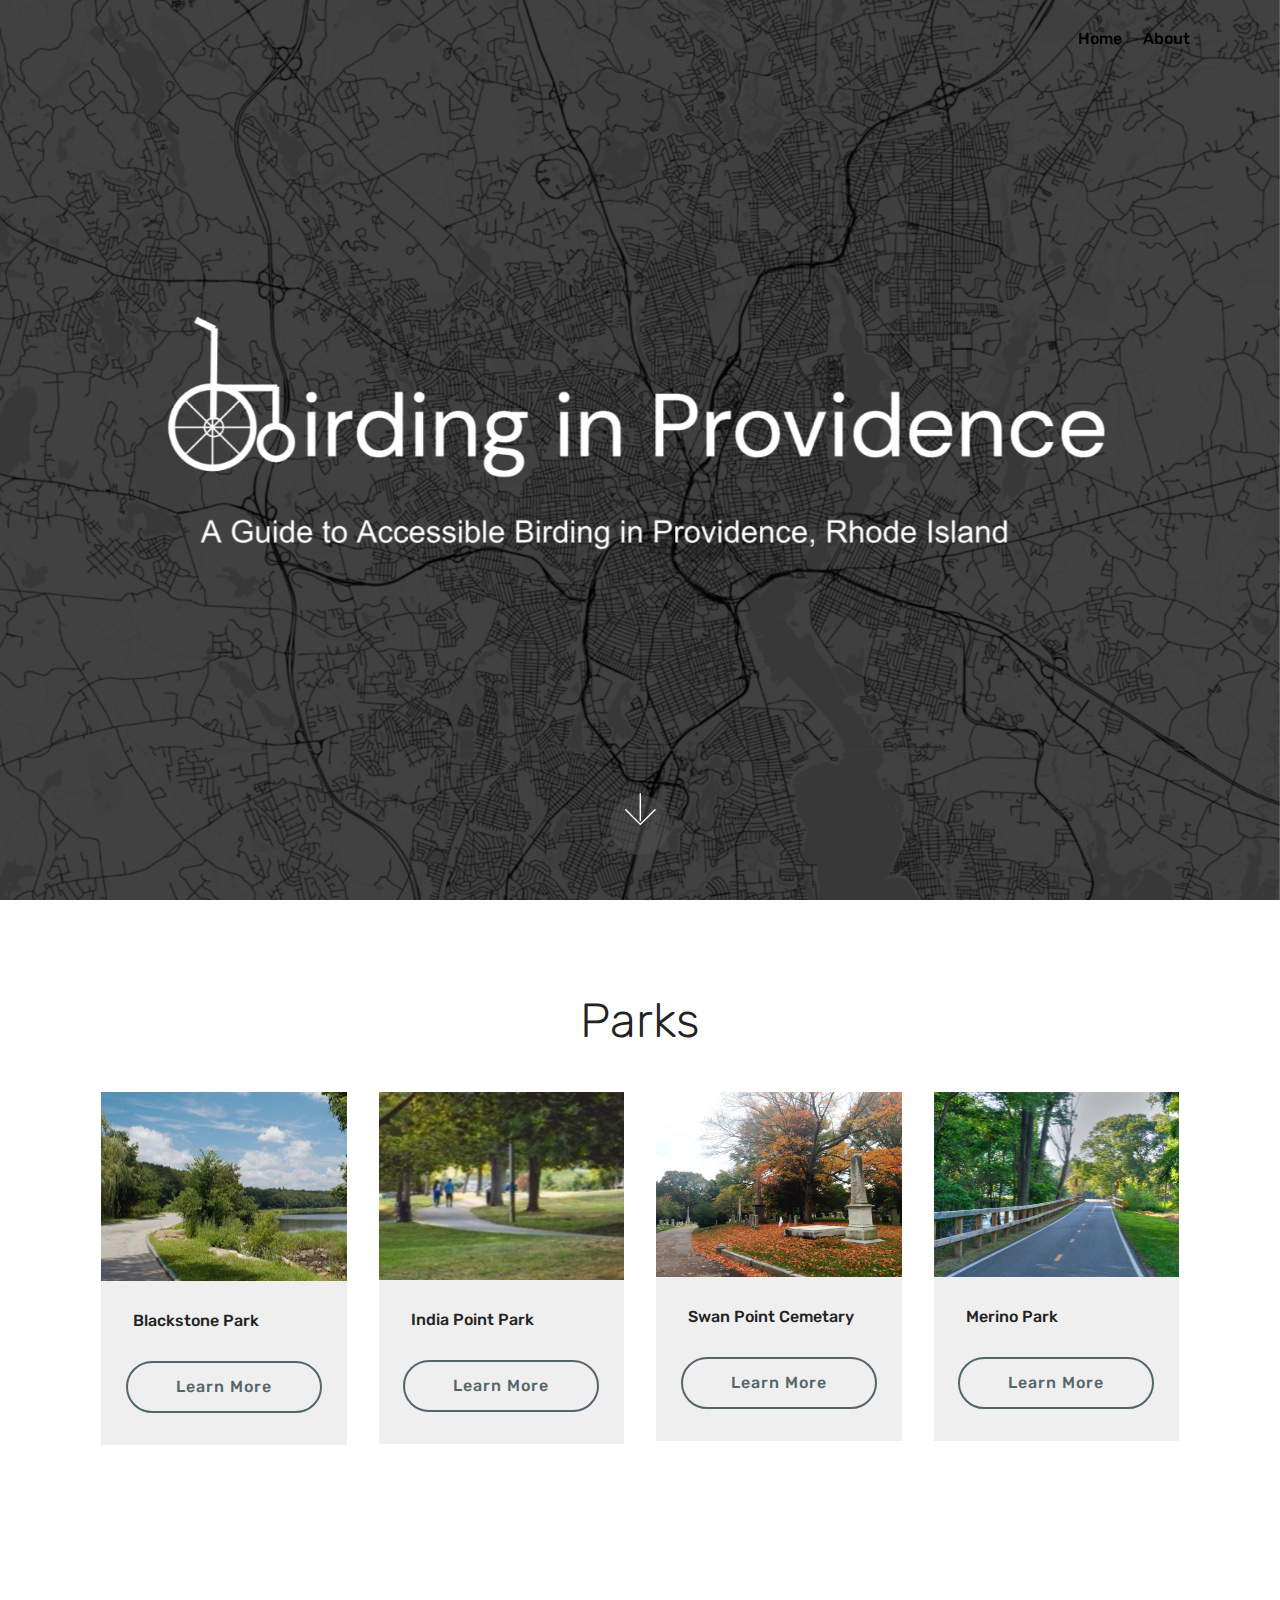
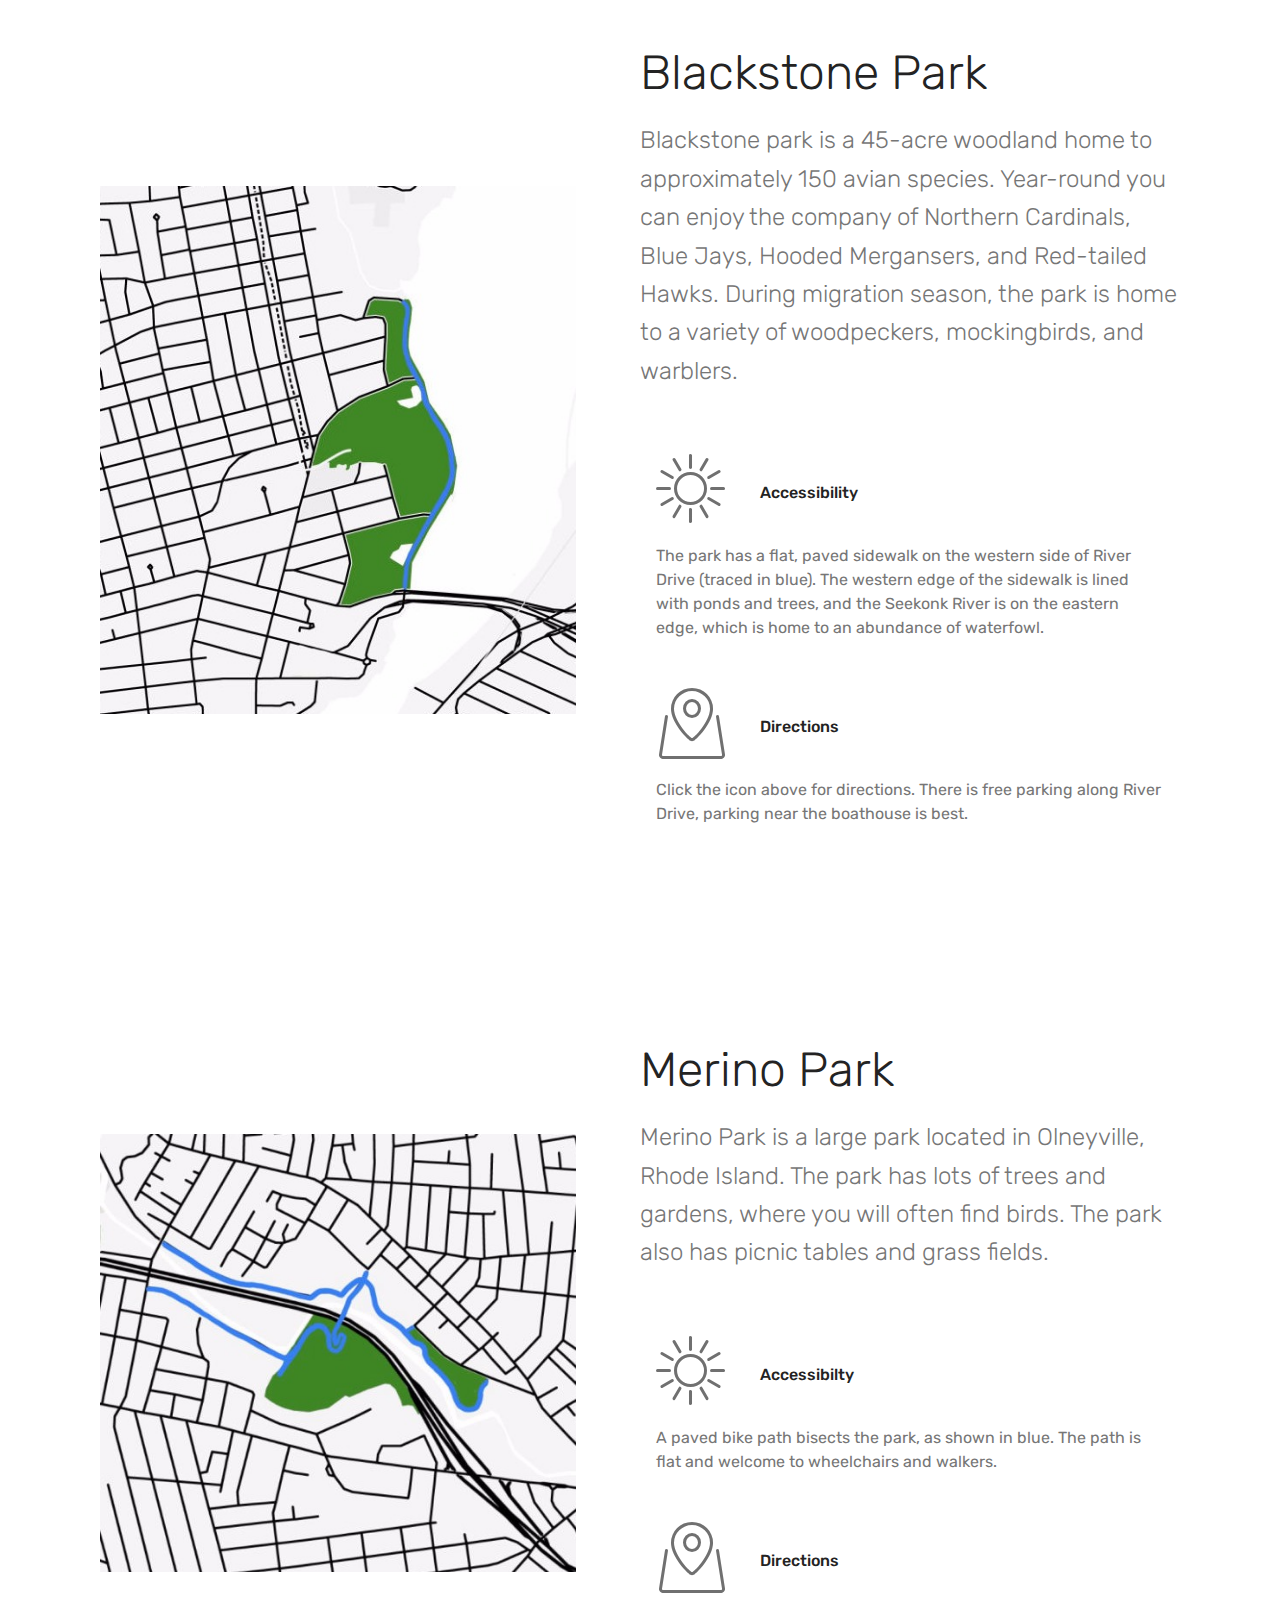
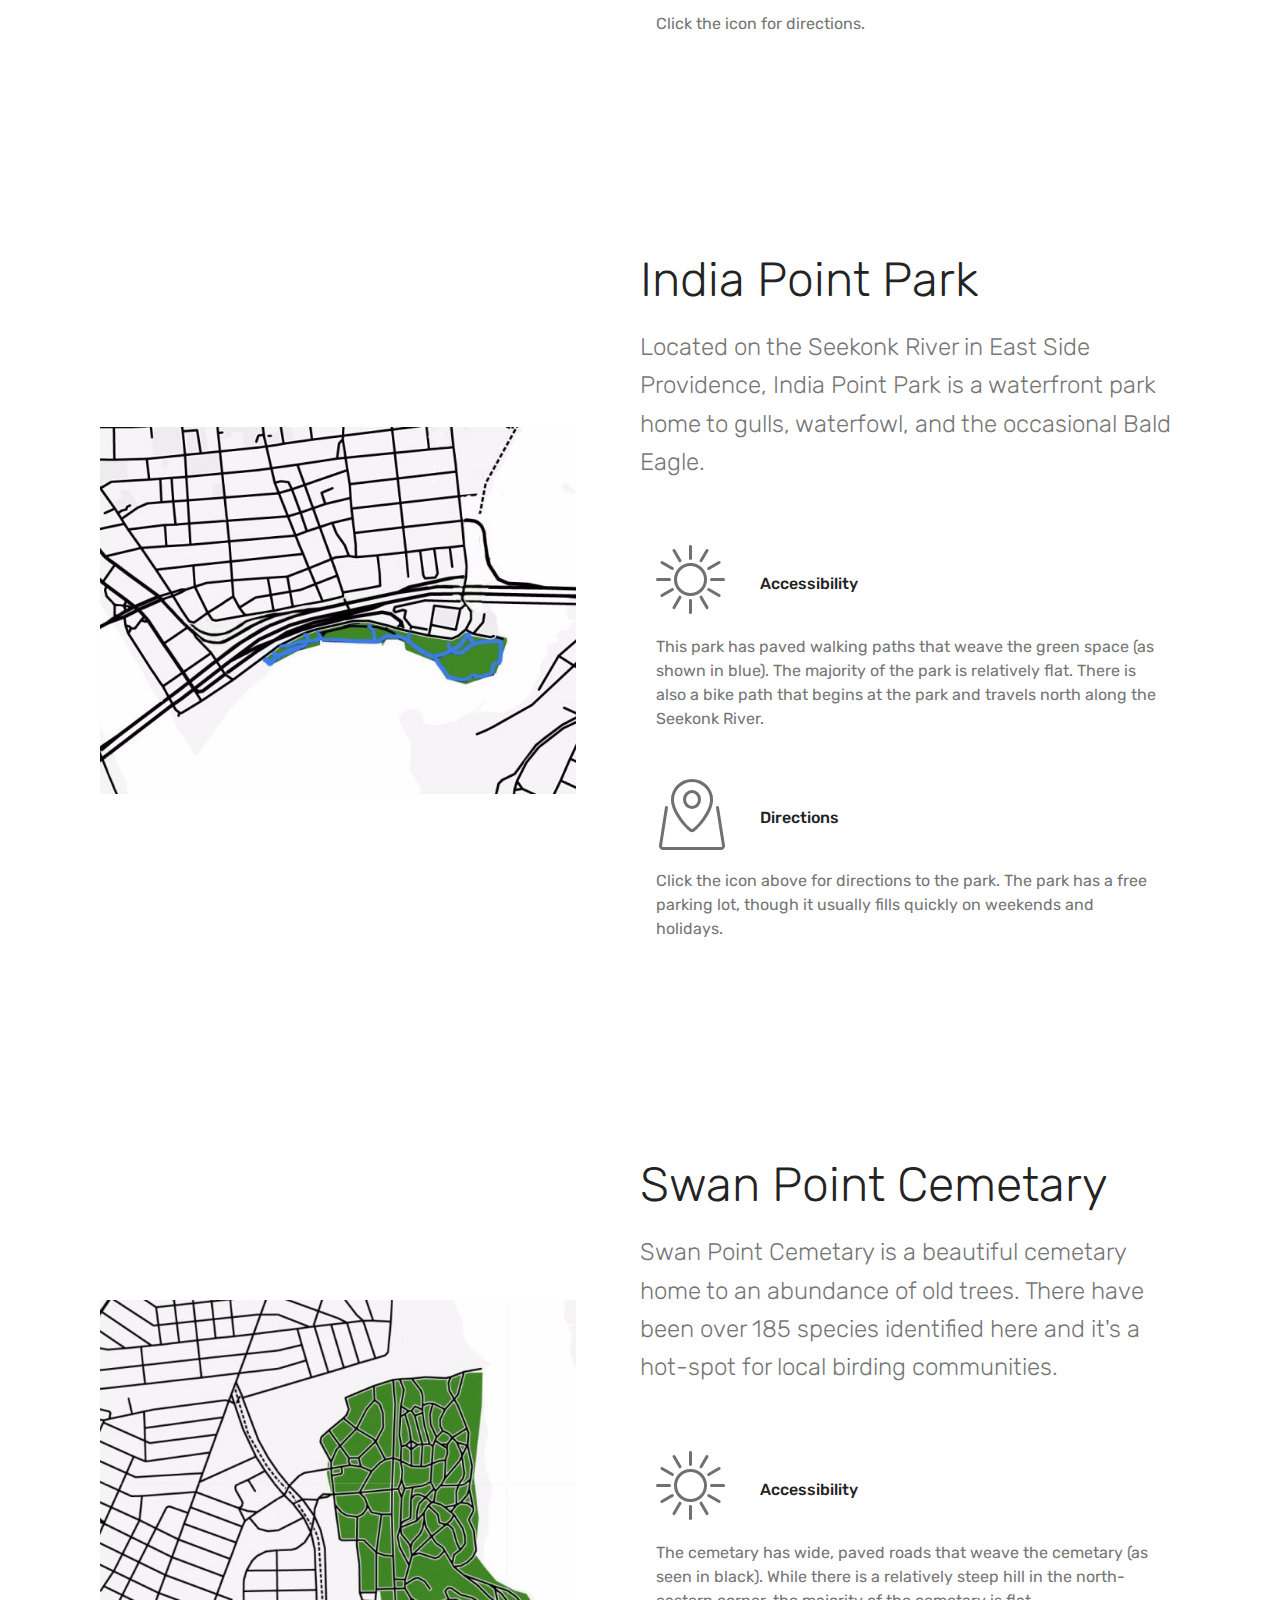
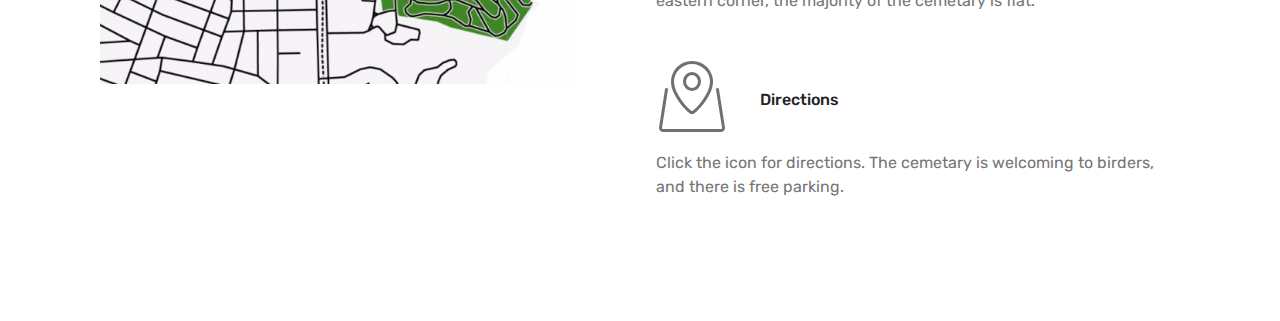
==== index.html @ a84b5dde "yaaaaaas" ====
<!DOCTYPE html>
<html  >
<head>
  <!-- Site made with Mobirise Website Builder v4.12.1, https://mobirise.com -->
  <meta charset="UTF-8">
  <meta http-equiv="X-UA-Compatible" content="IE=edge">
  <meta name="generator" content="Mobirise v4.12.1, mobirise.com">
  <meta name="viewport" content="width=device-width, initial-scale=1, minimum-scale=1">
  <link rel="shortcut icon" href="assets/images/screen-shot-2021-04-14-at-12.36.46-am-128x128.png" type="image/x-icon">
  <meta name="description" content="">
  
  <title>Home</title>
  <link rel="stylesheet" href="assets/web/assets/mobirise-icons/mobirise-icons.css">
  <link rel="stylesheet" href="assets/bootstrap/css/bootstrap.min.css">
  <link rel="stylesheet" href="assets/bootstrap/css/bootstrap-grid.min.css">
  <link rel="stylesheet" href="assets/bootstrap/css/bootstrap-reboot.min.css">
  <link rel="stylesheet" href="assets/tether/tether.min.css">
  <link rel="stylesheet" href="assets/dropdown/css/style.css">
  <link rel="stylesheet" href="assets/theme/css/style.css">
  <link rel="preload" as="style" href="assets/mobirise/css/mbr-additional.css"><link rel="stylesheet" href="assets/mobirise/css/mbr-additional.css" type="text/css">
  
  
  
</head>
<body>
  <section class="menu cid-suwHaxmbGB" once="menu" id="menu2-c">

    

    <nav class="navbar navbar-expand beta-menu navbar-dropdown align-items-center navbar-fixed-top navbar-toggleable-sm bg-color transparent">
        <button class="navbar-toggler navbar-toggler-right" type="button" data-toggle="collapse" data-target="#navbarSupportedContent" aria-controls="navbarSupportedContent" aria-expanded="false" aria-label="Toggle navigation">
            <div class="hamburger">
                <span></span>
                <span></span>
                <span></span>
                <span></span>
            </div>
        </button>
        <div class="menu-logo">
            <div class="navbar-brand">
                
                
            </div>
        </div>
        <div class="collapse navbar-collapse" id="navbarSupportedContent">
            <ul class="navbar-nav nav-dropdown nav-right navbar-nav-top-padding" data-app-modern-menu="true"><li class="nav-item">
                    <a class="nav-link link text-black display-4" href="index.html#header5-0">
                        Home</a>
                </li>
                <li class="nav-item">
                    <a class="nav-link link text-black display-4" href="about.html#content9-f">
                        About</a>
                </li></ul>
            
        </div>
    </nav>
</section>

<section class="engine"><a href="https://mobirise.info/q">free responsive web templates</a></section><section class="header5 cid-su05navSVt mbr-fullscreen mbr-parallax-background" id="header5-0">

    

    
    <div class="container">
        <div class="row justify-content-center">
            <div class="mbr-white col-md-10">
                
                
                
            </div>
        </div>
    </div>

    <div class="mbr-arrow hidden-sm-down" aria-hidden="true">
        <a href="#next">
            <i class="mbri-down mbr-iconfont"></i>
        </a>
    </div>
</section>

<section class="header1 cid-suvF4pNeeM" id="header1-b">

    

    

    <div class="container">
        <div class="row justify-content-md-center">
            <div class="mbr-white col-md-10">
                
                <h3 class="mbr-section-subtitle align-center mbr-light pb-3 mbr-fonts-style display-2">Parks</h3>
                
                
            </div>
        </div>
    </div>

</section>

<section class="features3 cid-suvEDQIbfI" id="features3-9">

    

    
    <div class="container">
        <div class="media-container-row">
            <div class="card p-3 col-12 col-md-6 col-lg-3">
                <div class="card-wrapper">
                    <div class="card-img">
                        <img src="assets/images/5-7-riverroad-1-492x329.jpeg" alt="Mobirise" title="">
                    </div>
                    <div class="card-box">
                        <h4 class="card-title mbr-fonts-style display-7">
                            Blackstone Park</h4>
                        
                    </div>
                    <div class="mbr-section-btn text-center"><a href="index.html#features11-4" class="btn btn-warning-outline display-4">
                            Learn More
                        </a></div>
                </div>
            </div>

            <div class="card p-3 col-12 col-md-6 col-lg-3">
                <div class="card-wrapper">
                    <div class="card-img">
                        <img src="assets/images/india-point-park-058977495056a36-05897918-5056-a36a-09947c3a3be34451-4-492x328.jpeg" alt="Mobirise" title="">
                    </div>
                    <div class="card-box">
                        <h4 class="card-title mbr-fonts-style display-7">
                            India Point Park</h4>
                        
                    </div>
                    <div class="mbr-section-btn text-center"><a href="index.html#features11-5" class="btn btn-warning-outline display-4">
                            Learn More
                        </a></div>
                </div>
            </div>

            <div class="card p-3 col-12 col-md-6 col-lg-3">
                <div class="card-wrapper">
                    <div class="card-img">
                        <img src="assets/images/7b3c79ff848fe293272fb0107bc36bfa-sp1-492x369.jpg" alt="Mobirise" title="">
                    </div>
                    <div class="card-box">
                        <h4 class="card-title mbr-fonts-style display-7">
                            Swan Point Cemetary</h4>
                        
                    </div>
                    <div class="mbr-section-btn text-center"><a href="index.html#features11-6" class="btn btn-warning-outline display-4">
                            Learn More
                        </a></div>
                </div>
            </div>

            <div class="card p-3 col-12 col-md-6 col-lg-3">
                <div class="card-wrapper">
                    <div class="card-img">
                        <img src="assets/images/07-overview-merino-park-12-492x369.jpg" alt="Mobirise" title="">
                    </div>
                    <div class="card-box">
                        <h4 class="card-title mbr-fonts-style display-7">
                            Merino Park</h4>
                        
                    </div>
                    <div class="mbr-section-btn text-center"><a href="index.html#features11-7" class="btn btn-warning-outline display-4">
                            Learn More
                        </a></div>
                </div>
            </div>
        </div>
    </div>
</section>

<section class="features11 cid-suvBsxzCgI" id="features11-4">

    

    

    <div class="container">   
        <div class="col-md-12">
            <div class="media-container-row">
                <div class="mbr-figure m-auto" style="width: 50%;">
                    <img src="assets/images/b86b0063-c503-49b6-a34c-1f5d20c60883-1-201-a-772x788.jpeg" alt="Mobirise" title="">
                </div>
                <div class=" align-left aside-content">
                    <h2 class="mbr-title pt-2 mbr-fonts-style display-2">
                        Blackstone Park</h2>
                    <div class="mbr-section-text">
                        <p class="mbr-text mb-5 pt-3 mbr-light mbr-fonts-style display-5">
                        Blackstone park is a 45-acre woodland home to approximately 150 avian species. Year-round you can enjoy the company of Northern Cardinals, Blue Jays, Hooded Mergansers, and Red-tailed Hawks. During migration season, the park is home to a variety of woodpeckers, mockingbirds, and warblers.&nbsp;</p>
                    </div>

                    <div class="block-content">
                        <div class="card p-3 pr-3">
                            <div class="media">
                                <div class=" align-self-center card-img pb-3">
                                    <span class="mbr-iconfont mbri-sun2"></span>
                                </div>     
                                <div class="media-body">
                                    <h4 class="card-title mbr-fonts-style display-7">
                                        Accessibility</h4>
                                </div>
                            </div>                

                            <div class="card-box">
                                <p class="block-text mbr-fonts-style display-7">The park has a flat, paved sidewalk on the western side of River Drive (traced in blue). The western edge of the sidewalk is lined with ponds and trees, and the Seekonk River is on the eastern edge, which is home to an abundance of waterfowl.&nbsp;</p>
                            </div>
                        </div>

                        <div class="card p-3 pr-3">
                            <div class="media">
                                <div class="align-self-center card-img pb-3">
                                    <a href="https://www.google.com/maps/place/Narragansett+Boat+Club/@41.8330249,-71.3822181,17.14z/data=!4m8!1m2!2m1!1sblackstone+park!3m4!1s0x89e444154a8c5e93:0xd758a414e1b8d2f2!8m2!3d41.8325987!4d-71.377911" target="_blank"><span class="mbr-iconfont mbri-map-pin"></span></a>
                                </div>     
                                <div class="media-body">
                                    <h4 class="card-title mbr-fonts-style display-7">Directions</h4>
                                </div>
                            </div>                

                            <div class="card-box">
                                <p class="block-text mbr-fonts-style display-7">Click the icon above for directions. There is free parking along River Drive, parking near the boathouse is best.&nbsp;</p>
                            </div>
                        </div>
                    </div>
                </div>
            </div>
        </div> 
    </div>          
</section>

<section class="features11 cid-suvBtm9BFx" id="features11-7">

    

    

    <div class="container">   
        <div class="col-md-12">
            <div class="media-container-row">
                <div class="mbr-figure m-auto" style="width: 50%;">
                    <img src="assets/images/screen-shot-2021-04-08-at-11.13.41-am-772x670.jpeg" alt="Mobirise" title="">
                </div>
                <div class=" align-left aside-content">
                    <h2 class="mbr-title pt-2 mbr-fonts-style display-2">
                        Merino Park</h2>
                    <div class="mbr-section-text">
                        <p class="mbr-text mb-5 pt-3 mbr-light mbr-fonts-style display-5">
                        Merino Park is a large park located in Olneyville, Rhode Island. The park has lots of trees and gardens, where you will often find birds. The park also has picnic tables and grass fields.</p>
                    </div>

                    <div class="block-content">
                        <div class="card p-3 pr-3">
                            <div class="media">
                                <div class=" align-self-center card-img pb-3">
                                    <span class="mbr-iconfont mbri-sun2"></span>
                                </div>     
                                <div class="media-body">
                                    <h4 class="card-title mbr-fonts-style display-7">
                                        Accessibilty</h4>
                                </div>
                            </div>                

                            <div class="card-box">
                                <p class="block-text mbr-fonts-style display-7">
                                   A paved bike path bisects the park, as shown in blue. The path is flat and welcome to wheelchairs and walkers.&nbsp;</p>
                            </div>
                        </div>

                        <div class="card p-3 pr-3">
                            <div class="media">
                                <div class="align-self-center card-img pb-3">
                                    <a href="https://www.google.com/maps/place/Merino+Park/@41.8207876,-71.4559405,17z/data=!3m1!4b1!4m5!3m4!1s0x89e4459334017c09:0xca7990ae4b09c454!8m2!3d41.8207876!4d-71.4537518" target="_blank"><span class="mbr-iconfont mbri-map-pin"></span></a>
                                </div>     
                                <div class="media-body">
                                    <h4 class="card-title mbr-fonts-style display-7">
                                        Directions</h4>
                                </div>
                            </div>                

                            <div class="card-box">
                                <p class="block-text mbr-fonts-style display-7">
                                    Click the icon for directions.&nbsp;</p>
                            </div>
                        </div>
                    </div>
                </div>
            </div>
        </div> 
    </div>          
</section>

<section class="features11 cid-suvBsP0qL0" id="features11-5">

    

    

    <div class="container">   
        <div class="col-md-12">
            <div class="media-container-row">
                <div class="mbr-figure m-auto" style="width: 50%;">
                    <img src="assets/images/c14d7517-1a25-4bde-bcd7-d8b933f26829-1-201-a-772x600.jpeg" alt="Mobirise" title="">
                </div>
                <div class=" align-left aside-content">
                    <h2 class="mbr-title pt-2 mbr-fonts-style display-2">
                        India Point Park</h2>
                    <div class="mbr-section-text">
                        <p class="mbr-text mb-5 pt-3 mbr-light mbr-fonts-style display-5">Located on the Seekonk River in East Side Providence, India Point Park is a waterfront park home to gulls, waterfowl, and the occasional Bald Eagle.&nbsp;</p>
                    </div>

                    <div class="block-content">
                        <div class="card p-3 pr-3">
                            <div class="media">
                                <div class=" align-self-center card-img pb-3">
                                    <span class="mbr-iconfont mbri-sun2"></span>
                                </div>     
                                <div class="media-body">
                                    <h4 class="card-title mbr-fonts-style display-7">
                                        Accessibility</h4>
                                </div>
                            </div>                

                            <div class="card-box">
                                <p class="block-text mbr-fonts-style display-7">This park has paved walking paths that weave the green space (as shown in blue). The majority of the park is relatively flat. There is also a bike path that begins at the park and travels north along the Seekonk River.&nbsp;</p>
                            </div>
                        </div>

                        <div class="card p-3 pr-3">
                            <div class="media">
                                <div class="align-self-center card-img pb-3">
                                    <a href="https://www.google.com/maps/place/India+Point+Park/@41.818047,-71.3900829,15.78z/data=!4m12!1m6!3m5!1s0x89e44537c79cab09:0xe39bbb7ded173d2b!2sIndia+Point+Park!8m2!3d41.8172553!4d-71.390344!3m4!1s0x89e44537c79cab09:0xe39bbb7ded173d2b!8m2!3d41.8172553!4d-71.390344" target="_blank"><span class="mbr-iconfont mbri-map-pin"></span></a>
                                </div>     
                                <div class="media-body">
                                    <h4 class="card-title mbr-fonts-style display-7">
                                        Directions</h4>
                                </div>
                            </div>                

                            <div class="card-box">
                                <p class="block-text mbr-fonts-style display-7">
                                    Click the icon above for directions to the park. The park has a free parking lot, though it usually fills quickly on weekends and holidays.&nbsp;</p>
                            </div>
                        </div>
                    </div>
                </div>
            </div>
        </div> 
    </div>          
</section>

<section class="features11 cid-suvBt3O9ux" id="features11-6">

    

    

    <div class="container">   
        <div class="col-md-12">
            <div class="media-container-row">
                <div class="mbr-figure m-auto" style="width: 50%;">
                    <img src="assets/images/screen-shot-2021-04-08-at-11.05.23-am-772x622.jpeg" alt="Mobirise" title="">
                </div>
                <div class=" align-left aside-content">
                    <h2 class="mbr-title pt-2 mbr-fonts-style display-2">
                        Swan Point Cemetary</h2>
                    <div class="mbr-section-text">
                        <p class="mbr-text mb-5 pt-3 mbr-light mbr-fonts-style display-5">
                        Swan Point Cemetary is a beautiful cemetary home to an abundance of old trees. There have been over 185 species identified here and it's a hot-spot for local birding communities.&nbsp;</p>
                    </div>

                    <div class="block-content">
                        <div class="card p-3 pr-3">
                            <div class="media">
                                <div class=" align-self-center card-img pb-3">
                                    <span class="mbr-iconfont mbri-sun2"></span>
                                </div>     
                                <div class="media-body">
                                    <h4 class="card-title mbr-fonts-style display-7">
                                        Accessibility</h4>
                                </div>
                            </div>                

                            <div class="card-box">
                                <p class="block-text mbr-fonts-style display-7">
                                   The cemetary has wide, paved roads that weave the cemetary (as seen in black). While there is a relatively steep hill in the north-eastern corner, the majority of the cemetary is flat.&nbsp;</p>
                            </div>
                        </div>

                        <div class="card p-3 pr-3">
                            <div class="media">
                                <div class="align-self-center card-img pb-3">
                                    <a href="https://www.google.com/maps/place/Swan+Point+Cemetery/@41.8531555,-71.3870317,17.77z/data=!4m12!1m6!3m5!1s0x89e45b354e097d27:0xf9569b274803ed52!2sSwan+Point+Cemetery!8m2!3d41.8536551!4d-71.385889!3m4!1s0x89e45b354e097d27:0xf9569b274803ed52!8m2!3d41.8536551!4d-71.385889" target="_blank"><span class="mbr-iconfont mbri-map-pin"></span></a>
                                </div>     
                                <div class="media-body">
                                    <h4 class="card-title mbr-fonts-style display-7">
                                        Directions</h4>
                                </div>
                            </div>                

                            <div class="card-box">
                                <p class="block-text mbr-fonts-style display-7">
                                    Click the icon for directions. The cemetary is welcoming to birders, and there is free parking.&nbsp;</p>
                            </div>
                        </div>
                    </div>
                </div>
            </div>
        </div> 
    </div>          
</section>


  <script src="assets/web/assets/jquery/jquery.min.js"></script>
  <script src="assets/popper/popper.min.js"></script>
  <script src="assets/bootstrap/js/bootstrap.min.js"></script>
  <script src="assets/tether/tether.min.js"></script>
  <script src="assets/smoothscroll/smooth-scroll.js"></script>
  <script src="assets/dropdown/js/nav-dropdown.js"></script>
  <script src="assets/dropdown/js/navbar-dropdown.js"></script>
  <script src="assets/touchswipe/jquery.touch-swipe.min.js"></script>
  <script src="assets/parallax/jarallax.min.js"></script>
  <script src="assets/theme/js/script.js"></script>
  
  
</body>
</html>
---- assets/web/assets/mobirise-icons/mobirise-icons.css ----
@font-face {
  font-family: 'MobiriseIcons';
  src:  url('mobirise-icons.eot?spat4u');
  src:  url('mobirise-icons.eot?spat4u#iefix') format('embedded-opentype'),
    url('mobirise-icons.ttf?spat4u') format('truetype'),
    url('mobirise-icons.woff?spat4u') format('woff'),
    url('mobirise-icons.svg?spat4u#MobiriseIcons') format('svg');
  font-weight: normal;
  font-style: normal;
  font-display: swap;
}

[class^="mbri-"], [class*=" mbri-"] {
  /* use !important to prevent issues with browser extensions that change fonts */
  font-family: MobiriseIcons !important;
  speak: none;
  font-style: normal;
  font-weight: normal;
  font-variant: normal;
  text-transform: none;
  line-height: 1;

  /* Better Font Rendering =========== */
  -webkit-font-smoothing: antialiased;
  -moz-osx-font-smoothing: grayscale;
}

.mbri-add-submenu:before {
  content: "\e900";
}
.mbri-alert:before {
  content: "\e901";
}
.mbri-align-center:before {
  content: "\e902";
}
.mbri-align-justify:before {
  content: "\e903";
}
.mbri-align-left:before {
  content: "\e904";
}
.mbri-align-right:before {
  content: "\e905";
}
.mbri-android:before {
  content: "\e906";
}
.mbri-apple:before {
  content: "\e907";
}
.mbri-arrow-down:before {
  content: "\e908";
}
.mbri-arrow-next:before {
  content: "\e909";
}
.mbri-arrow-prev:before {
  content: "\e90a";
}
.mbri-arrow-up:before {
  content: "\e90b";
}
.mbri-bold:before {
  content: "\e90c";
}
.mbri-bookmark:before {
  content: "\e90d";
}
.mbri-bootstrap:before {
  content: "\e90e";
}
.mbri-briefcase:before {
  content: "\e90f";
}
.mbri-browse:before {
  content: "\e910";
}
.mbri-bulleted-list:before {
  content: "\e911";
}
.mbri-calendar:before {
  content: "\e912";
}
.mbri-camera:before {
  content: "\e913";
}
.mbri-cart-add:before {
  content: "\e914";
}
.mbri-cart-full:before {
  content: "\e915";
}
.mbri-cash:before {
  content: "\e916";
}
.mbri-change-style:before {
  content: "\e917";
}
.mbri-chat:before {
  content: "\e918";
}
.mbri-clock:before {
  content: "\e919";
}
.mbri-close:before {
  content: "\e91a";
}
.mbri-cloud:before {
  content: "\e91b";
}
.mbri-code:before {
  content: "\e91c";
}
.mbri-contact-form:before {
  content: "\e91d";
}
.mbri-credit-card:before {
  content: "\e91e";
}
.mbri-cursor-click:before {
  content: "\e91f";
}
.mbri-cust-feedback:before {
  content: "\e920";
}
.mbri-database:before {
  content: "\e921";
}
.mbri-delivery:before {
  content: "\e922";
}
.mbri-desktop:before {
  content: "\e923";
}
.mbri-devices:before {
  content: "\e924";
}
.mbri-down:before {
  content: "\e925";
}
.mbri-download:before {
  content: "\e989";
}
.mbri-drag-n-drop:before {
  content: "\e927";
}
.mbri-drag-n-drop2:before {
  content: "\e928";
}
.mbri-edit:before {
  content: "\e929";
}
.mbri-edit2:before {
  content: "\e92a";
}
.mbri-error:before {
  content: "\e92b";
}
.mbri-extension:before {
  content: "\e92c";
}
.mbri-features:before {
  content: "\e92d";
}
.mbri-file:before {
  content: "\e92e";
}
.mbri-flag:before {
  content: "\e92f";
}
.mbri-folder:before {
  content: "\e930";
}
.mbri-gift:before {
  content: "\e931";
}
.mbri-github:before {
  content: "\e932";
}
.mbri-globe:before {
  content: "\e933";
}
.mbri-globe-2:before {
  content: "\e934";
}
.mbri-growing-chart:before {
  content: "\e935";
}
.mbri-hearth:before {
  content: "\e936";
}
.mbri-help:before {
  content: "\e937";
}
.mbri-home:before {
  content: "\e938";
}
.mbri-hot-cup:before {
  content: "\e939";
}
.mbri-idea:before {
  content: "\e93a";
}
.mbri-image-gallery:before {
  content: "\e93b";
}
.mbri-image-slider:before {
  content: "\e93c";
}
.mbri-info:before {
  content: "\e93d";
}
.mbri-italic:before {
  content: "\e93e";
}
.mbri-key:before {
  content: "\e93f";
}
.mbri-laptop:before {
  content: "\e940";
}
.mbri-layers:before {
  content: "\e941";
}
.mbri-left-right:before {
  content: "\e942";
}
.mbri-left:before {
  content: "\e943";
}
.mbri-letter:before {
  content: "\e944";
}
.mbri-like:before {
  content: "\e945";
}
.mbri-link:before {
  content: "\e946";
}
.mbri-lock:before {
  content: "\e947";
}
.mbri-login:before {
  content: "\e948";
}
.mbri-logout:before {
  content: "\e949";
}
.mbri-magic-stick:before {
  content: "\e94a";
}
.mbri-map-pin:before {
  content: "\e94b";
}
.mbri-menu:before {
  content: "\e94c";
}
.mbri-mobile:before {
  content: "\e94d";
}
.mbri-mobile2:before {
  content: "\e94e";
}
.mbri-mobirise:before {
  content: "\e94f";
}
.mbri-more-horizontal:before {
  content: "\e950";
}
.mbri-more-vertical:before {
  content: "\e951";
}
.mbri-music:before {
  content: "\e952";
}
.mbri-new-file:before {
  content: "\e953";
}
.mbri-numbered-list:before {
  content: "\e954";
}
.mbri-opened-folder:before {
  content: "\e955";
}
.mbri-pages:before {
  content: "\e956";
}
.mbri-paper-plane:before {
  content: "\e957";
}
.mbri-paperclip:before {
  content: "\e958";
}
.mbri-photo:before {
  content: "\e959";
}
.mbri-photos:before {
  content: "\e95a";
}
.mbri-pin:before {
  content: "\e95b";
}
.mbri-play:before {
  content: "\e95c";
}
.mbri-plus:before {
  content: "\e95d";
}
.mbri-preview:before {
  content: "\e95e";
}
.mbri-print:before {
  content: "\e95f";
}
.mbri-protect:before {
  content: "\e960";
}
.mbri-question:before {
  content: "\e961";
}
.mbri-quote-left:before {
  content: "\e962";
}
.mbri-quote-right:before {
  content: "\e963";
}
.mbri-refresh:before {
  content: "\e964";
}
.mbri-responsive:before {
  content: "\e965";
}
.mbri-right:before {
  content: "\e966";
}
.mbri-rocket:before {
  content: "\e967";
}
.mbri-sad-face:before {
  content: "\e968";
}
.mbri-sale:before {
  content: "\e969";
}
.mbri-save:before {
  content: "\e96a";
}
.mbri-search:before {
  content: "\e96b";
}
.mbri-setting:before {
  content: "\e96c";
}
.mbri-setting2:before {
  content: "\e96d";
}
.mbri-setting3:before {
  content: "\e96e";
}
.mbri-share:before {
  content: "\e96f";
}
.mbri-shopping-bag:before {
  content: "\e970";
}
.mbri-shopping-basket:before {
  content: "\e971";
}
.mbri-shopping-cart:before {
  content: "\e972";
}
.mbri-sites:before {
  content: "\e973";
}
.mbri-smile-face:before {
  content: "\e974";
}
.mbri-speed:before {
  content: "\e975";
}
.mbri-star:before {
  content: "\e976";
}
.mbri-success:before {
  content: "\e977";
}
.mbri-sun:before {
  content: "\e978";
}
.mbri-sun2:before {
  content: "\e979";
}
.mbri-tablet:before {
  content: "\e97a";
}
.mbri-tablet-vertical:before {
  content: "\e97b";
}
.mbri-target:before {
  content: "\e97c";
}
.mbri-timer:before {
  content: "\e97d";
}
.mbri-to-ftp:before {
  content: "\e97e";
}
.mbri-to-local-drive:before {
  content: "\e97f";
}
.mbri-touch-swipe:before {
  content: "\e980";
}
.mbri-touch:before {
  content: "\e981";
}
.mbri-trash:before {
  content: "\e982";
}
.mbri-underline:before {
  content: "\e983";
}
.mbri-unlink:before {
  content: "\e984";
}
.mbri-unlock:before {
  content: "\e985";
}
.mbri-up-down:before {
  content: "\e986";
}
.mbri-up:before {
  content: "\e987";
}
.mbri-update:before {
  content: "\e988";
}
.mbri-upload:before {
 content: "\e926"; 
}
.mbri-user:before {
  content: "\e98a";
}
.mbri-user2:before {
  content: "\e98b";
}
.mbri-users:before {
  content: "\e98c";
}
.mbri-video:before {
  content: "\e98d";
}
.mbri-video-play:before {
  content: "\e98e";
}
.mbri-watch:before {
  content: "\e98f";
}
.mbri-website-theme:before {
  content: "\e990";
}
.mbri-wifi:before {
  content: "\e991";
}
.mbri-windows:before {
  content: "\e992";
}
.mbri-zoom-out:before {
  content: "\e993";
}
.mbri-redo:before {
  content: "\e994";
}
.mbri-undo:before {
  content: "\e995";
}
---- assets/dropdown/css/style.css ----
.navbar-dropdown {
  left: 0;
  padding: 0;
  position: absolute;
  right: 0;
  top: 0;
  transition: all 0.45s ease;
  z-index: 1030;
  background: #282828; }
  .navbar-dropdown .navbar-logo {
    margin-right: 0.8rem;
    transition: margin 0.3s ease-in-out;
    vertical-align: middle; }
    .navbar-dropdown .navbar-logo img {
      height: 3.125rem;
      transition: all 0.3s ease-in-out; }
    .navbar-dropdown .navbar-logo.mbr-iconfont {
      font-size: 3.125rem;
      line-height: 3.125rem; }
  .navbar-dropdown .navbar-caption {
    font-weight: 700;
    white-space: normal;
    vertical-align: -4px;
    line-height: 3.125rem !important; }
    .navbar-dropdown .navbar-caption, .navbar-dropdown .navbar-caption:hover {
      color: inherit;
      text-decoration: none; }
  .navbar-dropdown .mbr-iconfont + .navbar-caption {
    vertical-align: -1px; }
  .navbar-dropdown.navbar-fixed-top {
    position: fixed; }
  .navbar-dropdown .navbar-brand span {
    vertical-align: -4px; }
  .navbar-dropdown.bg-color.transparent {
    background: none; }
  .navbar-dropdown.navbar-short .navbar-brand {
    padding: 0.625rem 0; }
    .navbar-dropdown.navbar-short .navbar-brand span {
      vertical-align: -1px; }
  .navbar-dropdown.navbar-short .navbar-caption {
    line-height: 2.375rem !important;
    vertical-align: -2px; }
  .navbar-dropdown.navbar-short .navbar-logo {
    margin-right: 0.5rem; }
    .navbar-dropdown.navbar-short .navbar-logo img {
      height: 2.375rem; }
    .navbar-dropdown.navbar-short .navbar-logo.mbr-iconfont {
      font-size: 2.375rem;
      line-height: 2.375rem; }
  .navbar-dropdown.navbar-short .mbr-table-cell {
    height: 3.625rem; }
  .navbar-dropdown .navbar-close {
    left: 0.6875rem;
    position: fixed;
    top: 0.75rem;
    z-index: 1000; }
  .navbar-dropdown .hamburger-icon {
    content: "";
    display: inline-block;
    vertical-align: middle;
    width: 16px;
    -webkit-box-shadow: 0 -6px 0 1px #282828,0 0 0 1px #282828,0 6px 0 1px #282828;
    -moz-box-shadow: 0 -6px 0 1px #282828,0 0 0 1px #282828,0 6px 0 1px #282828;
    box-shadow: 0 -6px 0 1px #282828,0 0 0 1px #282828,0 6px 0 1px #282828; }

.dropdown-menu .dropdown-toggle[data-toggle="dropdown-submenu"]::after {
  border-bottom: 0.35em solid transparent;
  border-left: 0.35em solid;
  border-right: 0;
  border-top: 0.35em solid transparent;
  margin-left: 0.3rem; }

.dropdown-menu .dropdown-item:focus {
  outline: 0; }

.nav-dropdown {
  font-size: 0.75rem;
  font-weight: 500;
  height: auto !important; }
  .nav-dropdown .nav-btn {
    padding-left: 1rem; }
  .nav-dropdown .link {
    margin: .667em 1.667em;
    font-weight: 500;
    padding: 0;
    transition: color .2s ease-in-out; }
    .nav-dropdown .link.dropdown-toggle {
      margin-right: 2.583em; }
      .nav-dropdown .link.dropdown-toggle::after {
        margin-left: .25rem;
        border-top: 0.35em solid;
        border-right: 0.35em solid transparent;
        border-left: 0.35em solid transparent;
        border-bottom: 0; }
      .nav-dropdown .link.dropdown-toggle[aria-expanded="true"] {
        margin: 0;
        padding: 0.667em 3.263em  0.667em 1.667em; }
  .nav-dropdown .link::after,
  .nav-dropdown .dropdown-item::after {
    color: inherit; }
  .nav-dropdown .btn {
    font-size: 0.75rem;
    font-weight: 700;
    letter-spacing: 0;
    margin-bottom: 0;
    padding-left: 1.25rem;
    padding-right: 1.25rem; }
  .nav-dropdown .dropdown-menu {
    border-radius: 0;
    border: 0;
    left: 0;
    margin: 0;
    padding-bottom: 1.25rem;
    padding-top: 1.25rem;
    position: relative; }
  .nav-dropdown .dropdown-submenu {
    margin-left: 0.125rem;
    top: 0; }
  .nav-dropdown .dropdown-item {
    font-weight: 500;
    line-height: 2;
    padding: 0.3846em 4.615em 0.3846em 1.5385em;
    position: relative;
    transition: color .2s ease-in-out, background-color .2s ease-in-out; }
    .nav-dropdown .dropdown-item::after {
      margin-top: -0.3077em;
      position: absolute;
      right: 1.1538em;
      top: 50%; }
    .nav-dropdown .dropdown-item:focus, .nav-dropdown .dropdown-item:hover {
      background: none; }

@media (max-width: 767px) {
  .nav-dropdown.navbar-toggleable-sm {
    bottom: 0;
    display: none;
    left: 0;
    overflow-x: hidden;
    position: fixed;
    top: 0;
    transform: translateX(-100%);
    -ms-transform: translateX(-100%);
    -webkit-transform: translateX(-100%);
    width: 18.75rem;
    z-index: 999; } }
.nav-dropdown.navbar-toggleable-xl {
  bottom: 0;
  display: none;
  left: 0;
  overflow-x: hidden;
  position: fixed;
  top: 0;
  transform: translateX(-100%);
  -ms-transform: translateX(-100%);
  -webkit-transform: translateX(-100%);
  width: 18.75rem;
  z-index: 999; }

.nav-dropdown-sm {
  display: block !important;
  overflow-x: hidden;
  overflow: auto;
  padding-top: 3.875rem; }
  .nav-dropdown-sm::after {
    content: "";
    display: block;
    height: 3rem;
    width: 100%; }
  .nav-dropdown-sm.collapse.in ~ .navbar-close {
    display: block !important; }
  .nav-dropdown-sm.collapsing, .nav-dropdown-sm.collapse.in {
    transform: translateX(0);
    -ms-transform: translateX(0);
    -webkit-transform: translateX(0);
    transition: all 0.25s ease-out;
    -webkit-transition: all 0.25s ease-out;
    background: #282828; }
  .nav-dropdown-sm.collapsing[aria-expanded="false"] {
    transform: translateX(-100%);
    -ms-transform: translateX(-100%);
    -webkit-transform: translateX(-100%); }
  .nav-dropdown-sm .nav-item {
    display: block;
    margin-left: 0 !important;
    padding-left: 0; }
  .nav-dropdown-sm .link,
  .nav-dropdown-sm .dropdown-item {
    border-top: 1px dotted rgba(255, 255, 255, 0.1);
    font-size: 0.8125rem;
    line-height: 1.6;
    margin: 0 !important;
    padding: 0.875rem 2.4rem 0.875rem 1.5625rem !important;
    position: relative;
    white-space: normal; }
    .nav-dropdown-sm .link:focus, .nav-dropdown-sm .link:hover,
    .nav-dropdown-sm .dropdown-item:focus,
    .nav-dropdown-sm .dropdown-item:hover {
      background: rgba(0, 0, 0, 0.2) !important;
      color: #c0a375; }
  .nav-dropdown-sm .nav-btn {
    position: relative;
    padding: 1.5625rem 1.5625rem 0 1.5625rem; }
    .nav-dropdown-sm .nav-btn::before {
      border-top: 1px dotted rgba(255, 255, 255, 0.1);
      content: "";
      left: 0;
      position: absolute;
      top: 0;
      width: 100%; }
    .nav-dropdown-sm .nav-btn + .nav-btn {
      padding-top: 0.625rem; }
      .nav-dropdown-sm .nav-btn + .nav-btn::before {
        display: none; }
  .nav-dropdown-sm .btn {
    padding: 0.625rem 0; }
  .nav-dropdown-sm .dropdown-toggle[data-toggle="dropdown-submenu"]::after {
    margin-left: .25rem;
    border-top: 0.35em solid;
    border-right: 0.35em solid transparent;
    border-left: 0.35em solid transparent;
    border-bottom: 0; }
  .nav-dropdown-sm .dropdown-toggle[data-toggle="dropdown-submenu"][aria-expanded="true"]::after {
    border-top: 0;
    border-right: 0.35em solid transparent;
    border-left: 0.35em solid transparent;
    border-bottom: 0.35em solid; }
  .nav-dropdown-sm .dropdown-menu {
    margin: 0;
    padding: 0;
    position: relative;
    top: 0;
    left: 0;
    width: 100%;
    border: 0;
    float: none;
    border-radius: 0;
    background: none; }
  .nav-dropdown-sm .dropdown-submenu {
    left: 100%;
    margin-left: 0.125rem;
    margin-top: -1.25rem;
    top: 0; }

.navbar-toggleable-sm .nav-dropdown .dropdown-menu {
  position: absolute; }

.navbar-toggleable-sm .nav-dropdown .dropdown-submenu {
  left: 100%;
  margin-left: 0.125rem;
  margin-top: -1.25rem;
  top: 0; }

.navbar-toggleable-sm.opened .nav-dropdown .dropdown-menu {
  position: relative; }

.navbar-toggleable-sm.opened .nav-dropdown .dropdown-submenu {
  left: 0;
  margin-left: 00rem;
  margin-top: 0rem;
  top: 0; }

.is-builder .nav-dropdown.collapsing {
  transition: none !important; }

/*# sourceMappingURL=style.css.map */
---- assets/theme/css/style.css ----
/*!
 * Mobirise v4 theme (https://mobirise.com/)
 * Copyright 2017 Mobirise
 */
section {
  background-color: #eeeeee; }

body {
  font-style: normal;
  line-height: 1.5; }

section,
.container,
.container-fluid {
  position: relative;
  word-wrap: break-word; }

a.mbr-iconfont:hover {
  text-decoration: none; }

.article .lead p,
.article .lead ul,
.article .lead ol,
.article .lead pre,
.article .lead blockquote {
  margin-bottom: 0; }

ul,
ol,
pre,
blockquote {
  margin-bottom: 2.3125rem; }

pre {
  background: #f4f4f4;
  padding: 10px 24px;
  white-space: pre-wrap; }

.inactive {
  -webkit-user-select: none;
  -moz-user-select: none;
  -ms-user-select: none;
  user-select: none;
  pointer-events: none;
  -webkit-user-drag: none;
  user-drag: none; }

.mbr-section__comments .row {
  justify-content: center;
  -webkit-justify-content: center; }

a {
  font-style: normal;
  font-weight: 400;
  cursor: pointer; }
  a, a:hover {
    text-decoration: none; }

figure {
  margin-bottom: 0; }

body {
  color: #232323; }

h1,
h2,
h3,
h4,
h5,
h6,
.h1,
.h2,
.h3,
.h4,
.h5,
.h6,
.display-1,
.display-2,
.display-3,
.display-4 {
  line-height: 1;
  word-break: break-word;
  word-wrap: break-word; }

.mbr-section-title {
  font-style: normal;
  line-height: 1.2; }

.mbr-section-subtitle {
  line-height: 1.3; }

.mbr-text {
  font-style: normal;
  line-height: 1.6; }

b,
strong {
  font-weight: bold; }

blockquote {
  padding: 10px 0 10px 20px;
  position: relative;
  border-left: 2px solid;
  border-color: #ff3366; }

input:-webkit-autofill, input:-webkit-autofill:hover, input:-webkit-autofill:focus, input:-webkit-autofill:active {
  transition-delay: 9999s;
  transition-property: background-color, color; }

textarea[type='hidden'] {
  display: none; }

body {
  position: relative; }

section {
  background-position: 50% 50%;
  background-repeat: no-repeat;
  background-size: cover; }
  section .mbr-background-video,
  section .mbr-background-video-preview {
    position: absolute;
    bottom: 0;
    left: 0;
    right: 0;
    top: 0; }

.hidden {
  visibility: hidden; }

.mbr-z-index20 {
  z-index: 20; }

/*! Base colors */
.mbr-white {
  color: #ffffff; }

.mbr-black {
  color: #000000; }

.mbr-bg-white {
  background-color: #ffffff; }

.mbr-bg-black {
  background-color: #000000; }

/*! Text-aligns */
.align-left {
  text-align: left; }

.align-center {
  text-align: center; }

.align-right {
  text-align: right; }

@media (max-width: 767px) {
  .align-left,
  .align-center,
  .align-right,
  .mbr-section-btn,
  .mbr-section-title {
    text-align: center; } }
/*! Font-weight  */
.mbr-light {
  font-weight: 300; }

.mbr-regular {
  font-weight: 400; }

.mbr-semibold {
  font-weight: 500; }

.mbr-bold {
  font-weight: 700; }

/*! Media  */
.media-size-item {
  -webkit-flex: 1 1 auto;
  -moz-flex: 1 1 auto;
  -ms-flex: 1 1 auto;
  -o-flex: 1 1 auto;
  flex: 1 1 auto; }

.media-content {
  -webkit-flex-basis: 100%;
  flex-basis: 100%; }

.media-container-row {
  display: -ms-flexbox;
  display: -webkit-flex;
  display: flex;
  -webkit-flex-direction: row;
  -ms-flex-direction: row;
  flex-direction: row;
  -webkit-flex-wrap: wrap;
  -ms-flex-wrap: wrap;
  flex-wrap: wrap;
  -webkit-justify-content: center;
  -ms-flex-pack: center;
  justify-content: center;
  -webkit-align-content: center;
  -ms-flex-line-pack: center;
  align-content: center;
  -webkit-align-items: start;
  -ms-flex-align: start;
  align-items: start; }
  .media-container-row .media-size-item {
    width: 400px; }

.media-container-column {
  display: -ms-flexbox;
  display: -webkit-flex;
  display: flex;
  -webkit-flex-direction: column;
  -ms-flex-direction: column;
  flex-direction: column;
  -webkit-flex-wrap: wrap;
  -ms-flex-wrap: wrap;
  flex-wrap: wrap;
  -webkit-justify-content: center;
  -ms-flex-pack: center;
  justify-content: center;
  -webkit-align-content: center;
  -ms-flex-line-pack: center;
  align-content: center;
  -webkit-align-items: stretch;
  -ms-flex-align: stretch;
  align-items: stretch; }
  .media-container-column > * {
    width: 100%; }

@media (min-width: 992px) {
  .media-container-row {
    -webkit-flex-wrap: nowrap;
    -ms-flex-wrap: nowrap;
    flex-wrap: nowrap; } }
figure {
  overflow: hidden; }

figure[mbr-media-size] {
  transition: width 0.1s; }

.mbr-figure img,
.mbr-figure iframe {
  display: block;
  width: 100%; }

.card {
  background-color: transparent;
  border: none; }

.card-box {
  width: 100%; }

.card-img {
  text-align: center;
  flex-shrink: 0;
  -webkit-flex-shrink: 0; }

.media {
  max-width: 100%;
  margin: 0 auto; }

.mbr-figure {
  -ms-flex-item-align: center;
  -ms-grid-row-align: center;
  -webkit-align-self: center;
  align-self: center; }

.media-container > div {
  max-width: 100%; }

.mbr-figure img,
.card-img img {
  width: 100%; }

@media (max-width: 991px) {
  .media-size-item {
    width: auto !important; }

  .media {
    width: auto; }

  .mbr-figure {
    width: 100% !important; } }
/*! Buttons */
.btn {
  font-weight: 500;
  border-width: 2px;
  font-style: normal;
  letter-spacing: 1px;
  margin: .4rem .8rem;
  white-space: normal;
  -webkit-transition: all .3s ease-in-out;
  -moz-transition: all .3s ease-in-out;
  transition: all .3s ease-in-out;
  display: inline-flex;
  align-items: center;
  justify-content: center;
  word-break: break-word;
  -webkit-align-items: center;
  -webkit-justify-content: center;
  display: -webkit-inline-flex; }

.btn-sm {
  font-weight: 500;
  letter-spacing: 1px;
  -webkit-transition: all .3s ease-in-out;
  -moz-transition: all .3s ease-in-out;
  transition: all .3s ease-in-out; }

.btn-md {
  font-weight: 500;
  letter-spacing: 1px;
  margin: .4rem .8rem !important;
  -webkit-transition: all .3s ease-in-out;
  -moz-transition: all .3s ease-in-out;
  transition: all .3s ease-in-out; }

.btn-lg {
  font-weight: 500;
  letter-spacing: 1px;
  margin: .4rem .8rem !important;
  -webkit-transition: all .3s ease-in-out;
  -moz-transition: all .3s ease-in-out;
  transition: all .3s ease-in-out; }

.mbr-section-btn {
  margin-left: -0.25rem;
  margin-right: -0.25rem;
  font-size: 0; }

nav .mbr-section-btn {
  margin-left: 0rem;
  margin-right: 0rem; }

.btn-form {
  border-radius: 0; }
  .btn-form:hover {
    cursor: pointer; }

/*! Btn icon margin */
.btn .mbr-iconfont,
.btn.btn-sm .mbr-iconfont {
  cursor: pointer;
  margin-right: 0.5rem; }

.btn.btn-md .mbr-iconfont,
.btn.btn-md .mbr-iconfont {
  margin-right: 0.8rem; }

.mbr-regular {
  font-weight: 400; }

.mbr-semibold {
  font-weight: 500; }

.mbr-bold {
  font-weight: 700; }

[type='submit'] {
  -webkit-appearance: none; }

/*! Full-screen */
.mbr-fullscreen .mbr-overlay {
  min-height: 100vh; }

.mbr-fullscreen {
  display: flex;
  display: -webkit-flex;
  display: -moz-flex;
  display: -ms-flex;
  display: -o-flex;
  align-items: center;
  -webkit-align-items: center;
  min-height: 100vh;
  padding-top: 3rem;
  padding-bottom: 3rem; }

/*! Map */
.map {
  height: 25rem;
  position: relative; }
  .map iframe {
    width: 100%;
    height: 100%; }

.mbr-overlay {
  background-color: #000;
  bottom: 0;
  left: 0;
  opacity: .5;
  position: absolute;
  right: 0;
  top: 0;
  z-index: 0;
  pointer-events: none; }

/* Form */
blockquote {
  font-style: italic;
  padding: 10px 0 10px 20px;
  font-size: 1.09rem;
  position: relative;
  border-width: 3px; }

.form-control {
  background-color: #f5f5f5;
  box-shadow: none;
  color: #565656;
  line-height: 1.43;
  min-height: 3.5em;
  padding: 1.07em .5em; }
  .form-control, .form-control:focus {
    border: 1px solid #e8e8e8; }
  .form-active .form-control:invalid {
    border-color: red; }

.form-control-label {
  position: relative;
  cursor: pointer;
  margin-bottom: .357em;
  padding: 0; }

.alert {
  color: #ffffff;
  border-radius: 0;
  border: 0;
  font-size: .875rem;
  line-height: 1.5;
  margin-bottom: 1.875rem;
  padding: 1.25rem;
  position: relative; }
  .alert.alert-form::after {
    background-color: inherit;
    bottom: -7px;
    content: "";
    display: block;
    height: 14px;
    left: 50%;
    margin-left: -7px;
    position: absolute;
    transform: rotate(45deg);
    width: 14px;
    -webkit-transform: rotate(45deg); }

.form-asterisk {
  font-family: initial;
  position: absolute;
  top: -2px;
  font-weight: normal; }

/*! Scroll to top arrow */
#scrollToTop a i:before {
  content: '';
  position: absolute;
  height: 40%;
  top: 25%;
  background: #fff;
  width: 2px;
  left: calc(50% - 1px); }
#scrollToTop a i:after {
  content: '';
  position: absolute;
  display: block;
  border-top: 2px solid #fff;
  border-right: 2px solid #fff;
  width: 40%;
  height: 40%;
  left: 30%;
  bottom: 30%;
  transform: rotate(135deg);
  -webkit-transform: rotate(135deg); }

.mbr-arrow-up {
  bottom: 25px;
  right: 90px;
  position: fixed;
  text-align: right;
  z-index: 5000;
  color: #ffffff;
  font-size: 32px;
  transform: rotate(180deg);
  -webkit-transform: rotate(180deg); }

.mbr-arrow-up a {
  background: rgba(0, 0, 0, 0.2);
  border-radius: 3px;
  color: #fff;
  display: inline-block;
  height: 60px;
  width: 60px;
  outline-style: none !important;
  position: relative;
  text-decoration: none;
  transition: all 0.3s ease-in-out;
  cursor: pointer;
  text-align: center; }
  .mbr-arrow-up a:hover {
    background-color: rgba(0, 0, 0, 0.4); }
  .mbr-arrow-up a i {
    line-height: 60px; }

.mbr-arrow-up-icon {
  display: block;
  color: #fff; }

.mbr-arrow-up-icon::before {
  content: '\203a';
  display: inline-block;
  font-family: serif;
  font-size: 32px;
  line-height: 1;
  font-style: normal;
  position: relative;
  top: 6px;
  left: -4px;
  -webkit-transform: rotate(-90deg);
  transform: rotate(-90deg); }

/*! Arrow Down */
.mbr-arrow {
  position: absolute;
  bottom: 45px;
  left: 50%;
  width: 60px;
  height: 60px;
  cursor: pointer;
  background-color: rgba(80, 80, 80, 0.5);
  border-radius: 50%;
  -webkit-transform: translateX(-50%);
  transform: translateX(-50%); }
  .mbr-arrow > a {
    display: inline-block;
    text-decoration: none;
    outline-style: none;
    -webkit-animation: arrowdown 1.7s ease-in-out infinite;
    animation: arrowdown 1.7s ease-in-out infinite; }
    .mbr-arrow > a > i {
      position: absolute;
      top: -2px;
      left: 15px;
      font-size: 2rem; }

@keyframes arrowdown {
  0% {
    transform: translateY(0px);
    -webkit-transform: translateY(0px); }
  50% {
    transform: translateY(-5px);
    -webkit-transform: translateY(-5px); }
  100% {
    transform: translateY(0px);
    -webkit-transform: translateY(0px); } }
@-webkit-keyframes arrowdown {
  0% {
    transform: translateY(0px);
    -webkit-transform: translateY(0px); }
  50% {
    transform: translateY(-5px);
    -webkit-transform: translateY(-5px); }
  100% {
    transform: translateY(0px);
    -webkit-transform: translateY(0px); } }
@media (max-width: 500px) {
  .mbr-arrow-up {
    left: 50%;
    right: auto;
    transform: translateX(-50%) rotate(180deg);
    -webkit-transform: translateX(-50%) rotate(180deg); } }
/*Gradients animation*/
@keyframes gradient-animation {
  from {
    background-position: 0% 100%;
    animation-timing-function: ease-in-out; }
  to {
    background-position: 100% 0%;
    animation-timing-function: ease-in-out; } }
@-webkit-keyframes gradient-animation {
  from {
    background-position: 0% 100%;
    animation-timing-function: ease-in-out; }
  to {
    background-position: 100% 0%;
    animation-timing-function: ease-in-out; } }
.bg-gradient {
  background-size: 200% 200%;
  animation: gradient-animation 5s infinite alternate;
  -webkit-animation: gradient-animation 5s infinite alternate; }

.menu .navbar-brand {
  display: -webkit-flex; }
  .menu .navbar-brand span {
    display: flex;
    display: -webkit-flex; }
  .menu .navbar-brand .navbar-caption-wrap {
    display: -webkit-flex; }
  .menu .navbar-brand .navbar-logo img {
    display: -webkit-flex; }
@media (min-width: 768px) and (max-width: 1023px) {
  .menu .navbar-toggleable-sm .navbar-nav {
    display: -webkit-box;
    display: -webkit-flex;
    display: -ms-flexbox; } }
@media (max-width: 1023px) {
  .menu .navbar-collapse {
    max-height: 93.5vh; }
    .menu .navbar-collapse.show {
      overflow: auto; } }
@media (min-width: 1024px) {
  .menu .navbar-nav.nav-dropdown {
    display: -webkit-flex; }
  .menu .navbar-toggleable-sm .navbar-collapse {
    display: -webkit-flex !important; }
  .menu .collapsed .navbar-collapse {
    max-height: 93.5vh; }
    .menu .collapsed .navbar-collapse.show {
      overflow: auto; } }
@media (max-width: 767px) {
  .menu .navbar-collapse {
    max-height: 80vh; } }

/* Others*/
.note-check a[data-value=Rubik] {
  font-style: normal; }

.mbr-arrow a {
  color: #ffffff; }

@media (max-width: 767px) {
  .mbr-arrow {
    display: none; } }
.navbar {
  display: -webkit-flex;
  -webkit-flex-wrap: wrap;
  -webkit-align-items: center;
  -webkit-justify-content: space-between; }

.navbar-collapse {
  -webkit-flex-basis: 100%;
  -webkit-flex-grow: 1;
  -webkit-align-items: center; }

.nav-dropdown .link {
  padding: 0.667em 1.667em !important;
  margin: 0 !important; }

.nav {
  display: -webkit-flex;
  -webkit-flex-wrap: wrap; }

.row {
  display: -webkit-flex;
  -webkit-flex-wrap: wrap; }

.justify-content-center {
  -webkit-justify-content: center; }

.form-inline {
  display: -webkit-flex;
  -webkit-flex-flow: row wrap;
  -webkit-align-items: center; }

.card-wrapper {
  -webkit-flex: 1; }

.carousel-control {
  z-index: 10;
  display: -webkit-flex;
  -webkit-align-items: center;
  -webkit-justify-content: center; }

.carousel-controls {
  display: -webkit-flex; }

.media {
  display: -webkit-flex; }

.form-group:focus {
  outline: none; }

.jq-selectbox__select {
  padding: 1.07em 0.5em;
  position: absolute;
  top: 0;
  left: 0;
  width: 100%; }

.jq-selectbox__dropdown {
  position: absolute;
  top: 100% !important;
  left: 0 !important;
  width: 100% !important; }

.jq-selectbox__trigger-arrow {
  transform: translateY(-50%); }

.jq-selectbox li {
  padding: 1.07em 0.5em; }

input[type='range'] {
  padding-left: 0 !important;
  padding-right: 0 !important; }

.modal-dialog,
.modal-content {
  height: 100%; }

.modal-dialog .carousel-inner {
  height: calc(100vh - 1.75rem); }
  @media (max-width: 575px) {
    .modal-dialog .carousel-inner {
      height: calc(100vh - 1rem); } }

.carousel-item {
  text-align: center; }

.carousel-item img {
  margin: auto; }

.navbar-toggler {
  -webkit-align-self: flex-start;
  -ms-flex-item-align: start;
  align-self: flex-start;
  padding: 0.25rem 0.75rem;
  font-size: 1.25rem;
  line-height: 1;
  background: transparent;
  border: 1px solid transparent;
  -webkit-border-radius: 0.25rem;
  border-radius: 0.25rem; }

.navbar-toggler:focus,
.navbar-toggler:hover {
  text-decoration: none; }

.navbar-toggler-icon {
  display: inline-block;
  width: 1.5em;
  height: 1.5em;
  vertical-align: middle;
  content: '';
  background: no-repeat center center;
  -webkit-background-size: 100% 100%;
  -o-background-size: 100% 100%;
  background-size: 100% 100%; }

.navbar-toggler-left {
  position: absolute;
  left: 1rem; }

.navbar-toggler-right {
  position: absolute;
  right: 1rem; }

@media (max-width: 575px) {
  .navbar-toggleable .navbar-nav .dropdown-menu {
    position: static;
    float: none; }

  .navbar-toggleable > .container {
    padding-right: 0;
    padding-left: 0; } }
@media (min-width: 576px) {
  .navbar-toggleable {
    -webkit-box-orient: horizontal;
    -webkit-box-direction: normal;
    -webkit-flex-direction: row;
    -ms-flex-direction: row;
    flex-direction: row;
    -webkit-flex-wrap: nowrap;
    -ms-flex-wrap: nowrap;
    flex-wrap: nowrap;
    -webkit-box-align: center;
    -webkit-align-items: center;
    -ms-flex-align: center;
    align-items: center; }

  .navbar-toggleable .navbar-nav {
    -webkit-box-orient: horizontal;
    -webkit-box-direction: normal;
    -webkit-flex-direction: row;
    -ms-flex-direction: row;
    flex-direction: row; }

  .navbar-toggleable .navbar-nav .nav-link {
    padding-right: 0.5rem;
    padding-left: 0.5rem; }

  .navbar-toggleable > .container {
    display: -webkit-box;
    display: -webkit-flex;
    display: -ms-flexbox;
    display: flex;
    -webkit-flex-wrap: nowrap;
    -ms-flex-wrap: nowrap;
    flex-wrap: nowrap;
    -webkit-box-align: center;
    -webkit-align-items: center;
    -ms-flex-align: center;
    align-items: center; }

  .navbar-toggleable .navbar-collapse {
    display: -webkit-box !important;
    display: -webkit-flex !important;
    display: -ms-flexbox !important;
    display: flex !important;
    width: 100%; }

  .navbar-toggleable .navbar-toggler {
    display: none; } }
@media (max-width: 767px) {
  .navbar-toggleable-sm .navbar-nav .dropdown-menu {
    position: static;
    float: none; }

  .navbar-toggleable-sm > .container {
    padding-right: 0;
    padding-left: 0; } }
@media (min-width: 768px) {
  .navbar-toggleable-sm {
    -webkit-box-orient: horizontal;
    -webkit-box-direction: normal;
    -webkit-flex-direction: row;
    -ms-flex-direction: row;
    flex-direction: row;
    -webkit-flex-wrap: nowrap;
    -ms-flex-wrap: nowrap;
    flex-wrap: nowrap;
    -webkit-box-align: center;
    -webkit-align-items: center;
    -ms-flex-align: center;
    align-items: center; }

  .navbar-toggleable-sm .navbar-nav {
    -webkit-box-orient: horizontal;
    -webkit-box-direction: normal;
    -webkit-flex-direction: row;
    -ms-flex-direction: row;
    flex-direction: row; }

  .navbar-toggleable-sm .navbar-nav .nav-link {
    padding-right: 0.5rem;
    padding-left: 0.5rem; }

  .navbar-toggleable-sm > .container {
    display: -webkit-box;
    display: -webkit-flex;
    display: -ms-flexbox;
    display: flex;
    -webkit-flex-wrap: nowrap;
    -ms-flex-wrap: nowrap;
    flex-wrap: nowrap;
    -webkit-box-align: center;
    -webkit-align-items: center;
    -ms-flex-align: center;
    align-items: center; }

  .navbar-toggleable-sm .navbar-collapse {
    display: none;
    width: 100%; }

  .navbar-toggleable-sm .navbar-toggler {
    display: none; } }
@media (max-width: 1023px) {
  .navbar-toggleable-md .navbar-nav .dropdown-menu {
    position: static;
    float: none; }

  .navbar-toggleable-md > .container {
    padding-right: 0;
    padding-left: 0; } }
@media (min-width: 1024px) {
  .navbar-toggleable-md {
    -webkit-box-orient: horizontal;
    -webkit-box-direction: normal;
    -webkit-flex-direction: row;
    -ms-flex-direction: row;
    flex-direction: row;
    -webkit-flex-wrap: nowrap;
    -ms-flex-wrap: nowrap;
    flex-wrap: nowrap;
    -webkit-box-align: center;
    -webkit-align-items: center;
    -ms-flex-align: center;
    align-items: center; }

  .navbar-toggleable-md .navbar-nav {
    -webkit-box-orient: horizontal;
    -webkit-box-direction: normal;
    -webkit-flex-direction: row;
    -ms-flex-direction: row;
    flex-direction: row; }

  .navbar-toggleable-md .navbar-nav .nav-link {
    padding-right: 0.5rem;
    padding-left: 0.5rem; }

  .navbar-toggleable-md > .container {
    display: -webkit-box;
    display: -webkit-flex;
    display: -ms-flexbox;
    display: flex;
    -webkit-flex-wrap: nowrap;
    -ms-flex-wrap: nowrap;
    flex-wrap: nowrap;
    -webkit-box-align: center;
    -webkit-align-items: center;
    -ms-flex-align: center;
    align-items: center; }

  .navbar-toggleable-md .navbar-collapse {
    display: -webkit-box !important;
    display: -webkit-flex !important;
    display: -ms-flexbox !important;
    display: flex !important;
    width: 100%; }

  .navbar-toggleable-md .navbar-toggler {
    display: none; } }
@media (max-width: 1199px) {
  .navbar-toggleable-lg .navbar-nav .dropdown-menu {
    position: static;
    float: none; }

  .navbar-toggleable-lg > .container {
    padding-right: 0;
    padding-left: 0; } }
@media (min-width: 1200px) {
  .navbar-toggleable-lg {
    -webkit-box-orient: horizontal;
    -webkit-box-direction: normal;
    -webkit-flex-direction: row;
    -ms-flex-direction: row;
    flex-direction: row;
    -webkit-flex-wrap: nowrap;
    -ms-flex-wrap: nowrap;
    flex-wrap: nowrap;
    -webkit-box-align: center;
    -webkit-align-items: center;
    -ms-flex-align: center;
    align-items: center; }

  .navbar-toggleable-lg .navbar-nav {
    -webkit-box-orient: horizontal;
    -webkit-box-direction: normal;
    -webkit-flex-direction: row;
    -ms-flex-direction: row;
    flex-direction: row; }

  .navbar-toggleable-lg .navbar-nav .nav-link {
    padding-right: 0.5rem;
    padding-left: 0.5rem; }

  .navbar-toggleable-lg > .container {
    display: -webkit-box;
    display: -webkit-flex;
    display: -ms-flexbox;
    display: flex;
    -webkit-flex-wrap: nowrap;
    -ms-flex-wrap: nowrap;
    flex-wrap: nowrap;
    -webkit-box-align: center;
    -webkit-align-items: center;
    -ms-flex-align: center;
    align-items: center; }

  .navbar-toggleable-lg .navbar-collapse {
    display: -webkit-box !important;
    display: -webkit-flex !important;
    display: -ms-flexbox !important;
    display: flex !important;
    width: 100%; }

  .navbar-toggleable-lg .navbar-toggler {
    display: none; } }
.navbar-toggleable-xl {
  -webkit-box-orient: horizontal;
  -webkit-box-direction: normal;
  -webkit-flex-direction: row;
  -ms-flex-direction: row;
  flex-direction: row;
  -webkit-flex-wrap: nowrap;
  -ms-flex-wrap: nowrap;
  flex-wrap: nowrap;
  -webkit-box-align: center;
  -webkit-align-items: center;
  -ms-flex-align: center;
  align-items: center; }

.navbar-toggleable-xl .navbar-nav .dropdown-menu {
  position: static;
  float: none; }

.navbar-toggleable-xl > .container {
  padding-right: 0;
  padding-left: 0; }

.navbar-toggleable-xl .navbar-nav {
  -webkit-box-orient: horizontal;
  -webkit-box-direction: normal;
  -webkit-flex-direction: row;
  -ms-flex-direction: row;
  flex-direction: row; }

.navbar-toggleable-xl .navbar-nav .nav-link {
  padding-right: 0.5rem;
  padding-left: 0.5rem; }

.navbar-toggleable-xl > .container {
  display: -webkit-box;
  display: -webkit-flex;
  display: -ms-flexbox;
  display: flex;
  -webkit-flex-wrap: nowrap;
  -ms-flex-wrap: nowrap;
  flex-wrap: nowrap;
  -webkit-box-align: center;
  -webkit-align-items: center;
  -ms-flex-align: center;
  align-items: center; }

.navbar-toggleable-xl .navbar-collapse {
  display: -webkit-box !important;
  display: -webkit-flex !important;
  display: -ms-flexbox !important;
  display: flex !important;
  width: 100%; }

.navbar-toggleable-xl .navbar-toggler {
  display: none; }

.card-img {
  width: auto; }

.menu .navbar.collapsed:not(.beta-menu) {
  flex-direction: column;
  -webkit-flex-direction: column; }

.carousel-item.active,
.carousel-item-next,
.carousel-item-prev {
  display: -webkit-box;
  display: -webkit-flex;
  display: -ms-flexbox;
  display: flex; }

.note-air-layout .dropup .dropdown-menu,
.note-air-layout .navbar-fixed-bottom .dropdown .dropdown-menu {
  bottom: initial !important; }

html,
body {
  height: auto;
  min-height: 100vh; }

.dropup .dropdown-toggle::after {
  display: none; }

/*# sourceMappingURL=style.css.map */
.engine {
	position: absolute;
	text-indent: -2400px;
	text-align: center;
	padding: 0;
	top: 0;
	left: -2400px;
}
---- assets/mobirise/css/mbr-additional.css ----
@import url(https://fonts.googleapis.com/css?family=Rubik:300,400,500,600,700,800,900,300i,400i,500i,600i,700i,800i,900i&display=swap);





body {
  font-family: Rubik;
}
.display-1 {
  font-family: 'Rubik', sans-serif;
  font-size: 4.25rem;
  font-display: swap;
}
.display-1 > .mbr-iconfont {
  font-size: 6.8rem;
}
.display-2 {
  font-family: 'Rubik', sans-serif;
  font-size: 3rem;
  font-display: swap;
}
.display-2 > .mbr-iconfont {
  font-size: 4.8rem;
}
.display-4 {
  font-family: 'Rubik', sans-serif;
  font-size: 1rem;
  font-display: swap;
}
.display-4 > .mbr-iconfont {
  font-size: 1.6rem;
}
.display-5 {
  font-family: 'Rubik', sans-serif;
  font-size: 1.5rem;
  font-display: swap;
}
.display-5 > .mbr-iconfont {
  font-size: 2.4rem;
}
.display-7 {
  font-family: 'Rubik', sans-serif;
  font-size: 1rem;
  font-display: swap;
}
.display-7 > .mbr-iconfont {
  font-size: 1.6rem;
}
/* ---- Fluid typography for mobile devices ---- */
/* 1.4 - font scale ratio ( bootstrap == 1.42857 ) */
/* 100vw - current viewport width */
/* (48 - 20)  48 == 48rem == 768px, 20 == 20rem == 320px(minimal supported viewport) */
/* 0.65 - min scale variable, may vary */
@media (max-width: 768px) {
  .display-1 {
    font-size: 3.4rem;
    font-size: calc( 2.1374999999999997rem + (4.25 - 2.1374999999999997) * ((100vw - 20rem) / (48 - 20)));
    line-height: calc( 1.4 * (2.1374999999999997rem + (4.25 - 2.1374999999999997) * ((100vw - 20rem) / (48 - 20))));
  }
  .display-2 {
    font-size: 2.4rem;
    font-size: calc( 1.7rem + (3 - 1.7) * ((100vw - 20rem) / (48 - 20)));
    line-height: calc( 1.4 * (1.7rem + (3 - 1.7) * ((100vw - 20rem) / (48 - 20))));
  }
  .display-4 {
    font-size: 0.8rem;
    font-size: calc( 1rem + (1 - 1) * ((100vw - 20rem) / (48 - 20)));
    line-height: calc( 1.4 * (1rem + (1 - 1) * ((100vw - 20rem) / (48 - 20))));
  }
  .display-5 {
    font-size: 1.2rem;
    font-size: calc( 1.175rem + (1.5 - 1.175) * ((100vw - 20rem) / (48 - 20)));
    line-height: calc( 1.4 * (1.175rem + (1.5 - 1.175) * ((100vw - 20rem) / (48 - 20))));
  }
}
/* Buttons */
.btn {
  padding: 1rem 3rem;
  border-radius: 3px;
}
.btn-sm {
  padding: 0.6rem 1.5rem;
  border-radius: 3px;
}
.btn-md {
  padding: 1rem 3rem;
  border-radius: 3px;
}
.btn-lg {
  padding: 1.2rem 3.2rem;
  border-radius: 3px;
}
.bg-primary {
  background-color: #149dcc !important;
}
.bg-success {
  background-color: #f7ed4a !important;
}
.bg-info {
  background-color: #82786e !important;
}
.bg-warning {
  background-color: #879a9f !important;
}
.bg-danger {
  background-color: #b1a374 !important;
}
.btn-primary,
.btn-primary:active {
  background-color: #149dcc !important;
  border-color: #149dcc !important;
  color: #ffffff !important;
}
.btn-primary:hover,
.btn-primary:focus,
.btn-primary.focus,
.btn-primary.active {
  color: #ffffff !important;
  background-color: #0d6786 !important;
  border-color: #0d6786 !important;
}
.btn-primary.disabled,
.btn-primary:disabled {
  color: #ffffff !important;
  background-color: #0d6786 !important;
  border-color: #0d6786 !important;
}
.btn-secondary,
.btn-secondary:active {
  background-color: #ff3366 !important;
  border-color: #ff3366 !important;
  color: #ffffff !important;
}
.btn-secondary:hover,
.btn-secondary:focus,
.btn-secondary.focus,
.btn-secondary.active {
  color: #ffffff !important;
  background-color: #e50039 !important;
  border-color: #e50039 !important;
}
.btn-secondary.disabled,
.btn-secondary:disabled {
  color: #ffffff !important;
  background-color: #e50039 !important;
  border-color: #e50039 !important;
}
.btn-info,
.btn-info:active {
  background-color: #82786e !important;
  border-color: #82786e !important;
  color: #ffffff !important;
}
.btn-info:hover,
.btn-info:focus,
.btn-info.focus,
.btn-info.active {
  color: #ffffff !important;
  background-color: #59524b !important;
  border-color: #59524b !important;
}
.btn-info.disabled,
.btn-info:disabled {
  color: #ffffff !important;
  background-color: #59524b !important;
  border-color: #59524b !important;
}
.btn-success,
.btn-success:active {
  background-color: #f7ed4a !important;
  border-color: #f7ed4a !important;
  color: #3f3c03 !important;
}
.btn-success:hover,
.btn-success:focus,
.btn-success.focus,
.btn-success.active {
  color: #3f3c03 !important;
  background-color: #eadd0a !important;
  border-color: #eadd0a !important;
}
.btn-success.disabled,
.btn-success:disabled {
  color: #3f3c03 !important;
  background-color: #eadd0a !important;
  border-color: #eadd0a !important;
}
.btn-warning,
.btn-warning:active {
  background-color: #879a9f !important;
  border-color: #879a9f !important;
  color: #ffffff !important;
}
.btn-warning:hover,
.btn-warning:focus,
.btn-warning.focus,
.btn-warning.active {
  color: #ffffff !important;
  background-color: #617479 !important;
  border-color: #617479 !important;
}
.btn-warning.disabled,
.btn-warning:disabled {
  color: #ffffff !important;
  background-color: #617479 !important;
  border-color: #617479 !important;
}
.btn-danger,
.btn-danger:active {
  background-color: #b1a374 !important;
  border-color: #b1a374 !important;
  color: #ffffff !important;
}
.btn-danger:hover,
.btn-danger:focus,
.btn-danger.focus,
.btn-danger.active {
  color: #ffffff !important;
  background-color: #8b7d4e !important;
  border-color: #8b7d4e !important;
}
.btn-danger.disabled,
.btn-danger:disabled {
  color: #ffffff !important;
  background-color: #8b7d4e !important;
  border-color: #8b7d4e !important;
}
.btn-white {
  color: #333333 !important;
}
.btn-white,
.btn-white:active {
  background-color: #ffffff !important;
  border-color: #ffffff !important;
  color: #808080 !important;
}
.btn-white:hover,
.btn-white:focus,
.btn-white.focus,
.btn-white.active {
  color: #808080 !important;
  background-color: #d9d9d9 !important;
  border-color: #d9d9d9 !important;
}
.btn-white.disabled,
.btn-white:disabled {
  color: #808080 !important;
  background-color: #d9d9d9 !important;
  border-color: #d9d9d9 !important;
}
.btn-black,
.btn-black:active {
  background-color: #333333 !important;
  border-color: #333333 !important;
  color: #ffffff !important;
}
.btn-black:hover,
.btn-black:focus,
.btn-black.focus,
.btn-black.active {
  color: #ffffff !important;
  background-color: #0d0d0d !important;
  border-color: #0d0d0d !important;
}
.btn-black.disabled,
.btn-black:disabled {
  color: #ffffff !important;
  background-color: #0d0d0d !important;
  border-color: #0d0d0d !important;
}
.btn-primary-outline,
.btn-primary-outline:active {
  background: none;
  border-color: #0b566f;
  color: #0b566f;
}
.btn-primary-outline:hover,
.btn-primary-outline:focus,
.btn-primary-outline.focus,
.btn-primary-outline.active {
  color: #ffffff;
  background-color: #149dcc;
  border-color: #149dcc;
}
.btn-primary-outline.disabled,
.btn-primary-outline:disabled {
  color: #ffffff !important;
  background-color: #149dcc !important;
  border-color: #149dcc !important;
}
.btn-secondary-outline,
.btn-secondary-outline:active {
  background: none;
  border-color: #cc0033;
  color: #cc0033;
}
.btn-secondary-outline:hover,
.btn-secondary-outline:focus,
.btn-secondary-outline.focus,
.btn-secondary-outline.active {
  color: #ffffff;
  background-color: #ff3366;
  border-color: #ff3366;
}
.btn-secondary-outline.disabled,
.btn-secondary-outline:disabled {
  color: #ffffff !important;
  background-color: #ff3366 !important;
  border-color: #ff3366 !important;
}
.btn-info-outline,
.btn-info-outline:active {
  background: none;
  border-color: #4b453f;
  color: #4b453f;
}
.btn-info-outline:hover,
.btn-info-outline:focus,
.btn-info-outline.focus,
.btn-info-outline.active {
  color: #ffffff;
  background-color: #82786e;
  border-color: #82786e;
}
.btn-info-outline.disabled,
.btn-info-outline:disabled {
  color: #ffffff !important;
  background-color: #82786e !important;
  border-color: #82786e !important;
}
.btn-success-outline,
.btn-success-outline:active {
  background: none;
  border-color: #d2c609;
  color: #d2c609;
}
.btn-success-outline:hover,
.btn-success-outline:focus,
.btn-success-outline.focus,
.btn-success-outline.active {
  color: #3f3c03;
  background-color: #f7ed4a;
  border-color: #f7ed4a;
}
.btn-success-outline.disabled,
.btn-success-outline:disabled {
  color: #3f3c03 !important;
  background-color: #f7ed4a !important;
  border-color: #f7ed4a !important;
}
.btn-warning-outline,
.btn-warning-outline:active {
  background: none;
  border-color: #55666b;
  color: #55666b;
}
.btn-warning-outline:hover,
.btn-warning-outline:focus,
.btn-warning-outline.focus,
.btn-warning-outline.active {
  color: #ffffff;
  background-color: #879a9f;
  border-color: #879a9f;
}
.btn-warning-outline.disabled,
.btn-warning-outline:disabled {
  color: #ffffff !important;
  background-color: #879a9f !important;
  border-color: #879a9f !important;
}
.btn-danger-outline,
.btn-danger-outline:active {
  background: none;
  border-color: #7a6e45;
  color: #7a6e45;
}
.btn-danger-outline:hover,
.btn-danger-outline:focus,
.btn-danger-outline.focus,
.btn-danger-outline.active {
  color: #ffffff;
  background-color: #b1a374;
  border-color: #b1a374;
}
.btn-danger-outline.disabled,
.btn-danger-outline:disabled {
  color: #ffffff !important;
  background-color: #b1a374 !important;
  border-color: #b1a374 !important;
}
.btn-black-outline,
.btn-black-outline:active {
  background: none;
  border-color: #000000;
  color: #000000;
}
.btn-black-outline:hover,
.btn-black-outline:focus,
.btn-black-outline.focus,
.btn-black-outline.active {
  color: #ffffff;
  background-color: #333333;
  border-color: #333333;
}
.btn-black-outline.disabled,
.btn-black-outline:disabled {
  color: #ffffff !important;
  background-color: #333333 !important;
  border-color: #333333 !important;
}
.btn-white-outline,
.btn-white-outline:active,
.btn-white-outline.active {
  background: none;
  border-color: #ffffff;
  color: #ffffff;
}
.btn-white-outline:hover,
.btn-white-outline:focus,
.btn-white-outline.focus {
  color: #333333;
  background-color: #ffffff;
  border-color: #ffffff;
}
.text-primary {
  color: #149dcc !important;
}
.text-secondary {
  color: #ff3366 !important;
}
.text-success {
  color: #f7ed4a !important;
}
.text-info {
  color: #82786e !important;
}
.text-warning {
  color: #879a9f !important;
}
.text-danger {
  color: #b1a374 !important;
}
.text-white {
  color: #ffffff !important;
}
.text-black {
  color: #000000 !important;
}
a.text-primary:hover,
a.text-primary:focus {
  color: #0b566f !important;
}
a.text-secondary:hover,
a.text-secondary:focus {
  color: #cc0033 !important;
}
a.text-success:hover,
a.text-success:focus {
  color: #d2c609 !important;
}
a.text-info:hover,
a.text-info:focus {
  color: #4b453f !important;
}
a.text-warning:hover,
a.text-warning:focus {
  color: #55666b !important;
}
a.text-danger:hover,
a.text-danger:focus {
  color: #7a6e45 !important;
}
a.text-white:hover,
a.text-white:focus {
  color: #b3b3b3 !important;
}
a.text-black:hover,
a.text-black:focus {
  color: #4d4d4d !important;
}
.alert-success {
  background-color: #70c770;
}
.alert-info {
  background-color: #82786e;
}
.alert-warning {
  background-color: #879a9f;
}
.alert-danger {
  background-color: #b1a374;
}
.mbr-section-btn a.btn:not(.btn-form) {
  border-radius: 100px;
}
.mbr-section-btn a.btn:not(.btn-form):hover,
.mbr-section-btn a.btn:not(.btn-form):focus {
  box-shadow: none !important;
}
.mbr-section-btn a.btn:not(.btn-form):hover,
.mbr-section-btn a.btn:not(.btn-form):focus {
  box-shadow: 0 10px 40px 0 rgba(0, 0, 0, 0.2) !important;
  -webkit-box-shadow: 0 10px 40px 0 rgba(0, 0, 0, 0.2) !important;
}
.mbr-gallery-filter li a {
  border-radius: 100px !important;
}
.mbr-gallery-filter li.active .btn {
  background-color: #149dcc;
  border-color: #149dcc;
  color: #ffffff;
}
.mbr-gallery-filter li.active .btn:focus {
  box-shadow: none;
}
.nav-tabs .nav-link {
  border-radius: 100px !important;
}
a,
a:hover {
  color: #149dcc;
}
.mbr-plan-header.bg-primary .mbr-plan-subtitle,
.mbr-plan-header.bg-primary .mbr-plan-price-desc {
  color: #b4e6f8;
}
.mbr-plan-header.bg-success .mbr-plan-subtitle,
.mbr-plan-header.bg-success .mbr-plan-price-desc {
  color: #ffffff;
}
.mbr-plan-header.bg-info .mbr-plan-subtitle,
.mbr-plan-header.bg-info .mbr-plan-price-desc {
  color: #beb8b2;
}
.mbr-plan-header.bg-warning .mbr-plan-subtitle,
.mbr-plan-header.bg-warning .mbr-plan-price-desc {
  color: #ced6d8;
}
.mbr-plan-header.bg-danger .mbr-plan-subtitle,
.mbr-plan-header.bg-danger .mbr-plan-price-desc {
  color: #dfd9c6;
}
/* Scroll to top button*/
.scrollToTop_wraper {
  display: none;
}
.form-control {
  font-family: 'Rubik', sans-serif;
  font-size: 1rem;
  font-display: swap;
}
.form-control > .mbr-iconfont {
  font-size: 1.6rem;
}
blockquote {
  border-color: #149dcc;
}
/* Forms */
.mbr-form .btn {
  margin: .4rem 0;
}
.mbr-form .input-group-btn a.btn {
  border-radius: 100px !important;
}
.mbr-form .input-group-btn a.btn:hover {
  box-shadow: 0 10px 40px 0 rgba(0, 0, 0, 0.2);
}
.mbr-form .input-group-btn button[type="submit"] {
  border-radius: 100px !important;
  padding: 1rem 3rem;
}
.mbr-form .input-group-btn button[type="submit"]:hover {
  box-shadow: 0 10px 40px 0 rgba(0, 0, 0, 0.2);
}
.form2 .form-control {
  border-top-left-radius: 100px;
  border-bottom-left-radius: 100px;
}
.form2 .input-group-btn a.btn {
  border-top-left-radius: 0 !important;
  border-bottom-left-radius: 0 !important;
}
.form2 .input-group-btn button[type="submit"] {
  border-top-left-radius: 0 !important;
  border-bottom-left-radius: 0 !important;
}
.form3 input[type="email"] {
  border-radius: 100px !important;
}
@media (max-width: 349px) {
  .form2 input[type="email"] {
    border-radius: 100px !important;
  }
  .form2 .input-group-btn a.btn {
    border-radius: 100px !important;
  }
  .form2 .input-group-btn button[type="submit"] {
    border-radius: 100px !important;
  }
}
@media (max-width: 767px) {
  .btn {
    font-size: .75rem !important;
  }
  .btn .mbr-iconfont {
    font-size: 1rem !important;
  }
}
/* Footer */
.mbr-footer-content li::before,
.mbr-footer .mbr-contacts li::before {
  background: #149dcc;
}
.mbr-footer-content li a:hover,
.mbr-footer .mbr-contacts li a:hover {
  color: #149dcc;
}
.footer3 input[type="email"],
.footer4 input[type="email"] {
  border-radius: 100px !important;
}
.footer3 .input-group-btn a.btn,
.footer4 .input-group-btn a.btn {
  border-radius: 100px !important;
}
.footer3 .input-group-btn button[type="submit"],
.footer4 .input-group-btn button[type="submit"] {
  border-radius: 100px !important;
}
/* Headers*/
.header13 .form-inline input[type="email"],
.header14 .form-inline input[type="email"] {
  border-radius: 100px;
}
.header13 .form-inline input[type="text"],
.header14 .form-inline input[type="text"] {
  border-radius: 100px;
}
.header13 .form-inline input[type="tel"],
.header14 .form-inline input[type="tel"] {
  border-radius: 100px;
}
.header13 .form-inline a.btn,
.header14 .form-inline a.btn {
  border-radius: 100px;
}
.header13 .form-inline button,
.header14 .form-inline button {
  border-radius: 100px !important;
}
@media screen and (-ms-high-contrast: active), (-ms-high-contrast: none) {
  .card-wrapper {
    flex: auto !important;
  }
}
.jq-selectbox li:hover,
.jq-selectbox li.selected {
  background-color: #149dcc;
  color: #ffffff;
}
.jq-selectbox .jq-selectbox__trigger-arrow,
.jq-number__spin.minus:after,
.jq-number__spin.plus:after {
  transition: 0.4s;
  border-top-color: currentColor;
  border-bottom-color: currentColor;
}
.jq-selectbox:hover .jq-selectbox__trigger-arrow,
.jq-number__spin.minus:hover:after,
.jq-number__spin.plus:hover:after {
  border-top-color: #149dcc;
  border-bottom-color: #149dcc;
}
.xdsoft_datetimepicker .xdsoft_calendar td.xdsoft_default,
.xdsoft_datetimepicker .xdsoft_calendar td.xdsoft_current,
.xdsoft_datetimepicker .xdsoft_timepicker .xdsoft_time_box > div > div.xdsoft_current {
  color: #ffffff !important;
  background-color: #149dcc !important;
  box-shadow: none !important;
}
.xdsoft_datetimepicker .xdsoft_calendar td:hover,
.xdsoft_datetimepicker .xdsoft_timepicker .xdsoft_time_box > div > div:hover {
  color: #ffffff !important;
  background: #ff3366 !important;
  box-shadow: none !important;
}
.lazy-bg {
  background-image: none !important;
}
.lazy-placeholder:not(section),
.lazy-none {
  display: block;
  position: relative;
  padding-bottom: 56.25%;
}
iframe.lazy-placeholder,
.lazy-placeholder:after {
  content: '';
  position: absolute;
  width: 100px;
  height: 100px;
  background: transparent no-repeat center;
  background-size: contain;
  top: 50%;
  left: 50%;
  transform: translateX(-50%) translateY(-50%);
  background-image: url("data:image/svg+xml;charset=UTF-8,%3csvg width='32' height='32' viewBox='0 0 64 64' xmlns='http://www.w3.org/2000/svg' stroke='%23149dcc' %3e%3cg fill='none' fill-rule='evenodd'%3e%3cg transform='translate(16 16)' stroke-width='2'%3e%3ccircle stroke-opacity='.5' cx='16' cy='16' r='16'/%3e%3cpath d='M32 16c0-9.94-8.06-16-16-16'%3e%3canimateTransform attributeName='transform' type='rotate' from='0 16 16' to='360 16 16' dur='1s' repeatCount='indefinite'/%3e%3c/path%3e%3c/g%3e%3c/g%3e%3c/svg%3e");
}
section.lazy-placeholder:after {
  opacity: 0.3;
}
.cid-suwHaxmbGB .navbar {
  background: #ffffff;
  transition: none;
  min-height: 77px;
  padding: .5rem 0;
}
.cid-suwHaxmbGB .navbar-dropdown.bg-color.transparent.opened {
  background: #ffffff;
}
.cid-suwHaxmbGB a {
  font-style: normal;
}
.cid-suwHaxmbGB .nav-item span {
  padding-right: 0.4em;
  line-height: 0.5em;
  vertical-align: text-bottom;
  position: relative;
  text-decoration: none;
}
.cid-suwHaxmbGB .nav-item a {
  display: -webkit-flex;
  align-items: center;
  justify-content: center;
  padding: 0.7rem 0 !important;
  margin: 0rem .65rem !important;
  -webkit-align-items: center;
  -webkit-justify-content: center;
}
.cid-suwHaxmbGB .nav-item:focus,
.cid-suwHaxmbGB .nav-link:focus {
  outline: none;
}
.cid-suwHaxmbGB .btn {
  padding: 0.4rem 1.5rem;
  display: -webkit-inline-flex;
  align-items: center;
  -webkit-align-items: center;
}
.cid-suwHaxmbGB .btn .mbr-iconfont {
  font-size: 1.6rem;
}
.cid-suwHaxmbGB .menu-logo {
  margin-right: auto;
}
.cid-suwHaxmbGB .menu-logo .navbar-brand {
  display: flex;
  margin-left: 5rem;
  padding: 0;
  transition: padding .2s;
  min-height: 3.8rem;
  -webkit-align-items: center;
  align-items: center;
}
.cid-suwHaxmbGB .menu-logo .navbar-brand .navbar-caption-wrap {
  display: flex;
  -webkit-align-items: center;
  align-items: center;
  word-break: break-word;
  min-width: 7rem;
  margin: .3rem 0;
}
.cid-suwHaxmbGB .menu-logo .navbar-brand .navbar-caption-wrap .navbar-caption {
  line-height: 1.2rem !important;
  padding-right: 2rem;
}
.cid-suwHaxmbGB .menu-logo .navbar-brand .navbar-logo {
  font-size: 4rem;
  transition: font-size 0.25s;
}
.cid-suwHaxmbGB .menu-logo .navbar-brand .navbar-logo img {
  display: flex;
}
.cid-suwHaxmbGB .menu-logo .navbar-brand .navbar-logo .mbr-iconfont {
  transition: font-size 0.25s;
}
.cid-suwHaxmbGB .menu-logo .navbar-brand .navbar-logo a {
  display: inline-flex;
}
.cid-suwHaxmbGB .navbar-toggleable-sm .navbar-collapse {
  justify-content: flex-end;
  -webkit-justify-content: flex-end;
  padding-right: 5rem;
  width: auto;
}
.cid-suwHaxmbGB .navbar-toggleable-sm .navbar-collapse .navbar-nav {
  flex-wrap: wrap;
  -webkit-flex-wrap: wrap;
  padding-left: 0;
}
.cid-suwHaxmbGB .navbar-toggleable-sm .navbar-collapse .navbar-nav .nav-item {
  -webkit-align-self: center;
  align-self: center;
}
.cid-suwHaxmbGB .navbar-toggleable-sm .navbar-collapse .navbar-buttons {
  padding-left: 0;
  padding-bottom: 0;
}
.cid-suwHaxmbGB .dropdown .dropdown-menu {
  background: #ffffff;
  visibility: hidden;
  position: absolute;
  min-width: 5rem;
  padding-top: 1.4rem;
  padding-bottom: 1.4rem;
  text-align: left;
}
.cid-suwHaxmbGB .dropdown .dropdown-menu .dropdown-item {
  width: auto;
  padding: 0.235em 1.5385em 0.235em 1.5385em !important;
}
.cid-suwHaxmbGB .dropdown .dropdown-menu .dropdown-item::after {
  right: 0.5rem;
}
.cid-suwHaxmbGB .dropdown .dropdown-menu .dropdown-submenu {
  margin: 0;
}
.cid-suwHaxmbGB .dropdown.open > .dropdown-menu {
  visibility: visible;
}
.cid-suwHaxmbGB .navbar-toggleable-sm.opened:after {
  position: absolute;
  width: 100vw;
  height: 100vh;
  content: '';
  background-color: rgba(0, 0, 0, 0.1);
  left: 0;
  bottom: 0;
  transform: translateY(100%);
  -webkit-transform: translateY(100%);
  z-index: 1000;
}
.cid-suwHaxmbGB .navbar.navbar-short {
  min-height: 60px;
  transition: all .2s;
}
.cid-suwHaxmbGB .navbar.navbar-short .navbar-toggler-right {
  top: 20px;
}
.cid-suwHaxmbGB .navbar.navbar-short .navbar-logo a {
  font-size: 2.5rem !important;
  line-height: 2.5rem;
  transition: font-size 0.25s;
}
.cid-suwHaxmbGB .navbar.navbar-short .navbar-logo a .mbr-iconfont {
  font-size: 2.5rem !important;
}
.cid-suwHaxmbGB .navbar.navbar-short .navbar-logo a img {
  height: 3rem !important;
}
.cid-suwHaxmbGB .navbar.navbar-short .navbar-brand {
  min-height: 3rem;
}
.cid-suwHaxmbGB button.navbar-toggler {
  width: 31px;
  height: 18px;
  cursor: pointer;
  transition: all .2s;
  top: 1.5rem;
  right: 1rem;
}
.cid-suwHaxmbGB button.navbar-toggler:focus {
  outline: none;
}
.cid-suwHaxmbGB button.navbar-toggler .hamburger span {
  position: absolute;
  right: 0;
  width: 30px;
  height: 2px;
  border-right: 5px;
  background-color: #333333;
}
.cid-suwHaxmbGB button.navbar-toggler .hamburger span:nth-child(1) {
  top: 0;
  transition: all .2s;
}
.cid-suwHaxmbGB button.navbar-toggler .hamburger span:nth-child(2) {
  top: 8px;
  transition: all .15s;
}
.cid-suwHaxmbGB button.navbar-toggler .hamburger span:nth-child(3) {
  top: 8px;
  transition: all .15s;
}
.cid-suwHaxmbGB button.navbar-toggler .hamburger span:nth-child(4) {
  top: 16px;
  transition: all .2s;
}
.cid-suwHaxmbGB nav.opened .hamburger span:nth-child(1) {
  top: 8px;
  width: 0;
  opacity: 0;
  right: 50%;
  transition: all .2s;
}
.cid-suwHaxmbGB nav.opened .hamburger span:nth-child(2) {
  -webkit-transform: rotate(45deg);
  transform: rotate(45deg);
  transition: all .25s;
}
.cid-suwHaxmbGB nav.opened .hamburger span:nth-child(3) {
  -webkit-transform: rotate(-45deg);
  transform: rotate(-45deg);
  transition: all .25s;
}
.cid-suwHaxmbGB nav.opened .hamburger span:nth-child(4) {
  top: 8px;
  width: 0;
  opacity: 0;
  right: 50%;
  transition: all .2s;
}
.cid-suwHaxmbGB .collapsed.navbar-expand {
  flex-direction: column;
  -webkit-flex-direction: column;
}
.cid-suwHaxmbGB .collapsed .btn {
  display: -webkit-flex;
}
.cid-suwHaxmbGB .collapsed .navbar-collapse {
  display: none !important;
  padding-right: 0 !important;
}
.cid-suwHaxmbGB .collapsed .navbar-collapse.collapsing,
.cid-suwHaxmbGB .collapsed .navbar-collapse.show {
  display: block !important;
}
.cid-suwHaxmbGB .collapsed .navbar-collapse.collapsing .navbar-nav,
.cid-suwHaxmbGB .collapsed .navbar-collapse.show .navbar-nav {
  display: block;
  text-align: center;
}
.cid-suwHaxmbGB .collapsed .navbar-collapse.collapsing .navbar-nav .nav-item,
.cid-suwHaxmbGB .collapsed .navbar-collapse.show .navbar-nav .nav-item {
  clear: both;
}
.cid-suwHaxmbGB .collapsed .navbar-collapse.collapsing .navbar-nav .nav-item:last-child,
.cid-suwHaxmbGB .collapsed .navbar-collapse.show .navbar-nav .nav-item:last-child {
  margin-bottom: 1rem;
}
.cid-suwHaxmbGB .collapsed .navbar-collapse.collapsing .navbar-buttons,
.cid-suwHaxmbGB .collapsed .navbar-collapse.show .navbar-buttons {
  text-align: center;
}
.cid-suwHaxmbGB .collapsed .navbar-collapse.collapsing .navbar-buttons:last-child,
.cid-suwHaxmbGB .collapsed .navbar-collapse.show .navbar-buttons:last-child {
  margin-bottom: 1rem;
}
.cid-suwHaxmbGB .collapsed button.navbar-toggler {
  display: block;
}
.cid-suwHaxmbGB .collapsed .navbar-brand {
  margin-left: 1rem !important;
}
.cid-suwHaxmbGB .collapsed .navbar-toggleable-sm {
  flex-direction: column;
  -webkit-flex-direction: column;
}
.cid-suwHaxmbGB .collapsed .dropdown .dropdown-menu {
  width: 100%;
  text-align: center;
  position: relative;
  opacity: 0;
  overflow: hidden;
  display: block;
  height: 0;
  visibility: hidden;
  padding: 0;
  transition-duration: .5s;
  transition-property: opacity,padding,height;
}
.cid-suwHaxmbGB .collapsed .dropdown.open > .dropdown-menu {
  position: relative;
  opacity: 1;
  height: auto;
  padding: 1.4rem 0;
  visibility: visible;
}
.cid-suwHaxmbGB .collapsed .dropdown .dropdown-submenu {
  left: 0;
  text-align: center;
  width: 100%;
}
.cid-suwHaxmbGB .collapsed .dropdown .dropdown-toggle[data-toggle="dropdown-submenu"]::after {
  margin-top: 0;
  position: inherit;
  right: 0;
  top: 50%;
  display: inline-block;
  width: 0;
  height: 0;
  margin-left: .3em;
  vertical-align: middle;
  content: "";
  border-top: .30em solid;
  border-right: .30em solid transparent;
  border-left: .30em solid transparent;
}
@media (max-width: 1023px) {
  .cid-suwHaxmbGB.navbar-expand {
    flex-direction: column;
    -webkit-flex-direction: column;
  }
  .cid-suwHaxmbGB img {
    height: 3.8rem !important;
  }
  .cid-suwHaxmbGB .btn {
    display: -webkit-flex;
  }
  .cid-suwHaxmbGB button.navbar-toggler {
    display: block;
  }
  .cid-suwHaxmbGB .navbar-brand {
    margin-left: 1rem !important;
  }
  .cid-suwHaxmbGB .navbar-toggleable-sm {
    flex-direction: column;
    -webkit-flex-direction: column;
  }
  .cid-suwHaxmbGB .navbar-collapse {
    display: none !important;
    padding-right: 0 !important;
  }
  .cid-suwHaxmbGB .navbar-collapse.collapsing,
  .cid-suwHaxmbGB .navbar-collapse.show {
    display: block !important;
  }
  .cid-suwHaxmbGB .navbar-collapse.collapsing .navbar-nav,
  .cid-suwHaxmbGB .navbar-collapse.show .navbar-nav {
    display: block;
    text-align: center;
  }
  .cid-suwHaxmbGB .navbar-collapse.collapsing .navbar-nav .nav-item,
  .cid-suwHaxmbGB .navbar-collapse.show .navbar-nav .nav-item {
    clear: both;
  }
  .cid-suwHaxmbGB .navbar-collapse.collapsing .navbar-nav .nav-item:last-child,
  .cid-suwHaxmbGB .navbar-collapse.show .navbar-nav .nav-item:last-child {
    margin-bottom: 1rem;
  }
  .cid-suwHaxmbGB .navbar-collapse.collapsing .navbar-buttons,
  .cid-suwHaxmbGB .navbar-collapse.show .navbar-buttons {
    text-align: center;
  }
  .cid-suwHaxmbGB .navbar-collapse.collapsing .navbar-buttons:last-child,
  .cid-suwHaxmbGB .navbar-collapse.show .navbar-buttons:last-child {
    margin-bottom: 1rem;
  }
  .cid-suwHaxmbGB .dropdown .dropdown-menu {
    width: 100%;
    text-align: center;
    position: relative;
    opacity: 0;
    overflow: hidden;
    display: block;
    height: 0;
    visibility: hidden;
    padding: 0;
    transition-duration: .5s;
    transition-property: opacity,padding,height;
  }
  .cid-suwHaxmbGB .dropdown.open > .dropdown-menu {
    position: relative;
    opacity: 1;
    height: auto;
    padding: 1.4rem 0;
    visibility: visible;
  }
  .cid-suwHaxmbGB .dropdown .dropdown-submenu {
    left: 0;
    text-align: center;
    width: 100%;
  }
  .cid-suwHaxmbGB .dropdown .dropdown-toggle[data-toggle="dropdown-submenu"]::after {
    margin-top: 0;
    position: inherit;
    right: 0;
    top: 50%;
    display: inline-block;
    width: 0;
    height: 0;
    margin-left: .3em;
    vertical-align: middle;
    content: "";
    border-top: .30em solid;
    border-right: .30em solid transparent;
    border-left: .30em solid transparent;
  }
}
@media (min-width: 767px) {
  .cid-suwHaxmbGB .menu-logo {
    flex-shrink: 0;
    -webkit-flex-shrink: 0;
  }
}
.cid-suwHaxmbGB .navbar-collapse {
  flex-basis: auto;
  -webkit-flex-basis: auto;
}
.cid-suwHaxmbGB .nav-link:hover,
.cid-suwHaxmbGB .dropdown-item:hover {
  color: #767676 !important;
}
.cid-su05navSVt {
  background-image: url("../../../assets/images/screen-shot-2021-04-13-at-7.43.54-pm-2000x1124.png");
}
.cid-suvF4pNeeM {
  padding-top: 90px;
  padding-bottom: 0px;
  background-color: #ffffff;
}
.cid-suvF4pNeeM H1 {
  color: #232323;
}
.cid-suvF4pNeeM H3 {
  color: #232323;
}
.cid-suvEDQIbfI {
  padding-top: 0px;
  padding-bottom: 90px;
  background-color: #ffffff;
}
.cid-suvEDQIbfI .card-box {
  padding: 0 2rem;
}
.cid-suvEDQIbfI .mbr-section-btn {
  padding-top: 1rem;
}
.cid-suvEDQIbfI .mbr-section-btn a {
  margin-top: 1rem;
  margin-bottom: 0;
}
.cid-suvEDQIbfI h4 {
  font-weight: 500;
  margin-bottom: 0;
  text-align: left;
  padding-top: 2rem;
}
.cid-suvEDQIbfI p {
  margin-bottom: 0;
  text-align: left;
  padding-top: 1.5rem;
}
.cid-suvEDQIbfI .mbr-text {
  color: #767676;
}
.cid-suvEDQIbfI .card-wrapper {
  height: 100%;
  padding-bottom: 2rem;
  background: #efefef;
  box-shadow: 0px 0px 0px 0px rgba(0, 0, 0, 0);
  transition: box-shadow 0.3s;
}
.cid-suvEDQIbfI .card-wrapper:hover {
  box-shadow: 0px 0px 30px 0px rgba(0, 0, 0, 0.05);
  transition: box-shadow 0.3s;
}
.cid-suvBsxzCgI {
  padding-top: 90px;
  padding-bottom: 90px;
  background-color: #ffffff;
}
.cid-suvBsxzCgI h2 {
  text-align: left;
}
.cid-suvBsxzCgI h4 {
  text-align: left;
  font-weight: 500;
}
.cid-suvBsxzCgI p {
  color: #767676;
  text-align: left;
}
.cid-suvBsxzCgI .aside-content {
  flex-basis: 100%;
  -webkit-flex-basis: 100%;
}
.cid-suvBsxzCgI .block-content {
  display: -webkit-flex;
  flex-direction: column;
  -webkit-flex-direction: column;
  word-break: break-word;
}
.cid-suvBsxzCgI .media {
  margin: initial;
  align-items: center;
  -webkit-align-items: center;
}
.cid-suvBsxzCgI .mbr-figure {
  align-self: flex-start;
  -webkit-align-self: flex-start;
  -webkit-flex-shrink: 0;
  flex-shrink: 0;
}
.cid-suvBsxzCgI .card-img {
  padding-right: 2rem;
  width: auto;
}
.cid-suvBsxzCgI .card-img span {
  font-size: 72px;
  color: #707070;
}
@media (min-width: 992px) {
  .cid-suvBsxzCgI .mbr-figure {
    padding-right: 4rem;
  }
}
@media (max-width: 991px) {
  .cid-suvBsxzCgI .mbr-figure {
    padding-right: 0;
    padding-bottom: 1rem;
    margin-bottom: 2rem;
  }
}
@media (max-width: 300px) {
  .cid-suvBsxzCgI .card-img span {
    font-size: 40px !important;
  }
}
.cid-suvBtm9BFx {
  padding-top: 90px;
  padding-bottom: 90px;
  background-color: #ffffff;
}
.cid-suvBtm9BFx h2 {
  text-align: left;
}
.cid-suvBtm9BFx h4 {
  text-align: left;
  font-weight: 500;
}
.cid-suvBtm9BFx p {
  color: #767676;
  text-align: left;
}
.cid-suvBtm9BFx .aside-content {
  flex-basis: 100%;
  -webkit-flex-basis: 100%;
}
.cid-suvBtm9BFx .block-content {
  display: -webkit-flex;
  flex-direction: column;
  -webkit-flex-direction: column;
  word-break: break-word;
}
.cid-suvBtm9BFx .media {
  margin: initial;
  align-items: center;
  -webkit-align-items: center;
}
.cid-suvBtm9BFx .mbr-figure {
  align-self: flex-start;
  -webkit-align-self: flex-start;
  -webkit-flex-shrink: 0;
  flex-shrink: 0;
}
.cid-suvBtm9BFx .card-img {
  padding-right: 2rem;
  width: auto;
}
.cid-suvBtm9BFx .card-img span {
  font-size: 72px;
  color: #707070;
}
@media (min-width: 992px) {
  .cid-suvBtm9BFx .mbr-figure {
    padding-right: 4rem;
  }
}
@media (max-width: 991px) {
  .cid-suvBtm9BFx .mbr-figure {
    padding-right: 0;
    padding-bottom: 1rem;
    margin-bottom: 2rem;
  }
}
@media (max-width: 300px) {
  .cid-suvBtm9BFx .card-img span {
    font-size: 40px !important;
  }
}
.cid-suvBsP0qL0 {
  padding-top: 90px;
  padding-bottom: 90px;
  background-color: #ffffff;
}
.cid-suvBsP0qL0 h2 {
  text-align: left;
}
.cid-suvBsP0qL0 h4 {
  text-align: left;
  font-weight: 500;
}
.cid-suvBsP0qL0 p {
  color: #767676;
  text-align: left;
}
.cid-suvBsP0qL0 .aside-content {
  flex-basis: 100%;
  -webkit-flex-basis: 100%;
}
.cid-suvBsP0qL0 .block-content {
  display: -webkit-flex;
  flex-direction: column;
  -webkit-flex-direction: column;
  word-break: break-word;
}
.cid-suvBsP0qL0 .media {
  margin: initial;
  align-items: center;
  -webkit-align-items: center;
}
.cid-suvBsP0qL0 .mbr-figure {
  align-self: flex-start;
  -webkit-align-self: flex-start;
  -webkit-flex-shrink: 0;
  flex-shrink: 0;
}
.cid-suvBsP0qL0 .card-img {
  padding-right: 2rem;
  width: auto;
}
.cid-suvBsP0qL0 .card-img span {
  font-size: 72px;
  color: #707070;
}
@media (min-width: 992px) {
  .cid-suvBsP0qL0 .mbr-figure {
    padding-right: 4rem;
  }
}
@media (max-width: 991px) {
  .cid-suvBsP0qL0 .mbr-figure {
    padding-right: 0;
    padding-bottom: 1rem;
    margin-bottom: 2rem;
  }
}
@media (max-width: 300px) {
  .cid-suvBsP0qL0 .card-img span {
    font-size: 40px !important;
  }
}
.cid-suvBt3O9ux {
  padding-top: 90px;
  padding-bottom: 90px;
  background-color: #ffffff;
}
.cid-suvBt3O9ux h2 {
  text-align: left;
}
.cid-suvBt3O9ux h4 {
  text-align: left;
  font-weight: 500;
}
.cid-suvBt3O9ux p {
  color: #767676;
  text-align: left;
}
.cid-suvBt3O9ux .aside-content {
  flex-basis: 100%;
  -webkit-flex-basis: 100%;
}
.cid-suvBt3O9ux .block-content {
  display: -webkit-flex;
  flex-direction: column;
  -webkit-flex-direction: column;
  word-break: break-word;
}
.cid-suvBt3O9ux .media {
  margin: initial;
  align-items: center;
  -webkit-align-items: center;
}
.cid-suvBt3O9ux .mbr-figure {
  align-self: flex-start;
  -webkit-align-self: flex-start;
  -webkit-flex-shrink: 0;
  flex-shrink: 0;
}
.cid-suvBt3O9ux .card-img {
  padding-right: 2rem;
  width: auto;
}
.cid-suvBt3O9ux .card-img span {
  font-size: 72px;
  color: #707070;
}
@media (min-width: 992px) {
  .cid-suvBt3O9ux .mbr-figure {
    padding-right: 4rem;
  }
}
@media (max-width: 991px) {
  .cid-suvBt3O9ux .mbr-figure {
    padding-right: 0;
    padding-bottom: 1rem;
    margin-bottom: 2rem;
  }
}
@media (max-width: 300px) {
  .cid-suvBt3O9ux .card-img span {
    font-size: 40px !important;
  }
}
.cid-suwHaxmbGB .navbar {
  background: #ffffff;
  transition: none;
  min-height: 77px;
  padding: .5rem 0;
}
.cid-suwHaxmbGB .navbar-dropdown.bg-color.transparent.opened {
  background: #ffffff;
}
.cid-suwHaxmbGB a {
  font-style: normal;
}
.cid-suwHaxmbGB .nav-item span {
  padding-right: 0.4em;
  line-height: 0.5em;
  vertical-align: text-bottom;
  position: relative;
  text-decoration: none;
}
.cid-suwHaxmbGB .nav-item a {
  display: -webkit-flex;
  align-items: center;
  justify-content: center;
  padding: 0.7rem 0 !important;
  margin: 0rem .65rem !important;
  -webkit-align-items: center;
  -webkit-justify-content: center;
}
.cid-suwHaxmbGB .nav-item:focus,
.cid-suwHaxmbGB .nav-link:focus {
  outline: none;
}
.cid-suwHaxmbGB .btn {
  padding: 0.4rem 1.5rem;
  display: -webkit-inline-flex;
  align-items: center;
  -webkit-align-items: center;
}
.cid-suwHaxmbGB .btn .mbr-iconfont {
  font-size: 1.6rem;
}
.cid-suwHaxmbGB .menu-logo {
  margin-right: auto;
}
.cid-suwHaxmbGB .menu-logo .navbar-brand {
  display: flex;
  margin-left: 5rem;
  padding: 0;
  transition: padding .2s;
  min-height: 3.8rem;
  -webkit-align-items: center;
  align-items: center;
}
.cid-suwHaxmbGB .menu-logo .navbar-brand .navbar-caption-wrap {
  display: flex;
  -webkit-align-items: center;
  align-items: center;
  word-break: break-word;
  min-width: 7rem;
  margin: .3rem 0;
}
.cid-suwHaxmbGB .menu-logo .navbar-brand .navbar-caption-wrap .navbar-caption {
  line-height: 1.2rem !important;
  padding-right: 2rem;
}
.cid-suwHaxmbGB .menu-logo .navbar-brand .navbar-logo {
  font-size: 4rem;
  transition: font-size 0.25s;
}
.cid-suwHaxmbGB .menu-logo .navbar-brand .navbar-logo img {
  display: flex;
}
.cid-suwHaxmbGB .menu-logo .navbar-brand .navbar-logo .mbr-iconfont {
  transition: font-size 0.25s;
}
.cid-suwHaxmbGB .menu-logo .navbar-brand .navbar-logo a {
  display: inline-flex;
}
.cid-suwHaxmbGB .navbar-toggleable-sm .navbar-collapse {
  justify-content: flex-end;
  -webkit-justify-content: flex-end;
  padding-right: 5rem;
  width: auto;
}
.cid-suwHaxmbGB .navbar-toggleable-sm .navbar-collapse .navbar-nav {
  flex-wrap: wrap;
  -webkit-flex-wrap: wrap;
  padding-left: 0;
}
.cid-suwHaxmbGB .navbar-toggleable-sm .navbar-collapse .navbar-nav .nav-item {
  -webkit-align-self: center;
  align-self: center;
}
.cid-suwHaxmbGB .navbar-toggleable-sm .navbar-collapse .navbar-buttons {
  padding-left: 0;
  padding-bottom: 0;
}
.cid-suwHaxmbGB .dropdown .dropdown-menu {
  background: #ffffff;
  visibility: hidden;
  position: absolute;
  min-width: 5rem;
  padding-top: 1.4rem;
  padding-bottom: 1.4rem;
  text-align: left;
}
.cid-suwHaxmbGB .dropdown .dropdown-menu .dropdown-item {
  width: auto;
  padding: 0.235em 1.5385em 0.235em 1.5385em !important;
}
.cid-suwHaxmbGB .dropdown .dropdown-menu .dropdown-item::after {
  right: 0.5rem;
}
.cid-suwHaxmbGB .dropdown .dropdown-menu .dropdown-submenu {
  margin: 0;
}
.cid-suwHaxmbGB .dropdown.open > .dropdown-menu {
  visibility: visible;
}
.cid-suwHaxmbGB .navbar-toggleable-sm.opened:after {
  position: absolute;
  width: 100vw;
  height: 100vh;
  content: '';
  background-color: rgba(0, 0, 0, 0.1);
  left: 0;
  bottom: 0;
  transform: translateY(100%);
  -webkit-transform: translateY(100%);
  z-index: 1000;
}
.cid-suwHaxmbGB .navbar.navbar-short {
  min-height: 60px;
  transition: all .2s;
}
.cid-suwHaxmbGB .navbar.navbar-short .navbar-toggler-right {
  top: 20px;
}
.cid-suwHaxmbGB .navbar.navbar-short .navbar-logo a {
  font-size: 2.5rem !important;
  line-height: 2.5rem;
  transition: font-size 0.25s;
}
.cid-suwHaxmbGB .navbar.navbar-short .navbar-logo a .mbr-iconfont {
  font-size: 2.5rem !important;
}
.cid-suwHaxmbGB .navbar.navbar-short .navbar-logo a img {
  height: 3rem !important;
}
.cid-suwHaxmbGB .navbar.navbar-short .navbar-brand {
  min-height: 3rem;
}
.cid-suwHaxmbGB button.navbar-toggler {
  width: 31px;
  height: 18px;
  cursor: pointer;
  transition: all .2s;
  top: 1.5rem;
  right: 1rem;
}
.cid-suwHaxmbGB button.navbar-toggler:focus {
  outline: none;
}
.cid-suwHaxmbGB button.navbar-toggler .hamburger span {
  position: absolute;
  right: 0;
  width: 30px;
  height: 2px;
  border-right: 5px;
  background-color: #333333;
}
.cid-suwHaxmbGB button.navbar-toggler .hamburger span:nth-child(1) {
  top: 0;
  transition: all .2s;
}
.cid-suwHaxmbGB button.navbar-toggler .hamburger span:nth-child(2) {
  top: 8px;
  transition: all .15s;
}
.cid-suwHaxmbGB button.navbar-toggler .hamburger span:nth-child(3) {
  top: 8px;
  transition: all .15s;
}
.cid-suwHaxmbGB button.navbar-toggler .hamburger span:nth-child(4) {
  top: 16px;
  transition: all .2s;
}
.cid-suwHaxmbGB nav.opened .hamburger span:nth-child(1) {
  top: 8px;
  width: 0;
  opacity: 0;
  right: 50%;
  transition: all .2s;
}
.cid-suwHaxmbGB nav.opened .hamburger span:nth-child(2) {
  -webkit-transform: rotate(45deg);
  transform: rotate(45deg);
  transition: all .25s;
}
.cid-suwHaxmbGB nav.opened .hamburger span:nth-child(3) {
  -webkit-transform: rotate(-45deg);
  transform: rotate(-45deg);
  transition: all .25s;
}
.cid-suwHaxmbGB nav.opened .hamburger span:nth-child(4) {
  top: 8px;
  width: 0;
  opacity: 0;
  right: 50%;
  transition: all .2s;
}
.cid-suwHaxmbGB .collapsed.navbar-expand {
  flex-direction: column;
  -webkit-flex-direction: column;
}
.cid-suwHaxmbGB .collapsed .btn {
  display: -webkit-flex;
}
.cid-suwHaxmbGB .collapsed .navbar-collapse {
  display: none !important;
  padding-right: 0 !important;
}
.cid-suwHaxmbGB .collapsed .navbar-collapse.collapsing,
.cid-suwHaxmbGB .collapsed .navbar-collapse.show {
  display: block !important;
}
.cid-suwHaxmbGB .collapsed .navbar-collapse.collapsing .navbar-nav,
.cid-suwHaxmbGB .collapsed .navbar-collapse.show .navbar-nav {
  display: block;
  text-align: center;
}
.cid-suwHaxmbGB .collapsed .navbar-collapse.collapsing .navbar-nav .nav-item,
.cid-suwHaxmbGB .collapsed .navbar-collapse.show .navbar-nav .nav-item {
  clear: both;
}
.cid-suwHaxmbGB .collapsed .navbar-collapse.collapsing .navbar-nav .nav-item:last-child,
.cid-suwHaxmbGB .collapsed .navbar-collapse.show .navbar-nav .nav-item:last-child {
  margin-bottom: 1rem;
}
.cid-suwHaxmbGB .collapsed .navbar-collapse.collapsing .navbar-buttons,
.cid-suwHaxmbGB .collapsed .navbar-collapse.show .navbar-buttons {
  text-align: center;
}
.cid-suwHaxmbGB .collapsed .navbar-collapse.collapsing .navbar-buttons:last-child,
.cid-suwHaxmbGB .collapsed .navbar-collapse.show .navbar-buttons:last-child {
  margin-bottom: 1rem;
}
.cid-suwHaxmbGB .collapsed button.navbar-toggler {
  display: block;
}
.cid-suwHaxmbGB .collapsed .navbar-brand {
  margin-left: 1rem !important;
}
.cid-suwHaxmbGB .collapsed .navbar-toggleable-sm {
  flex-direction: column;
  -webkit-flex-direction: column;
}
.cid-suwHaxmbGB .collapsed .dropdown .dropdown-menu {
  width: 100%;
  text-align: center;
  position: relative;
  opacity: 0;
  overflow: hidden;
  display: block;
  height: 0;
  visibility: hidden;
  padding: 0;
  transition-duration: .5s;
  transition-property: opacity,padding,height;
}
.cid-suwHaxmbGB .collapsed .dropdown.open > .dropdown-menu {
  position: relative;
  opacity: 1;
  height: auto;
  padding: 1.4rem 0;
  visibility: visible;
}
.cid-suwHaxmbGB .collapsed .dropdown .dropdown-submenu {
  left: 0;
  text-align: center;
  width: 100%;
}
.cid-suwHaxmbGB .collapsed .dropdown .dropdown-toggle[data-toggle="dropdown-submenu"]::after {
  margin-top: 0;
  position: inherit;
  right: 0;
  top: 50%;
  display: inline-block;
  width: 0;
  height: 0;
  margin-left: .3em;
  vertical-align: middle;
  content: "";
  border-top: .30em solid;
  border-right: .30em solid transparent;
  border-left: .30em solid transparent;
}
@media (max-width: 1023px) {
  .cid-suwHaxmbGB.navbar-expand {
    flex-direction: column;
    -webkit-flex-direction: column;
  }
  .cid-suwHaxmbGB img {
    height: 3.8rem !important;
  }
  .cid-suwHaxmbGB .btn {
    display: -webkit-flex;
  }
  .cid-suwHaxmbGB button.navbar-toggler {
    display: block;
  }
  .cid-suwHaxmbGB .navbar-brand {
    margin-left: 1rem !important;
  }
  .cid-suwHaxmbGB .navbar-toggleable-sm {
    flex-direction: column;
    -webkit-flex-direction: column;
  }
  .cid-suwHaxmbGB .navbar-collapse {
    display: none !important;
    padding-right: 0 !important;
  }
  .cid-suwHaxmbGB .navbar-collapse.collapsing,
  .cid-suwHaxmbGB .navbar-collapse.show {
    display: block !important;
  }
  .cid-suwHaxmbGB .navbar-collapse.collapsing .navbar-nav,
  .cid-suwHaxmbGB .navbar-collapse.show .navbar-nav {
    display: block;
    text-align: center;
  }
  .cid-suwHaxmbGB .navbar-collapse.collapsing .navbar-nav .nav-item,
  .cid-suwHaxmbGB .navbar-collapse.show .navbar-nav .nav-item {
    clear: both;
  }
  .cid-suwHaxmbGB .navbar-collapse.collapsing .navbar-nav .nav-item:last-child,
  .cid-suwHaxmbGB .navbar-collapse.show .navbar-nav .nav-item:last-child {
    margin-bottom: 1rem;
  }
  .cid-suwHaxmbGB .navbar-collapse.collapsing .navbar-buttons,
  .cid-suwHaxmbGB .navbar-collapse.show .navbar-buttons {
    text-align: center;
  }
  .cid-suwHaxmbGB .navbar-collapse.collapsing .navbar-buttons:last-child,
  .cid-suwHaxmbGB .navbar-collapse.show .navbar-buttons:last-child {
    margin-bottom: 1rem;
  }
  .cid-suwHaxmbGB .dropdown .dropdown-menu {
    width: 100%;
    text-align: center;
    position: relative;
    opacity: 0;
    overflow: hidden;
    display: block;
    height: 0;
    visibility: hidden;
    padding: 0;
    transition-duration: .5s;
    transition-property: opacity,padding,height;
  }
  .cid-suwHaxmbGB .dropdown.open > .dropdown-menu {
    position: relative;
    opacity: 1;
    height: auto;
    padding: 1.4rem 0;
    visibility: visible;
  }
  .cid-suwHaxmbGB .dropdown .dropdown-submenu {
    left: 0;
    text-align: center;
    width: 100%;
  }
  .cid-suwHaxmbGB .dropdown .dropdown-toggle[data-toggle="dropdown-submenu"]::after {
    margin-top: 0;
    position: inherit;
    right: 0;
    top: 50%;
    display: inline-block;
    width: 0;
    height: 0;
    margin-left: .3em;
    vertical-align: middle;
    content: "";
    border-top: .30em solid;
    border-right: .30em solid transparent;
    border-left: .30em solid transparent;
  }
}
@media (min-width: 767px) {
  .cid-suwHaxmbGB .menu-logo {
    flex-shrink: 0;
    -webkit-flex-shrink: 0;
  }
}
.cid-suwHaxmbGB .navbar-collapse {
  flex-basis: auto;
  -webkit-flex-basis: auto;
}
.cid-suwHaxmbGB .nav-link:hover,
.cid-suwHaxmbGB .dropdown-item:hover {
  color: #767676 !important;
}
.cid-suwI370qnd {
  padding-top: 30px;
  padding-bottom: 30px;
  background-color: #ffffff;
}
.cid-suwI370qnd .line {
  background-color: #767676;
  color: #767676;
  align: center;
  height: 2px;
  margin: 0 auto;
}
.cid-suwI370qnd .section-text {
  padding: 2rem 0;
}
.cid-suwI370qnd .inner-container {
  margin: 0 auto;
}
@media (max-width: 768px) {
  .cid-suwI370qnd .inner-container {
    width: 100% !important;
  }
}
.cid-suwHU1na3w {
  padding-top: 90px;
  padding-bottom: 90px;
  background-color: #ffffff;
}
.cid-suwHU1na3w .title {
  margin-bottom: 2rem;
}
.cid-suwHU1na3w .mbr-section-subtitle {
  color: #767676;
}
.cid-suwHU1na3w a:not([href]):not([tabindex]) {
  color: #fff;
  border-radius: 3px;
}
.cid-suwHU1na3w a.btn-white:not([href]):not([tabindex]) {
  color: #333;
}
.cid-suwHU1na3w textarea.form-control {
  min-height: 188px;
}
---- assets/mobirise/css/mbr-additional.css ----
@import url(https://fonts.googleapis.com/css?family=Rubik:300,400,500,600,700,800,900,300i,400i,500i,600i,700i,800i,900i&display=swap);





body {
  font-family: Rubik;
}
.display-1 {
  font-family: 'Rubik', sans-serif;
  font-size: 4.25rem;
  font-display: swap;
}
.display-1 > .mbr-iconfont {
  font-size: 6.8rem;
}
.display-2 {
  font-family: 'Rubik', sans-serif;
  font-size: 3rem;
  font-display: swap;
}
.display-2 > .mbr-iconfont {
  font-size: 4.8rem;
}
.display-4 {
  font-family: 'Rubik', sans-serif;
  font-size: 1rem;
  font-display: swap;
}
.display-4 > .mbr-iconfont {
  font-size: 1.6rem;
}
.display-5 {
  font-family: 'Rubik', sans-serif;
  font-size: 1.5rem;
  font-display: swap;
}
.display-5 > .mbr-iconfont {
  font-size: 2.4rem;
}
.display-7 {
  font-family: 'Rubik', sans-serif;
  font-size: 1rem;
  font-display: swap;
}
.display-7 > .mbr-iconfont {
  font-size: 1.6rem;
}
/* ---- Fluid typography for mobile devices ---- */
/* 1.4 - font scale ratio ( bootstrap == 1.42857 ) */
/* 100vw - current viewport width */
/* (48 - 20)  48 == 48rem == 768px, 20 == 20rem == 320px(minimal supported viewport) */
/* 0.65 - min scale variable, may vary */
@media (max-width: 768px) {
  .display-1 {
    font-size: 3.4rem;
    font-size: calc( 2.1374999999999997rem + (4.25 - 2.1374999999999997) * ((100vw - 20rem) / (48 - 20)));
    line-height: calc( 1.4 * (2.1374999999999997rem + (4.25 - 2.1374999999999997) * ((100vw - 20rem) / (48 - 20))));
  }
  .display-2 {
    font-size: 2.4rem;
    font-size: calc( 1.7rem + (3 - 1.7) * ((100vw - 20rem) / (48 - 20)));
    line-height: calc( 1.4 * (1.7rem + (3 - 1.7) * ((100vw - 20rem) / (48 - 20))));
  }
  .display-4 {
    font-size: 0.8rem;
    font-size: calc( 1rem + (1 - 1) * ((100vw - 20rem) / (48 - 20)));
    line-height: calc( 1.4 * (1rem + (1 - 1) * ((100vw - 20rem) / (48 - 20))));
  }
  .display-5 {
    font-size: 1.2rem;
    font-size: calc( 1.175rem + (1.5 - 1.175) * ((100vw - 20rem) / (48 - 20)));
    line-height: calc( 1.4 * (1.175rem + (1.5 - 1.175) * ((100vw - 20rem) / (48 - 20))));
  }
}
/* Buttons */
.btn {
  padding: 1rem 3rem;
  border-radius: 3px;
}
.btn-sm {
  padding: 0.6rem 1.5rem;
  border-radius: 3px;
}
.btn-md {
  padding: 1rem 3rem;
  border-radius: 3px;
}
.btn-lg {
  padding: 1.2rem 3.2rem;
  border-radius: 3px;
}
.bg-primary {
  background-color: #149dcc !important;
}
.bg-success {
  background-color: #f7ed4a !important;
}
.bg-info {
  background-color: #82786e !important;
}
.bg-warning {
  background-color: #879a9f !important;
}
.bg-danger {
  background-color: #b1a374 !important;
}
.btn-primary,
.btn-primary:active {
  background-color: #149dcc !important;
  border-color: #149dcc !important;
  color: #ffffff !important;
}
.btn-primary:hover,
.btn-primary:focus,
.btn-primary.focus,
.btn-primary.active {
  color: #ffffff !important;
  background-color: #0d6786 !important;
  border-color: #0d6786 !important;
}
.btn-primary.disabled,
.btn-primary:disabled {
  color: #ffffff !important;
  background-color: #0d6786 !important;
  border-color: #0d6786 !important;
}
.btn-secondary,
.btn-secondary:active {
  background-color: #ff3366 !important;
  border-color: #ff3366 !important;
  color: #ffffff !important;
}
.btn-secondary:hover,
.btn-secondary:focus,
.btn-secondary.focus,
.btn-secondary.active {
  color: #ffffff !important;
  background-color: #e50039 !important;
  border-color: #e50039 !important;
}
.btn-secondary.disabled,
.btn-secondary:disabled {
  color: #ffffff !important;
  background-color: #e50039 !important;
  border-color: #e50039 !important;
}
.btn-info,
.btn-info:active {
  background-color: #82786e !important;
  border-color: #82786e !important;
  color: #ffffff !important;
}
.btn-info:hover,
.btn-info:focus,
.btn-info.focus,
.btn-info.active {
  color: #ffffff !important;
  background-color: #59524b !important;
  border-color: #59524b !important;
}
.btn-info.disabled,
.btn-info:disabled {
  color: #ffffff !important;
  background-color: #59524b !important;
  border-color: #59524b !important;
}
.btn-success,
.btn-success:active {
  background-color: #f7ed4a !important;
  border-color: #f7ed4a !important;
  color: #3f3c03 !important;
}
.btn-success:hover,
.btn-success:focus,
.btn-success.focus,
.btn-success.active {
  color: #3f3c03 !important;
  background-color: #eadd0a !important;
  border-color: #eadd0a !important;
}
.btn-success.disabled,
.btn-success:disabled {
  color: #3f3c03 !important;
  background-color: #eadd0a !important;
  border-color: #eadd0a !important;
}
.btn-warning,
.btn-warning:active {
  background-color: #879a9f !important;
  border-color: #879a9f !important;
  color: #ffffff !important;
}
.btn-warning:hover,
.btn-warning:focus,
.btn-warning.focus,
.btn-warning.active {
  color: #ffffff !important;
  background-color: #617479 !important;
  border-color: #617479 !important;
}
.btn-warning.disabled,
.btn-warning:disabled {
  color: #ffffff !important;
  background-color: #617479 !important;
  border-color: #617479 !important;
}
.btn-danger,
.btn-danger:active {
  background-color: #b1a374 !important;
  border-color: #b1a374 !important;
  color: #ffffff !important;
}
.btn-danger:hover,
.btn-danger:focus,
.btn-danger.focus,
.btn-danger.active {
  color: #ffffff !important;
  background-color: #8b7d4e !important;
  border-color: #8b7d4e !important;
}
.btn-danger.disabled,
.btn-danger:disabled {
  color: #ffffff !important;
  background-color: #8b7d4e !important;
  border-color: #8b7d4e !important;
}
.btn-white {
  color: #333333 !important;
}
.btn-white,
.btn-white:active {
  background-color: #ffffff !important;
  border-color: #ffffff !important;
  color: #808080 !important;
}
.btn-white:hover,
.btn-white:focus,
.btn-white.focus,
.btn-white.active {
  color: #808080 !important;
  background-color: #d9d9d9 !important;
  border-color: #d9d9d9 !important;
}
.btn-white.disabled,
.btn-white:disabled {
  color: #808080 !important;
  background-color: #d9d9d9 !important;
  border-color: #d9d9d9 !important;
}
.btn-black,
.btn-black:active {
  background-color: #333333 !important;
  border-color: #333333 !important;
  color: #ffffff !important;
}
.btn-black:hover,
.btn-black:focus,
.btn-black.focus,
.btn-black.active {
  color: #ffffff !important;
  background-color: #0d0d0d !important;
  border-color: #0d0d0d !important;
}
.btn-black.disabled,
.btn-black:disabled {
  color: #ffffff !important;
  background-color: #0d0d0d !important;
  border-color: #0d0d0d !important;
}
.btn-primary-outline,
.btn-primary-outline:active {
  background: none;
  border-color: #0b566f;
  color: #0b566f;
}
.btn-primary-outline:hover,
.btn-primary-outline:focus,
.btn-primary-outline.focus,
.btn-primary-outline.active {
  color: #ffffff;
  background-color: #149dcc;
  border-color: #149dcc;
}
.btn-primary-outline.disabled,
.btn-primary-outline:disabled {
  color: #ffffff !important;
  background-color: #149dcc !important;
  border-color: #149dcc !important;
}
.btn-secondary-outline,
.btn-secondary-outline:active {
  background: none;
  border-color: #cc0033;
  color: #cc0033;
}
.btn-secondary-outline:hover,
.btn-secondary-outline:focus,
.btn-secondary-outline.focus,
.btn-secondary-outline.active {
  color: #ffffff;
  background-color: #ff3366;
  border-color: #ff3366;
}
.btn-secondary-outline.disabled,
.btn-secondary-outline:disabled {
  color: #ffffff !important;
  background-color: #ff3366 !important;
  border-color: #ff3366 !important;
}
.btn-info-outline,
.btn-info-outline:active {
  background: none;
  border-color: #4b453f;
  color: #4b453f;
}
.btn-info-outline:hover,
.btn-info-outline:focus,
.btn-info-outline.focus,
.btn-info-outline.active {
  color: #ffffff;
  background-color: #82786e;
  border-color: #82786e;
}
.btn-info-outline.disabled,
.btn-info-outline:disabled {
  color: #ffffff !important;
  background-color: #82786e !important;
  border-color: #82786e !important;
}
.btn-success-outline,
.btn-success-outline:active {
  background: none;
  border-color: #d2c609;
  color: #d2c609;
}
.btn-success-outline:hover,
.btn-success-outline:focus,
.btn-success-outline.focus,
.btn-success-outline.active {
  color: #3f3c03;
  background-color: #f7ed4a;
  border-color: #f7ed4a;
}
.btn-success-outline.disabled,
.btn-success-outline:disabled {
  color: #3f3c03 !important;
  background-color: #f7ed4a !important;
  border-color: #f7ed4a !important;
}
.btn-warning-outline,
.btn-warning-outline:active {
  background: none;
  border-color: #55666b;
  color: #55666b;
}
.btn-warning-outline:hover,
.btn-warning-outline:focus,
.btn-warning-outline.focus,
.btn-warning-outline.active {
  color: #ffffff;
  background-color: #879a9f;
  border-color: #879a9f;
}
.btn-warning-outline.disabled,
.btn-warning-outline:disabled {
  color: #ffffff !important;
  background-color: #879a9f !important;
  border-color: #879a9f !important;
}
.btn-danger-outline,
.btn-danger-outline:active {
  background: none;
  border-color: #7a6e45;
  color: #7a6e45;
}
.btn-danger-outline:hover,
.btn-danger-outline:focus,
.btn-danger-outline.focus,
.btn-danger-outline.active {
  color: #ffffff;
  background-color: #b1a374;
  border-color: #b1a374;
}
.btn-danger-outline.disabled,
.btn-danger-outline:disabled {
  color: #ffffff !important;
  background-color: #b1a374 !important;
  border-color: #b1a374 !important;
}
.btn-black-outline,
.btn-black-outline:active {
  background: none;
  border-color: #000000;
  color: #000000;
}
.btn-black-outline:hover,
.btn-black-outline:focus,
.btn-black-outline.focus,
.btn-black-outline.active {
  color: #ffffff;
  background-color: #333333;
  border-color: #333333;
}
.btn-black-outline.disabled,
.btn-black-outline:disabled {
  color: #ffffff !important;
  background-color: #333333 !important;
  border-color: #333333 !important;
}
.btn-white-outline,
.btn-white-outline:active,
.btn-white-outline.active {
  background: none;
  border-color: #ffffff;
  color: #ffffff;
}
.btn-white-outline:hover,
.btn-white-outline:focus,
.btn-white-outline.focus {
  color: #333333;
  background-color: #ffffff;
  border-color: #ffffff;
}
.text-primary {
  color: #149dcc !important;
}
.text-secondary {
  color: #ff3366 !important;
}
.text-success {
  color: #f7ed4a !important;
}
.text-info {
  color: #82786e !important;
}
.text-warning {
  color: #879a9f !important;
}
.text-danger {
  color: #b1a374 !important;
}
.text-white {
  color: #ffffff !important;
}
.text-black {
  color: #000000 !important;
}
a.text-primary:hover,
a.text-primary:focus {
  color: #0b566f !important;
}
a.text-secondary:hover,
a.text-secondary:focus {
  color: #cc0033 !important;
}
a.text-success:hover,
a.text-success:focus {
  color: #d2c609 !important;
}
a.text-info:hover,
a.text-info:focus {
  color: #4b453f !important;
}
a.text-warning:hover,
a.text-warning:focus {
  color: #55666b !important;
}
a.text-danger:hover,
a.text-danger:focus {
  color: #7a6e45 !important;
}
a.text-white:hover,
a.text-white:focus {
  color: #b3b3b3 !important;
}
a.text-black:hover,
a.text-black:focus {
  color: #4d4d4d !important;
}
.alert-success {
  background-color: #70c770;
}
.alert-info {
  background-color: #82786e;
}
.alert-warning {
  background-color: #879a9f;
}
.alert-danger {
  background-color: #b1a374;
}
.mbr-section-btn a.btn:not(.btn-form) {
  border-radius: 100px;
}
.mbr-section-btn a.btn:not(.btn-form):hover,
.mbr-section-btn a.btn:not(.btn-form):focus {
  box-shadow: none !important;
}
.mbr-section-btn a.btn:not(.btn-form):hover,
.mbr-section-btn a.btn:not(.btn-form):focus {
  box-shadow: 0 10px 40px 0 rgba(0, 0, 0, 0.2) !important;
  -webkit-box-shadow: 0 10px 40px 0 rgba(0, 0, 0, 0.2) !important;
}
.mbr-gallery-filter li a {
  border-radius: 100px !important;
}
.mbr-gallery-filter li.active .btn {
  background-color: #149dcc;
  border-color: #149dcc;
  color: #ffffff;
}
.mbr-gallery-filter li.active .btn:focus {
  box-shadow: none;
}
.nav-tabs .nav-link {
  border-radius: 100px !important;
}
a,
a:hover {
  color: #149dcc;
}
.mbr-plan-header.bg-primary .mbr-plan-subtitle,
.mbr-plan-header.bg-primary .mbr-plan-price-desc {
  color: #b4e6f8;
}
.mbr-plan-header.bg-success .mbr-plan-subtitle,
.mbr-plan-header.bg-success .mbr-plan-price-desc {
  color: #ffffff;
}
.mbr-plan-header.bg-info .mbr-plan-subtitle,
.mbr-plan-header.bg-info .mbr-plan-price-desc {
  color: #beb8b2;
}
.mbr-plan-header.bg-warning .mbr-plan-subtitle,
.mbr-plan-header.bg-warning .mbr-plan-price-desc {
  color: #ced6d8;
}
.mbr-plan-header.bg-danger .mbr-plan-subtitle,
.mbr-plan-header.bg-danger .mbr-plan-price-desc {
  color: #dfd9c6;
}
/* Scroll to top button*/
.scrollToTop_wraper {
  display: none;
}
.form-control {
  font-family: 'Rubik', sans-serif;
  font-size: 1rem;
  font-display: swap;
}
.form-control > .mbr-iconfont {
  font-size: 1.6rem;
}
blockquote {
  border-color: #149dcc;
}
/* Forms */
.mbr-form .btn {
  margin: .4rem 0;
}
.mbr-form .input-group-btn a.btn {
  border-radius: 100px !important;
}
.mbr-form .input-group-btn a.btn:hover {
  box-shadow: 0 10px 40px 0 rgba(0, 0, 0, 0.2);
}
.mbr-form .input-group-btn button[type="submit"] {
  border-radius: 100px !important;
  padding: 1rem 3rem;
}
.mbr-form .input-group-btn button[type="submit"]:hover {
  box-shadow: 0 10px 40px 0 rgba(0, 0, 0, 0.2);
}
.form2 .form-control {
  border-top-left-radius: 100px;
  border-bottom-left-radius: 100px;
}
.form2 .input-group-btn a.btn {
  border-top-left-radius: 0 !important;
  border-bottom-left-radius: 0 !important;
}
.form2 .input-group-btn button[type="submit"] {
  border-top-left-radius: 0 !important;
  border-bottom-left-radius: 0 !important;
}
.form3 input[type="email"] {
  border-radius: 100px !important;
}
@media (max-width: 349px) {
  .form2 input[type="email"] {
    border-radius: 100px !important;
  }
  .form2 .input-group-btn a.btn {
    border-radius: 100px !important;
  }
  .form2 .input-group-btn button[type="submit"] {
    border-radius: 100px !important;
  }
}
@media (max-width: 767px) {
  .btn {
    font-size: .75rem !important;
  }
  .btn .mbr-iconfont {
    font-size: 1rem !important;
  }
}
/* Footer */
.mbr-footer-content li::before,
.mbr-footer .mbr-contacts li::before {
  background: #149dcc;
}
.mbr-footer-content li a:hover,
.mbr-footer .mbr-contacts li a:hover {
  color: #149dcc;
}
.footer3 input[type="email"],
.footer4 input[type="email"] {
  border-radius: 100px !important;
}
.footer3 .input-group-btn a.btn,
.footer4 .input-group-btn a.btn {
  border-radius: 100px !important;
}
.footer3 .input-group-btn button[type="submit"],
.footer4 .input-group-btn button[type="submit"] {
  border-radius: 100px !important;
}
/* Headers*/
.header13 .form-inline input[type="email"],
.header14 .form-inline input[type="email"] {
  border-radius: 100px;
}
.header13 .form-inline input[type="text"],
.header14 .form-inline input[type="text"] {
  border-radius: 100px;
}
.header13 .form-inline input[type="tel"],
.header14 .form-inline input[type="tel"] {
  border-radius: 100px;
}
.header13 .form-inline a.btn,
.header14 .form-inline a.btn {
  border-radius: 100px;
}
.header13 .form-inline button,
.header14 .form-inline button {
  border-radius: 100px !important;
}
@media screen and (-ms-high-contrast: active), (-ms-high-contrast: none) {
  .card-wrapper {
    flex: auto !important;
  }
}
.jq-selectbox li:hover,
.jq-selectbox li.selected {
  background-color: #149dcc;
  color: #ffffff;
}
.jq-selectbox .jq-selectbox__trigger-arrow,
.jq-number__spin.minus:after,
.jq-number__spin.plus:after {
  transition: 0.4s;
  border-top-color: currentColor;
  border-bottom-color: currentColor;
}
.jq-selectbox:hover .jq-selectbox__trigger-arrow,
.jq-number__spin.minus:hover:after,
.jq-number__spin.plus:hover:after {
  border-top-color: #149dcc;
  border-bottom-color: #149dcc;
}
.xdsoft_datetimepicker .xdsoft_calendar td.xdsoft_default,
.xdsoft_datetimepicker .xdsoft_calendar td.xdsoft_current,
.xdsoft_datetimepicker .xdsoft_timepicker .xdsoft_time_box > div > div.xdsoft_current {
  color: #ffffff !important;
  background-color: #149dcc !important;
  box-shadow: none !important;
}
.xdsoft_datetimepicker .xdsoft_calendar td:hover,
.xdsoft_datetimepicker .xdsoft_timepicker .xdsoft_time_box > div > div:hover {
  color: #ffffff !important;
  background: #ff3366 !important;
  box-shadow: none !important;
}
.lazy-bg {
  background-image: none !important;
}
.lazy-placeholder:not(section),
.lazy-none {
  display: block;
  position: relative;
  padding-bottom: 56.25%;
}
iframe.lazy-placeholder,
.lazy-placeholder:after {
  content: '';
  position: absolute;
  width: 100px;
  height: 100px;
  background: transparent no-repeat center;
  background-size: contain;
  top: 50%;
  left: 50%;
  transform: translateX(-50%) translateY(-50%);
  background-image: url("data:image/svg+xml;charset=UTF-8,%3csvg width='32' height='32' viewBox='0 0 64 64' xmlns='http://www.w3.org/2000/svg' stroke='%23149dcc' %3e%3cg fill='none' fill-rule='evenodd'%3e%3cg transform='translate(16 16)' stroke-width='2'%3e%3ccircle stroke-opacity='.5' cx='16' cy='16' r='16'/%3e%3cpath d='M32 16c0-9.94-8.06-16-16-16'%3e%3canimateTransform attributeName='transform' type='rotate' from='0 16 16' to='360 16 16' dur='1s' repeatCount='indefinite'/%3e%3c/path%3e%3c/g%3e%3c/g%3e%3c/svg%3e");
}
section.lazy-placeholder:after {
  opacity: 0.3;
}
.cid-suwHaxmbGB .navbar {
  background: #ffffff;
  transition: none;
  min-height: 77px;
  padding: .5rem 0;
}
.cid-suwHaxmbGB .navbar-dropdown.bg-color.transparent.opened {
  background: #ffffff;
}
.cid-suwHaxmbGB a {
  font-style: normal;
}
.cid-suwHaxmbGB .nav-item span {
  padding-right: 0.4em;
  line-height: 0.5em;
  vertical-align: text-bottom;
  position: relative;
  text-decoration: none;
}
.cid-suwHaxmbGB .nav-item a {
  display: -webkit-flex;
  align-items: center;
  justify-content: center;
  padding: 0.7rem 0 !important;
  margin: 0rem .65rem !important;
  -webkit-align-items: center;
  -webkit-justify-content: center;
}
.cid-suwHaxmbGB .nav-item:focus,
.cid-suwHaxmbGB .nav-link:focus {
  outline: none;
}
.cid-suwHaxmbGB .btn {
  padding: 0.4rem 1.5rem;
  display: -webkit-inline-flex;
  align-items: center;
  -webkit-align-items: center;
}
.cid-suwHaxmbGB .btn .mbr-iconfont {
  font-size: 1.6rem;
}
.cid-suwHaxmbGB .menu-logo {
  margin-right: auto;
}
.cid-suwHaxmbGB .menu-logo .navbar-brand {
  display: flex;
  margin-left: 5rem;
  padding: 0;
  transition: padding .2s;
  min-height: 3.8rem;
  -webkit-align-items: center;
  align-items: center;
}
.cid-suwHaxmbGB .menu-logo .navbar-brand .navbar-caption-wrap {
  display: flex;
  -webkit-align-items: center;
  align-items: center;
  word-break: break-word;
  min-width: 7rem;
  margin: .3rem 0;
}
.cid-suwHaxmbGB .menu-logo .navbar-brand .navbar-caption-wrap .navbar-caption {
  line-height: 1.2rem !important;
  padding-right: 2rem;
}
.cid-suwHaxmbGB .menu-logo .navbar-brand .navbar-logo {
  font-size: 4rem;
  transition: font-size 0.25s;
}
.cid-suwHaxmbGB .menu-logo .navbar-brand .navbar-logo img {
  display: flex;
}
.cid-suwHaxmbGB .menu-logo .navbar-brand .navbar-logo .mbr-iconfont {
  transition: font-size 0.25s;
}
.cid-suwHaxmbGB .menu-logo .navbar-brand .navbar-logo a {
  display: inline-flex;
}
.cid-suwHaxmbGB .navbar-toggleable-sm .navbar-collapse {
  justify-content: flex-end;
  -webkit-justify-content: flex-end;
  padding-right: 5rem;
  width: auto;
}
.cid-suwHaxmbGB .navbar-toggleable-sm .navbar-collapse .navbar-nav {
  flex-wrap: wrap;
  -webkit-flex-wrap: wrap;
  padding-left: 0;
}
.cid-suwHaxmbGB .navbar-toggleable-sm .navbar-collapse .navbar-nav .nav-item {
  -webkit-align-self: center;
  align-self: center;
}
.cid-suwHaxmbGB .navbar-toggleable-sm .navbar-collapse .navbar-buttons {
  padding-left: 0;
  padding-bottom: 0;
}
.cid-suwHaxmbGB .dropdown .dropdown-menu {
  background: #ffffff;
  visibility: hidden;
  position: absolute;
  min-width: 5rem;
  padding-top: 1.4rem;
  padding-bottom: 1.4rem;
  text-align: left;
}
.cid-suwHaxmbGB .dropdown .dropdown-menu .dropdown-item {
  width: auto;
  padding: 0.235em 1.5385em 0.235em 1.5385em !important;
}
.cid-suwHaxmbGB .dropdown .dropdown-menu .dropdown-item::after {
  right: 0.5rem;
}
.cid-suwHaxmbGB .dropdown .dropdown-menu .dropdown-submenu {
  margin: 0;
}
.cid-suwHaxmbGB .dropdown.open > .dropdown-menu {
  visibility: visible;
}
.cid-suwHaxmbGB .navbar-toggleable-sm.opened:after {
  position: absolute;
  width: 100vw;
  height: 100vh;
  content: '';
  background-color: rgba(0, 0, 0, 0.1);
  left: 0;
  bottom: 0;
  transform: translateY(100%);
  -webkit-transform: translateY(100%);
  z-index: 1000;
}
.cid-suwHaxmbGB .navbar.navbar-short {
  min-height: 60px;
  transition: all .2s;
}
.cid-suwHaxmbGB .navbar.navbar-short .navbar-toggler-right {
  top: 20px;
}
.cid-suwHaxmbGB .navbar.navbar-short .navbar-logo a {
  font-size: 2.5rem !important;
  line-height: 2.5rem;
  transition: font-size 0.25s;
}
.cid-suwHaxmbGB .navbar.navbar-short .navbar-logo a .mbr-iconfont {
  font-size: 2.5rem !important;
}
.cid-suwHaxmbGB .navbar.navbar-short .navbar-logo a img {
  height: 3rem !important;
}
.cid-suwHaxmbGB .navbar.navbar-short .navbar-brand {
  min-height: 3rem;
}
.cid-suwHaxmbGB button.navbar-toggler {
  width: 31px;
  height: 18px;
  cursor: pointer;
  transition: all .2s;
  top: 1.5rem;
  right: 1rem;
}
.cid-suwHaxmbGB button.navbar-toggler:focus {
  outline: none;
}
.cid-suwHaxmbGB button.navbar-toggler .hamburger span {
  position: absolute;
  right: 0;
  width: 30px;
  height: 2px;
  border-right: 5px;
  background-color: #333333;
}
.cid-suwHaxmbGB button.navbar-toggler .hamburger span:nth-child(1) {
  top: 0;
  transition: all .2s;
}
.cid-suwHaxmbGB button.navbar-toggler .hamburger span:nth-child(2) {
  top: 8px;
  transition: all .15s;
}
.cid-suwHaxmbGB button.navbar-toggler .hamburger span:nth-child(3) {
  top: 8px;
  transition: all .15s;
}
.cid-suwHaxmbGB button.navbar-toggler .hamburger span:nth-child(4) {
  top: 16px;
  transition: all .2s;
}
.cid-suwHaxmbGB nav.opened .hamburger span:nth-child(1) {
  top: 8px;
  width: 0;
  opacity: 0;
  right: 50%;
  transition: all .2s;
}
.cid-suwHaxmbGB nav.opened .hamburger span:nth-child(2) {
  -webkit-transform: rotate(45deg);
  transform: rotate(45deg);
  transition: all .25s;
}
.cid-suwHaxmbGB nav.opened .hamburger span:nth-child(3) {
  -webkit-transform: rotate(-45deg);
  transform: rotate(-45deg);
  transition: all .25s;
}
.cid-suwHaxmbGB nav.opened .hamburger span:nth-child(4) {
  top: 8px;
  width: 0;
  opacity: 0;
  right: 50%;
  transition: all .2s;
}
.cid-suwHaxmbGB .collapsed.navbar-expand {
  flex-direction: column;
  -webkit-flex-direction: column;
}
.cid-suwHaxmbGB .collapsed .btn {
  display: -webkit-flex;
}
.cid-suwHaxmbGB .collapsed .navbar-collapse {
  display: none !important;
  padding-right: 0 !important;
}
.cid-suwHaxmbGB .collapsed .navbar-collapse.collapsing,
.cid-suwHaxmbGB .collapsed .navbar-collapse.show {
  display: block !important;
}
.cid-suwHaxmbGB .collapsed .navbar-collapse.collapsing .navbar-nav,
.cid-suwHaxmbGB .collapsed .navbar-collapse.show .navbar-nav {
  display: block;
  text-align: center;
}
.cid-suwHaxmbGB .collapsed .navbar-collapse.collapsing .navbar-nav .nav-item,
.cid-suwHaxmbGB .collapsed .navbar-collapse.show .navbar-nav .nav-item {
  clear: both;
}
.cid-suwHaxmbGB .collapsed .navbar-collapse.collapsing .navbar-nav .nav-item:last-child,
.cid-suwHaxmbGB .collapsed .navbar-collapse.show .navbar-nav .nav-item:last-child {
  margin-bottom: 1rem;
}
.cid-suwHaxmbGB .collapsed .navbar-collapse.collapsing .navbar-buttons,
.cid-suwHaxmbGB .collapsed .navbar-collapse.show .navbar-buttons {
  text-align: center;
}
.cid-suwHaxmbGB .collapsed .navbar-collapse.collapsing .navbar-buttons:last-child,
.cid-suwHaxmbGB .collapsed .navbar-collapse.show .navbar-buttons:last-child {
  margin-bottom: 1rem;
}
.cid-suwHaxmbGB .collapsed button.navbar-toggler {
  display: block;
}
.cid-suwHaxmbGB .collapsed .navbar-brand {
  margin-left: 1rem !important;
}
.cid-suwHaxmbGB .collapsed .navbar-toggleable-sm {
  flex-direction: column;
  -webkit-flex-direction: column;
}
.cid-suwHaxmbGB .collapsed .dropdown .dropdown-menu {
  width: 100%;
  text-align: center;
  position: relative;
  opacity: 0;
  overflow: hidden;
  display: block;
  height: 0;
  visibility: hidden;
  padding: 0;
  transition-duration: .5s;
  transition-property: opacity,padding,height;
}
.cid-suwHaxmbGB .collapsed .dropdown.open > .dropdown-menu {
  position: relative;
  opacity: 1;
  height: auto;
  padding: 1.4rem 0;
  visibility: visible;
}
.cid-suwHaxmbGB .collapsed .dropdown .dropdown-submenu {
  left: 0;
  text-align: center;
  width: 100%;
}
.cid-suwHaxmbGB .collapsed .dropdown .dropdown-toggle[data-toggle="dropdown-submenu"]::after {
  margin-top: 0;
  position: inherit;
  right: 0;
  top: 50%;
  display: inline-block;
  width: 0;
  height: 0;
  margin-left: .3em;
  vertical-align: middle;
  content: "";
  border-top: .30em solid;
  border-right: .30em solid transparent;
  border-left: .30em solid transparent;
}
@media (max-width: 1023px) {
  .cid-suwHaxmbGB.navbar-expand {
    flex-direction: column;
    -webkit-flex-direction: column;
  }
  .cid-suwHaxmbGB img {
    height: 3.8rem !important;
  }
  .cid-suwHaxmbGB .btn {
    display: -webkit-flex;
  }
  .cid-suwHaxmbGB button.navbar-toggler {
    display: block;
  }
  .cid-suwHaxmbGB .navbar-brand {
    margin-left: 1rem !important;
  }
  .cid-suwHaxmbGB .navbar-toggleable-sm {
    flex-direction: column;
    -webkit-flex-direction: column;
  }
  .cid-suwHaxmbGB .navbar-collapse {
    display: none !important;
    padding-right: 0 !important;
  }
  .cid-suwHaxmbGB .navbar-collapse.collapsing,
  .cid-suwHaxmbGB .navbar-collapse.show {
    display: block !important;
  }
  .cid-suwHaxmbGB .navbar-collapse.collapsing .navbar-nav,
  .cid-suwHaxmbGB .navbar-collapse.show .navbar-nav {
    display: block;
    text-align: center;
  }
  .cid-suwHaxmbGB .navbar-collapse.collapsing .navbar-nav .nav-item,
  .cid-suwHaxmbGB .navbar-collapse.show .navbar-nav .nav-item {
    clear: both;
  }
  .cid-suwHaxmbGB .navbar-collapse.collapsing .navbar-nav .nav-item:last-child,
  .cid-suwHaxmbGB .navbar-collapse.show .navbar-nav .nav-item:last-child {
    margin-bottom: 1rem;
  }
  .cid-suwHaxmbGB .navbar-collapse.collapsing .navbar-buttons,
  .cid-suwHaxmbGB .navbar-collapse.show .navbar-buttons {
    text-align: center;
  }
  .cid-suwHaxmbGB .navbar-collapse.collapsing .navbar-buttons:last-child,
  .cid-suwHaxmbGB .navbar-collapse.show .navbar-buttons:last-child {
    margin-bottom: 1rem;
  }
  .cid-suwHaxmbGB .dropdown .dropdown-menu {
    width: 100%;
    text-align: center;
    position: relative;
    opacity: 0;
    overflow: hidden;
    display: block;
    height: 0;
    visibility: hidden;
    padding: 0;
    transition-duration: .5s;
    transition-property: opacity,padding,height;
  }
  .cid-suwHaxmbGB .dropdown.open > .dropdown-menu {
    position: relative;
    opacity: 1;
    height: auto;
    padding: 1.4rem 0;
    visibility: visible;
  }
  .cid-suwHaxmbGB .dropdown .dropdown-submenu {
    left: 0;
    text-align: center;
    width: 100%;
  }
  .cid-suwHaxmbGB .dropdown .dropdown-toggle[data-toggle="dropdown-submenu"]::after {
    margin-top: 0;
    position: inherit;
    right: 0;
    top: 50%;
    display: inline-block;
    width: 0;
    height: 0;
    margin-left: .3em;
    vertical-align: middle;
    content: "";
    border-top: .30em solid;
    border-right: .30em solid transparent;
    border-left: .30em solid transparent;
  }
}
@media (min-width: 767px) {
  .cid-suwHaxmbGB .menu-logo {
    flex-shrink: 0;
    -webkit-flex-shrink: 0;
  }
}
.cid-suwHaxmbGB .navbar-collapse {
  flex-basis: auto;
  -webkit-flex-basis: auto;
}
.cid-suwHaxmbGB .nav-link:hover,
.cid-suwHaxmbGB .dropdown-item:hover {
  color: #767676 !important;
}
.cid-su05navSVt {
  background-image: url("../../../assets/images/screen-shot-2021-04-13-at-7.43.54-pm-2000x1124.png");
}
.cid-suvF4pNeeM {
  padding-top: 90px;
  padding-bottom: 0px;
  background-color: #ffffff;
}
.cid-suvF4pNeeM H1 {
  color: #232323;
}
.cid-suvF4pNeeM H3 {
  color: #232323;
}
.cid-suvEDQIbfI {
  padding-top: 0px;
  padding-bottom: 90px;
  background-color: #ffffff;
}
.cid-suvEDQIbfI .card-box {
  padding: 0 2rem;
}
.cid-suvEDQIbfI .mbr-section-btn {
  padding-top: 1rem;
}
.cid-suvEDQIbfI .mbr-section-btn a {
  margin-top: 1rem;
  margin-bottom: 0;
}
.cid-suvEDQIbfI h4 {
  font-weight: 500;
  margin-bottom: 0;
  text-align: left;
  padding-top: 2rem;
}
.cid-suvEDQIbfI p {
  margin-bottom: 0;
  text-align: left;
  padding-top: 1.5rem;
}
.cid-suvEDQIbfI .mbr-text {
  color: #767676;
}
.cid-suvEDQIbfI .card-wrapper {
  height: 100%;
  padding-bottom: 2rem;
  background: #efefef;
  box-shadow: 0px 0px 0px 0px rgba(0, 0, 0, 0);
  transition: box-shadow 0.3s;
}
.cid-suvEDQIbfI .card-wrapper:hover {
  box-shadow: 0px 0px 30px 0px rgba(0, 0, 0, 0.05);
  transition: box-shadow 0.3s;
}
.cid-suvBsxzCgI {
  padding-top: 90px;
  padding-bottom: 90px;
  background-color: #ffffff;
}
.cid-suvBsxzCgI h2 {
  text-align: left;
}
.cid-suvBsxzCgI h4 {
  text-align: left;
  font-weight: 500;
}
.cid-suvBsxzCgI p {
  color: #767676;
  text-align: left;
}
.cid-suvBsxzCgI .aside-content {
  flex-basis: 100%;
  -webkit-flex-basis: 100%;
}
.cid-suvBsxzCgI .block-content {
  display: -webkit-flex;
  flex-direction: column;
  -webkit-flex-direction: column;
  word-break: break-word;
}
.cid-suvBsxzCgI .media {
  margin: initial;
  align-items: center;
  -webkit-align-items: center;
}
.cid-suvBsxzCgI .mbr-figure {
  align-self: flex-start;
  -webkit-align-self: flex-start;
  -webkit-flex-shrink: 0;
  flex-shrink: 0;
}
.cid-suvBsxzCgI .card-img {
  padding-right: 2rem;
  width: auto;
}
.cid-suvBsxzCgI .card-img span {
  font-size: 72px;
  color: #707070;
}
@media (min-width: 992px) {
  .cid-suvBsxzCgI .mbr-figure {
    padding-right: 4rem;
  }
}
@media (max-width: 991px) {
  .cid-suvBsxzCgI .mbr-figure {
    padding-right: 0;
    padding-bottom: 1rem;
    margin-bottom: 2rem;
  }
}
@media (max-width: 300px) {
  .cid-suvBsxzCgI .card-img span {
    font-size: 40px !important;
  }
}
.cid-suvBtm9BFx {
  padding-top: 90px;
  padding-bottom: 90px;
  background-color: #ffffff;
}
.cid-suvBtm9BFx h2 {
  text-align: left;
}
.cid-suvBtm9BFx h4 {
  text-align: left;
  font-weight: 500;
}
.cid-suvBtm9BFx p {
  color: #767676;
  text-align: left;
}
.cid-suvBtm9BFx .aside-content {
  flex-basis: 100%;
  -webkit-flex-basis: 100%;
}
.cid-suvBtm9BFx .block-content {
  display: -webkit-flex;
  flex-direction: column;
  -webkit-flex-direction: column;
  word-break: break-word;
}
.cid-suvBtm9BFx .media {
  margin: initial;
  align-items: center;
  -webkit-align-items: center;
}
.cid-suvBtm9BFx .mbr-figure {
  align-self: flex-start;
  -webkit-align-self: flex-start;
  -webkit-flex-shrink: 0;
  flex-shrink: 0;
}
.cid-suvBtm9BFx .card-img {
  padding-right: 2rem;
  width: auto;
}
.cid-suvBtm9BFx .card-img span {
  font-size: 72px;
  color: #707070;
}
@media (min-width: 992px) {
  .cid-suvBtm9BFx .mbr-figure {
    padding-right: 4rem;
  }
}
@media (max-width: 991px) {
  .cid-suvBtm9BFx .mbr-figure {
    padding-right: 0;
    padding-bottom: 1rem;
    margin-bottom: 2rem;
  }
}
@media (max-width: 300px) {
  .cid-suvBtm9BFx .card-img span {
    font-size: 40px !important;
  }
}
.cid-suvBsP0qL0 {
  padding-top: 90px;
  padding-bottom: 90px;
  background-color: #ffffff;
}
.cid-suvBsP0qL0 h2 {
  text-align: left;
}
.cid-suvBsP0qL0 h4 {
  text-align: left;
  font-weight: 500;
}
.cid-suvBsP0qL0 p {
  color: #767676;
  text-align: left;
}
.cid-suvBsP0qL0 .aside-content {
  flex-basis: 100%;
  -webkit-flex-basis: 100%;
}
.cid-suvBsP0qL0 .block-content {
  display: -webkit-flex;
  flex-direction: column;
  -webkit-flex-direction: column;
  word-break: break-word;
}
.cid-suvBsP0qL0 .media {
  margin: initial;
  align-items: center;
  -webkit-align-items: center;
}
.cid-suvBsP0qL0 .mbr-figure {
  align-self: flex-start;
  -webkit-align-self: flex-start;
  -webkit-flex-shrink: 0;
  flex-shrink: 0;
}
.cid-suvBsP0qL0 .card-img {
  padding-right: 2rem;
  width: auto;
}
.cid-suvBsP0qL0 .card-img span {
  font-size: 72px;
  color: #707070;
}
@media (min-width: 992px) {
  .cid-suvBsP0qL0 .mbr-figure {
    padding-right: 4rem;
  }
}
@media (max-width: 991px) {
  .cid-suvBsP0qL0 .mbr-figure {
    padding-right: 0;
    padding-bottom: 1rem;
    margin-bottom: 2rem;
  }
}
@media (max-width: 300px) {
  .cid-suvBsP0qL0 .card-img span {
    font-size: 40px !important;
  }
}
.cid-suvBt3O9ux {
  padding-top: 90px;
  padding-bottom: 90px;
  background-color: #ffffff;
}
.cid-suvBt3O9ux h2 {
  text-align: left;
}
.cid-suvBt3O9ux h4 {
  text-align: left;
  font-weight: 500;
}
.cid-suvBt3O9ux p {
  color: #767676;
  text-align: left;
}
.cid-suvBt3O9ux .aside-content {
  flex-basis: 100%;
  -webkit-flex-basis: 100%;
}
.cid-suvBt3O9ux .block-content {
  display: -webkit-flex;
  flex-direction: column;
  -webkit-flex-direction: column;
  word-break: break-word;
}
.cid-suvBt3O9ux .media {
  margin: initial;
  align-items: center;
  -webkit-align-items: center;
}
.cid-suvBt3O9ux .mbr-figure {
  align-self: flex-start;
  -webkit-align-self: flex-start;
  -webkit-flex-shrink: 0;
  flex-shrink: 0;
}
.cid-suvBt3O9ux .card-img {
  padding-right: 2rem;
  width: auto;
}
.cid-suvBt3O9ux .card-img span {
  font-size: 72px;
  color: #707070;
}
@media (min-width: 992px) {
  .cid-suvBt3O9ux .mbr-figure {
    padding-right: 4rem;
  }
}
@media (max-width: 991px) {
  .cid-suvBt3O9ux .mbr-figure {
    padding-right: 0;
    padding-bottom: 1rem;
    margin-bottom: 2rem;
  }
}
@media (max-width: 300px) {
  .cid-suvBt3O9ux .card-img span {
    font-size: 40px !important;
  }
}
.cid-suwHaxmbGB .navbar {
  background: #ffffff;
  transition: none;
  min-height: 77px;
  padding: .5rem 0;
}
.cid-suwHaxmbGB .navbar-dropdown.bg-color.transparent.opened {
  background: #ffffff;
}
.cid-suwHaxmbGB a {
  font-style: normal;
}
.cid-suwHaxmbGB .nav-item span {
  padding-right: 0.4em;
  line-height: 0.5em;
  vertical-align: text-bottom;
  position: relative;
  text-decoration: none;
}
.cid-suwHaxmbGB .nav-item a {
  display: -webkit-flex;
  align-items: center;
  justify-content: center;
  padding: 0.7rem 0 !important;
  margin: 0rem .65rem !important;
  -webkit-align-items: center;
  -webkit-justify-content: center;
}
.cid-suwHaxmbGB .nav-item:focus,
.cid-suwHaxmbGB .nav-link:focus {
  outline: none;
}
.cid-suwHaxmbGB .btn {
  padding: 0.4rem 1.5rem;
  display: -webkit-inline-flex;
  align-items: center;
  -webkit-align-items: center;
}
.cid-suwHaxmbGB .btn .mbr-iconfont {
  font-size: 1.6rem;
}
.cid-suwHaxmbGB .menu-logo {
  margin-right: auto;
}
.cid-suwHaxmbGB .menu-logo .navbar-brand {
  display: flex;
  margin-left: 5rem;
  padding: 0;
  transition: padding .2s;
  min-height: 3.8rem;
  -webkit-align-items: center;
  align-items: center;
}
.cid-suwHaxmbGB .menu-logo .navbar-brand .navbar-caption-wrap {
  display: flex;
  -webkit-align-items: center;
  align-items: center;
  word-break: break-word;
  min-width: 7rem;
  margin: .3rem 0;
}
.cid-suwHaxmbGB .menu-logo .navbar-brand .navbar-caption-wrap .navbar-caption {
  line-height: 1.2rem !important;
  padding-right: 2rem;
}
.cid-suwHaxmbGB .menu-logo .navbar-brand .navbar-logo {
  font-size: 4rem;
  transition: font-size 0.25s;
}
.cid-suwHaxmbGB .menu-logo .navbar-brand .navbar-logo img {
  display: flex;
}
.cid-suwHaxmbGB .menu-logo .navbar-brand .navbar-logo .mbr-iconfont {
  transition: font-size 0.25s;
}
.cid-suwHaxmbGB .menu-logo .navbar-brand .navbar-logo a {
  display: inline-flex;
}
.cid-suwHaxmbGB .navbar-toggleable-sm .navbar-collapse {
  justify-content: flex-end;
  -webkit-justify-content: flex-end;
  padding-right: 5rem;
  width: auto;
}
.cid-suwHaxmbGB .navbar-toggleable-sm .navbar-collapse .navbar-nav {
  flex-wrap: wrap;
  -webkit-flex-wrap: wrap;
  padding-left: 0;
}
.cid-suwHaxmbGB .navbar-toggleable-sm .navbar-collapse .navbar-nav .nav-item {
  -webkit-align-self: center;
  align-self: center;
}
.cid-suwHaxmbGB .navbar-toggleable-sm .navbar-collapse .navbar-buttons {
  padding-left: 0;
  padding-bottom: 0;
}
.cid-suwHaxmbGB .dropdown .dropdown-menu {
  background: #ffffff;
  visibility: hidden;
  position: absolute;
  min-width: 5rem;
  padding-top: 1.4rem;
  padding-bottom: 1.4rem;
  text-align: left;
}
.cid-suwHaxmbGB .dropdown .dropdown-menu .dropdown-item {
  width: auto;
  padding: 0.235em 1.5385em 0.235em 1.5385em !important;
}
.cid-suwHaxmbGB .dropdown .dropdown-menu .dropdown-item::after {
  right: 0.5rem;
}
.cid-suwHaxmbGB .dropdown .dropdown-menu .dropdown-submenu {
  margin: 0;
}
.cid-suwHaxmbGB .dropdown.open > .dropdown-menu {
  visibility: visible;
}
.cid-suwHaxmbGB .navbar-toggleable-sm.opened:after {
  position: absolute;
  width: 100vw;
  height: 100vh;
  content: '';
  background-color: rgba(0, 0, 0, 0.1);
  left: 0;
  bottom: 0;
  transform: translateY(100%);
  -webkit-transform: translateY(100%);
  z-index: 1000;
}
.cid-suwHaxmbGB .navbar.navbar-short {
  min-height: 60px;
  transition: all .2s;
}
.cid-suwHaxmbGB .navbar.navbar-short .navbar-toggler-right {
  top: 20px;
}
.cid-suwHaxmbGB .navbar.navbar-short .navbar-logo a {
  font-size: 2.5rem !important;
  line-height: 2.5rem;
  transition: font-size 0.25s;
}
.cid-suwHaxmbGB .navbar.navbar-short .navbar-logo a .mbr-iconfont {
  font-size: 2.5rem !important;
}
.cid-suwHaxmbGB .navbar.navbar-short .navbar-logo a img {
  height: 3rem !important;
}
.cid-suwHaxmbGB .navbar.navbar-short .navbar-brand {
  min-height: 3rem;
}
.cid-suwHaxmbGB button.navbar-toggler {
  width: 31px;
  height: 18px;
  cursor: pointer;
  transition: all .2s;
  top: 1.5rem;
  right: 1rem;
}
.cid-suwHaxmbGB button.navbar-toggler:focus {
  outline: none;
}
.cid-suwHaxmbGB button.navbar-toggler .hamburger span {
  position: absolute;
  right: 0;
  width: 30px;
  height: 2px;
  border-right: 5px;
  background-color: #333333;
}
.cid-suwHaxmbGB button.navbar-toggler .hamburger span:nth-child(1) {
  top: 0;
  transition: all .2s;
}
.cid-suwHaxmbGB button.navbar-toggler .hamburger span:nth-child(2) {
  top: 8px;
  transition: all .15s;
}
.cid-suwHaxmbGB button.navbar-toggler .hamburger span:nth-child(3) {
  top: 8px;
  transition: all .15s;
}
.cid-suwHaxmbGB button.navbar-toggler .hamburger span:nth-child(4) {
  top: 16px;
  transition: all .2s;
}
.cid-suwHaxmbGB nav.opened .hamburger span:nth-child(1) {
  top: 8px;
  width: 0;
  opacity: 0;
  right: 50%;
  transition: all .2s;
}
.cid-suwHaxmbGB nav.opened .hamburger span:nth-child(2) {
  -webkit-transform: rotate(45deg);
  transform: rotate(45deg);
  transition: all .25s;
}
.cid-suwHaxmbGB nav.opened .hamburger span:nth-child(3) {
  -webkit-transform: rotate(-45deg);
  transform: rotate(-45deg);
  transition: all .25s;
}
.cid-suwHaxmbGB nav.opened .hamburger span:nth-child(4) {
  top: 8px;
  width: 0;
  opacity: 0;
  right: 50%;
  transition: all .2s;
}
.cid-suwHaxmbGB .collapsed.navbar-expand {
  flex-direction: column;
  -webkit-flex-direction: column;
}
.cid-suwHaxmbGB .collapsed .btn {
  display: -webkit-flex;
}
.cid-suwHaxmbGB .collapsed .navbar-collapse {
  display: none !important;
  padding-right: 0 !important;
}
.cid-suwHaxmbGB .collapsed .navbar-collapse.collapsing,
.cid-suwHaxmbGB .collapsed .navbar-collapse.show {
  display: block !important;
}
.cid-suwHaxmbGB .collapsed .navbar-collapse.collapsing .navbar-nav,
.cid-suwHaxmbGB .collapsed .navbar-collapse.show .navbar-nav {
  display: block;
  text-align: center;
}
.cid-suwHaxmbGB .collapsed .navbar-collapse.collapsing .navbar-nav .nav-item,
.cid-suwHaxmbGB .collapsed .navbar-collapse.show .navbar-nav .nav-item {
  clear: both;
}
.cid-suwHaxmbGB .collapsed .navbar-collapse.collapsing .navbar-nav .nav-item:last-child,
.cid-suwHaxmbGB .collapsed .navbar-collapse.show .navbar-nav .nav-item:last-child {
  margin-bottom: 1rem;
}
.cid-suwHaxmbGB .collapsed .navbar-collapse.collapsing .navbar-buttons,
.cid-suwHaxmbGB .collapsed .navbar-collapse.show .navbar-buttons {
  text-align: center;
}
.cid-suwHaxmbGB .collapsed .navbar-collapse.collapsing .navbar-buttons:last-child,
.cid-suwHaxmbGB .collapsed .navbar-collapse.show .navbar-buttons:last-child {
  margin-bottom: 1rem;
}
.cid-suwHaxmbGB .collapsed button.navbar-toggler {
  display: block;
}
.cid-suwHaxmbGB .collapsed .navbar-brand {
  margin-left: 1rem !important;
}
.cid-suwHaxmbGB .collapsed .navbar-toggleable-sm {
  flex-direction: column;
  -webkit-flex-direction: column;
}
.cid-suwHaxmbGB .collapsed .dropdown .dropdown-menu {
  width: 100%;
  text-align: center;
  position: relative;
  opacity: 0;
  overflow: hidden;
  display: block;
  height: 0;
  visibility: hidden;
  padding: 0;
  transition-duration: .5s;
  transition-property: opacity,padding,height;
}
.cid-suwHaxmbGB .collapsed .dropdown.open > .dropdown-menu {
  position: relative;
  opacity: 1;
  height: auto;
  padding: 1.4rem 0;
  visibility: visible;
}
.cid-suwHaxmbGB .collapsed .dropdown .dropdown-submenu {
  left: 0;
  text-align: center;
  width: 100%;
}
.cid-suwHaxmbGB .collapsed .dropdown .dropdown-toggle[data-toggle="dropdown-submenu"]::after {
  margin-top: 0;
  position: inherit;
  right: 0;
  top: 50%;
  display: inline-block;
  width: 0;
  height: 0;
  margin-left: .3em;
  vertical-align: middle;
  content: "";
  border-top: .30em solid;
  border-right: .30em solid transparent;
  border-left: .30em solid transparent;
}
@media (max-width: 1023px) {
  .cid-suwHaxmbGB.navbar-expand {
    flex-direction: column;
    -webkit-flex-direction: column;
  }
  .cid-suwHaxmbGB img {
    height: 3.8rem !important;
  }
  .cid-suwHaxmbGB .btn {
    display: -webkit-flex;
  }
  .cid-suwHaxmbGB button.navbar-toggler {
    display: block;
  }
  .cid-suwHaxmbGB .navbar-brand {
    margin-left: 1rem !important;
  }
  .cid-suwHaxmbGB .navbar-toggleable-sm {
    flex-direction: column;
    -webkit-flex-direction: column;
  }
  .cid-suwHaxmbGB .navbar-collapse {
    display: none !important;
    padding-right: 0 !important;
  }
  .cid-suwHaxmbGB .navbar-collapse.collapsing,
  .cid-suwHaxmbGB .navbar-collapse.show {
    display: block !important;
  }
  .cid-suwHaxmbGB .navbar-collapse.collapsing .navbar-nav,
  .cid-suwHaxmbGB .navbar-collapse.show .navbar-nav {
    display: block;
    text-align: center;
  }
  .cid-suwHaxmbGB .navbar-collapse.collapsing .navbar-nav .nav-item,
  .cid-suwHaxmbGB .navbar-collapse.show .navbar-nav .nav-item {
    clear: both;
  }
  .cid-suwHaxmbGB .navbar-collapse.collapsing .navbar-nav .nav-item:last-child,
  .cid-suwHaxmbGB .navbar-collapse.show .navbar-nav .nav-item:last-child {
    margin-bottom: 1rem;
  }
  .cid-suwHaxmbGB .navbar-collapse.collapsing .navbar-buttons,
  .cid-suwHaxmbGB .navbar-collapse.show .navbar-buttons {
    text-align: center;
  }
  .cid-suwHaxmbGB .navbar-collapse.collapsing .navbar-buttons:last-child,
  .cid-suwHaxmbGB .navbar-collapse.show .navbar-buttons:last-child {
    margin-bottom: 1rem;
  }
  .cid-suwHaxmbGB .dropdown .dropdown-menu {
    width: 100%;
    text-align: center;
    position: relative;
    opacity: 0;
    overflow: hidden;
    display: block;
    height: 0;
    visibility: hidden;
    padding: 0;
    transition-duration: .5s;
    transition-property: opacity,padding,height;
  }
  .cid-suwHaxmbGB .dropdown.open > .dropdown-menu {
    position: relative;
    opacity: 1;
    height: auto;
    padding: 1.4rem 0;
    visibility: visible;
  }
  .cid-suwHaxmbGB .dropdown .dropdown-submenu {
    left: 0;
    text-align: center;
    width: 100%;
  }
  .cid-suwHaxmbGB .dropdown .dropdown-toggle[data-toggle="dropdown-submenu"]::after {
    margin-top: 0;
    position: inherit;
    right: 0;
    top: 50%;
    display: inline-block;
    width: 0;
    height: 0;
    margin-left: .3em;
    vertical-align: middle;
    content: "";
    border-top: .30em solid;
    border-right: .30em solid transparent;
    border-left: .30em solid transparent;
  }
}
@media (min-width: 767px) {
  .cid-suwHaxmbGB .menu-logo {
    flex-shrink: 0;
    -webkit-flex-shrink: 0;
  }
}
.cid-suwHaxmbGB .navbar-collapse {
  flex-basis: auto;
  -webkit-flex-basis: auto;
}
.cid-suwHaxmbGB .nav-link:hover,
.cid-suwHaxmbGB .dropdown-item:hover {
  color: #767676 !important;
}
.cid-suwI370qnd {
  padding-top: 30px;
  padding-bottom: 30px;
  background-color: #ffffff;
}
.cid-suwI370qnd .line {
  background-color: #767676;
  color: #767676;
  align: center;
  height: 2px;
  margin: 0 auto;
}
.cid-suwI370qnd .section-text {
  padding: 2rem 0;
}
.cid-suwI370qnd .inner-container {
  margin: 0 auto;
}
@media (max-width: 768px) {
  .cid-suwI370qnd .inner-container {
    width: 100% !important;
  }
}
.cid-suwHU1na3w {
  padding-top: 90px;
  padding-bottom: 90px;
  background-color: #ffffff;
}
.cid-suwHU1na3w .title {
  margin-bottom: 2rem;
}
.cid-suwHU1na3w .mbr-section-subtitle {
  color: #767676;
}
.cid-suwHU1na3w a:not([href]):not([tabindex]) {
  color: #fff;
  border-radius: 3px;
}
.cid-suwHU1na3w a.btn-white:not([href]):not([tabindex]) {
  color: #333;
}
.cid-suwHU1na3w textarea.form-control {
  min-height: 188px;
}
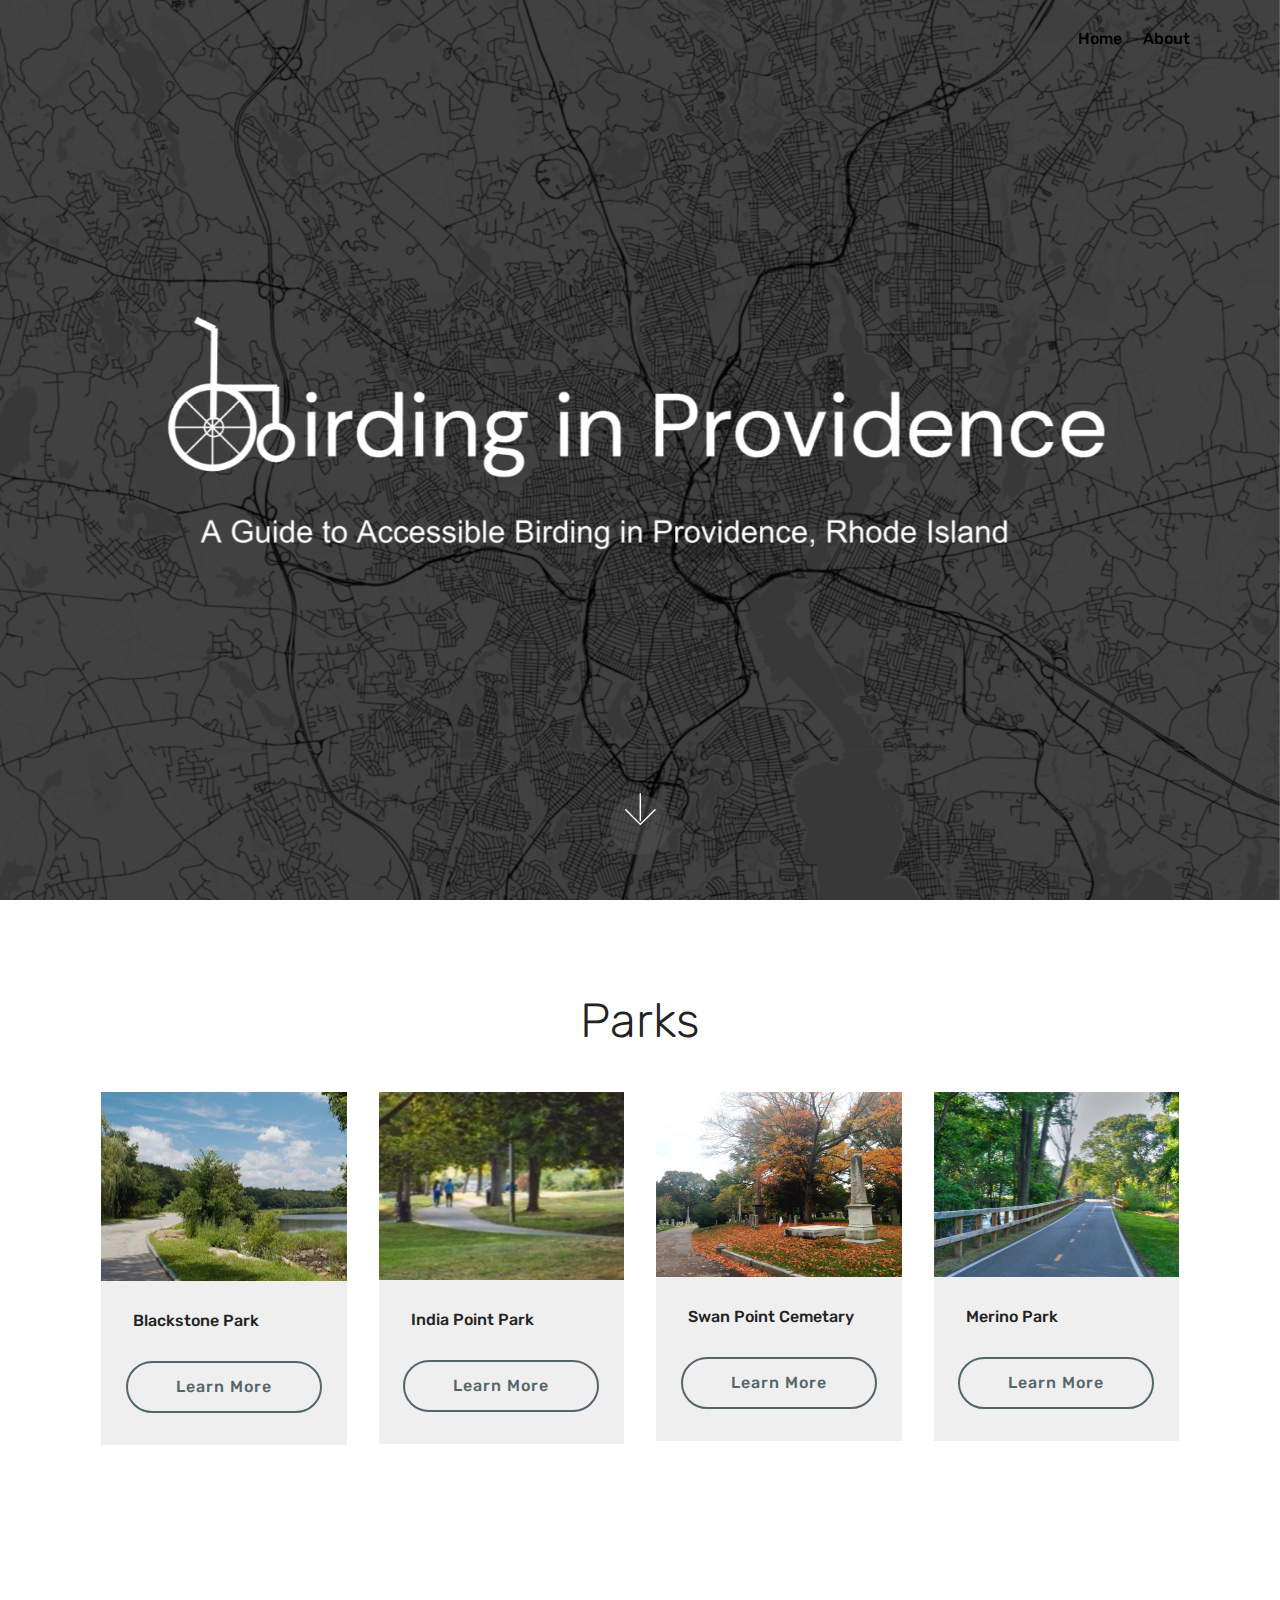
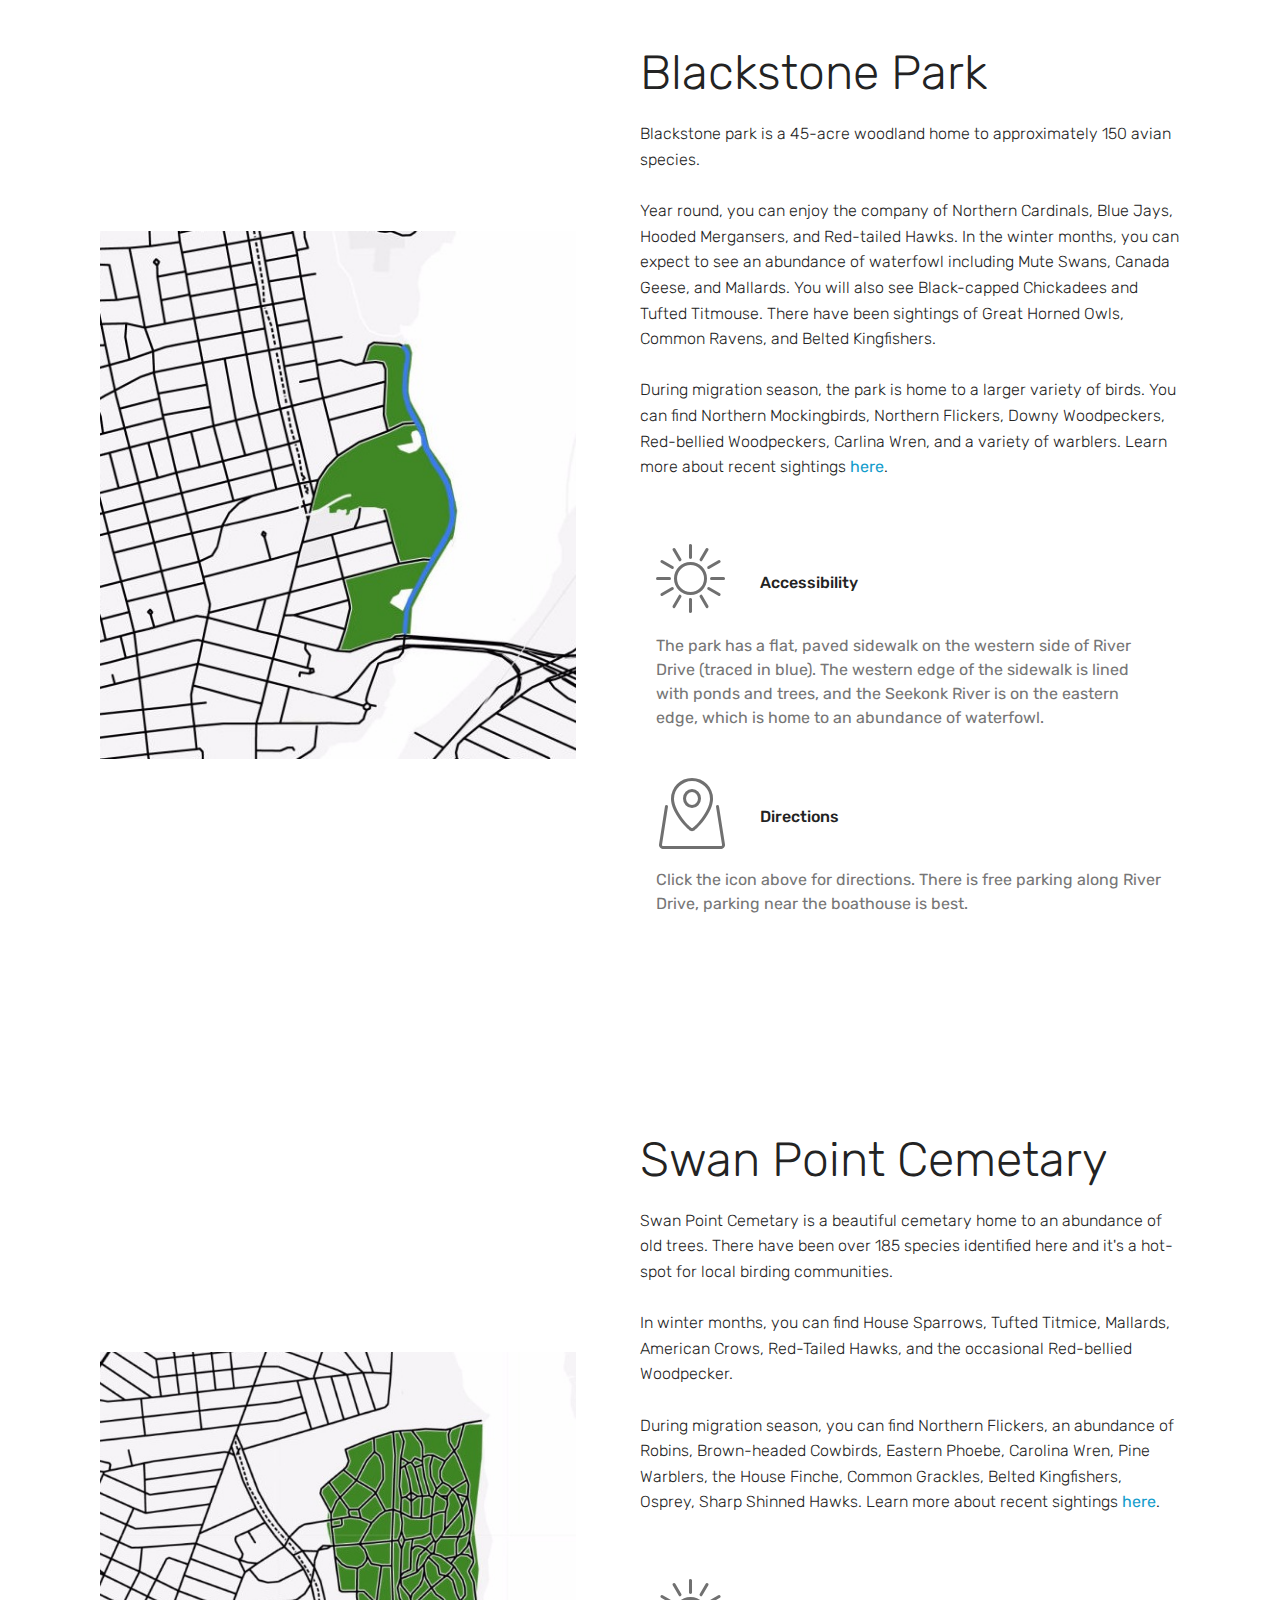
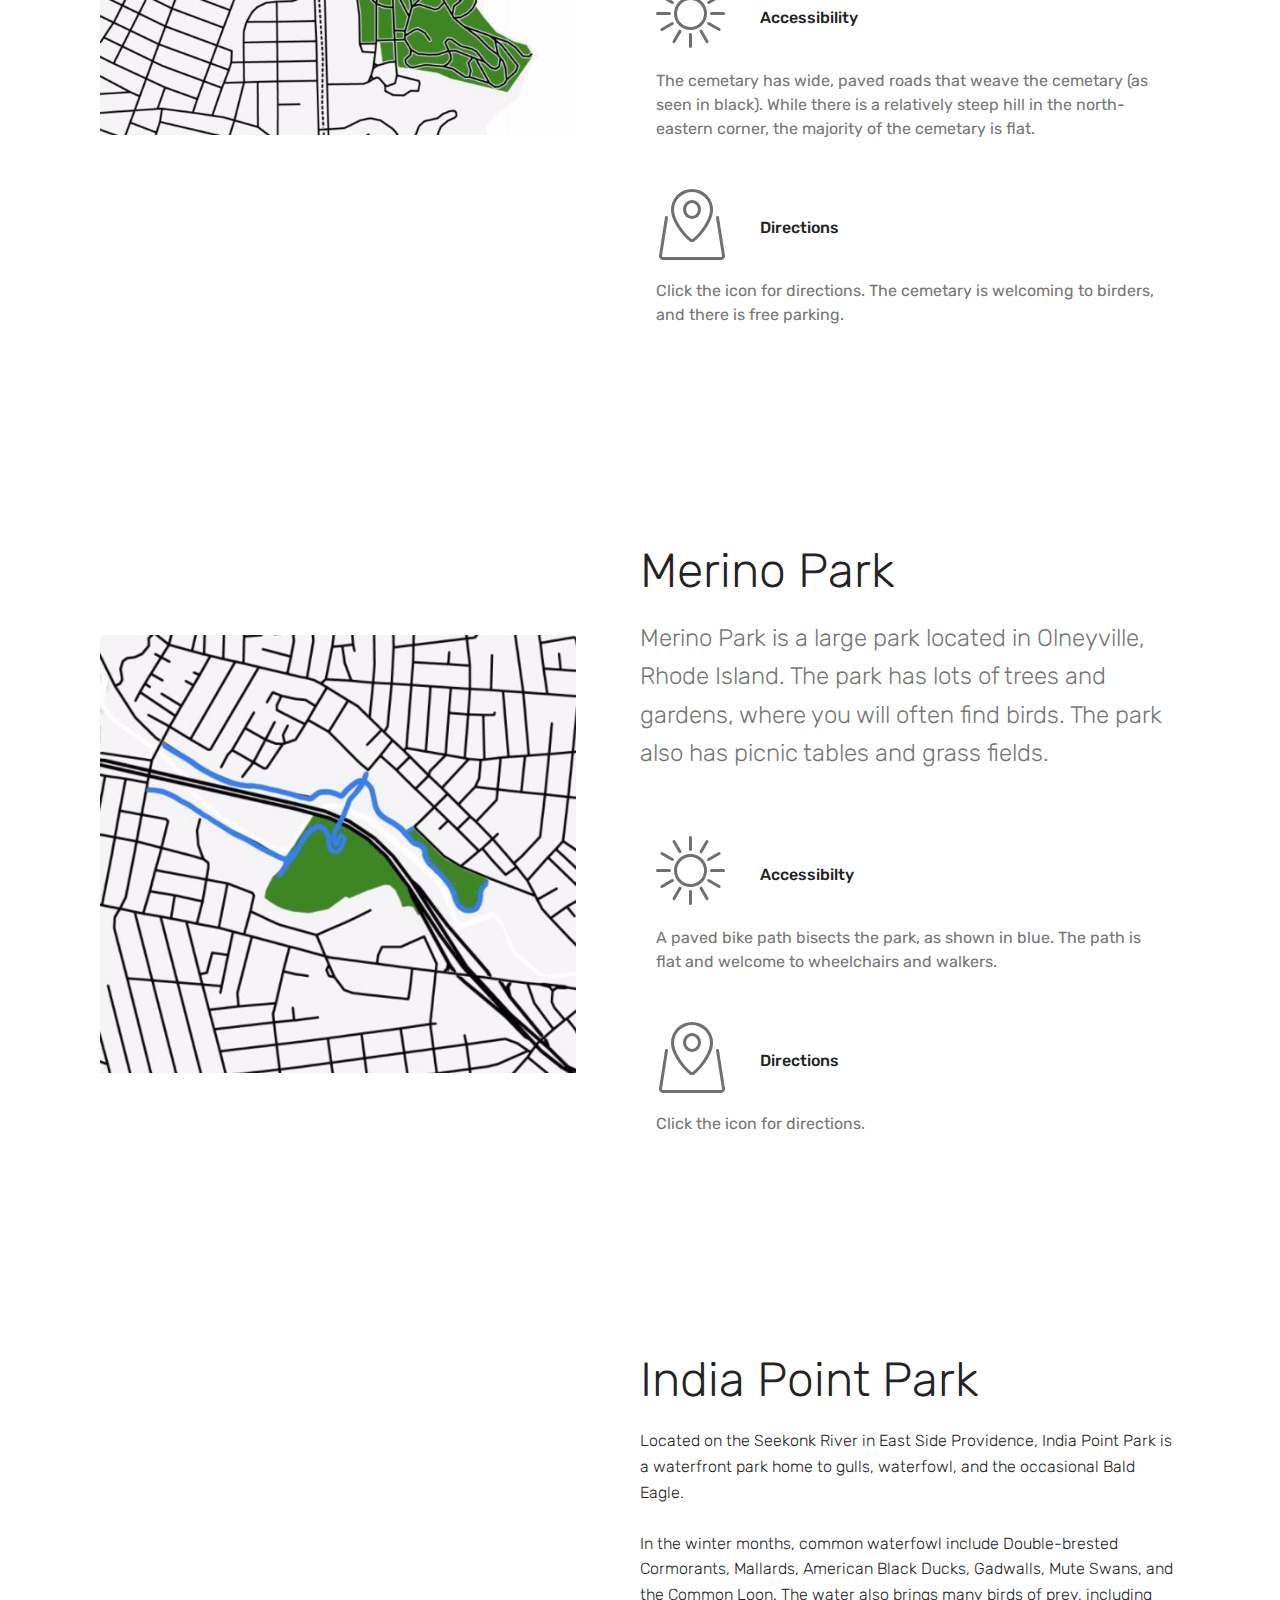
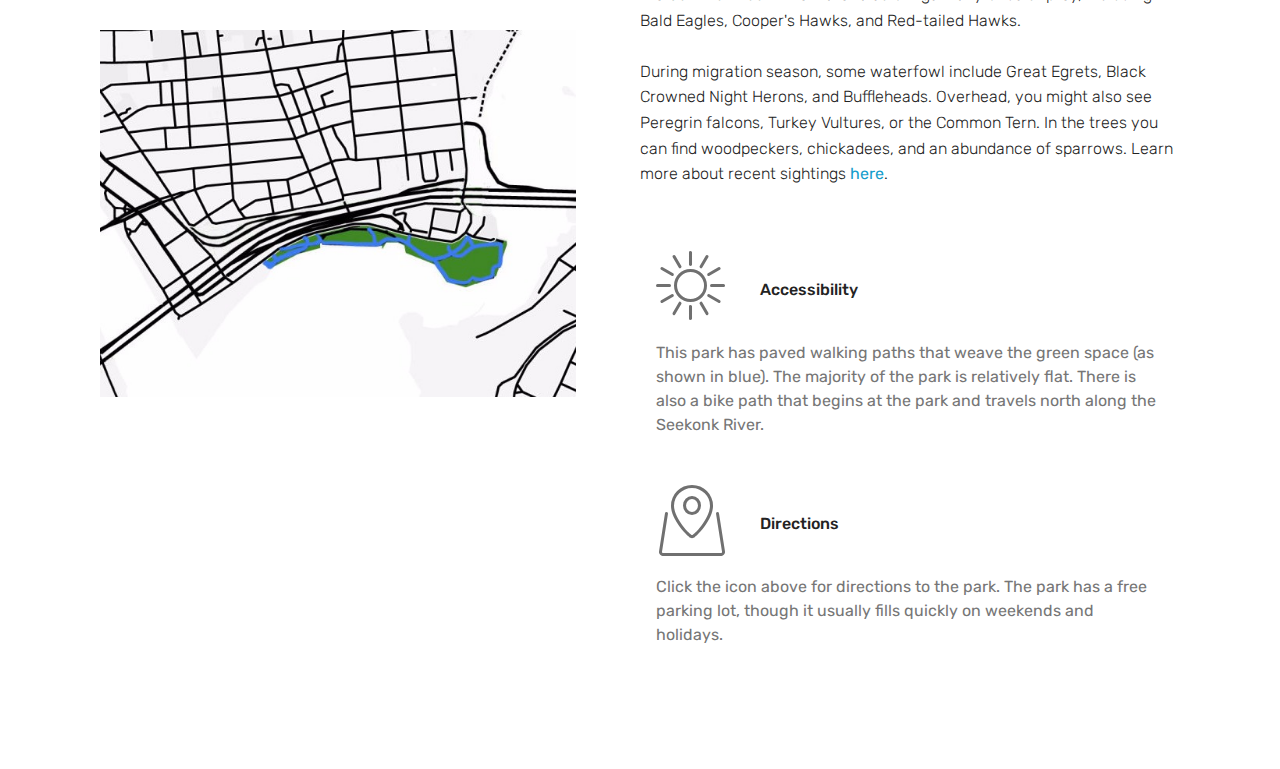
==== commit 9908a52b: "adding more details about the birds" ====
--- a/index.html
+++ b/index.html
@@ -56,7 +56,7 @@
     </nav>
 </section>
 
-<section class="engine"><a href="https://mobirise.info/q">free responsive web templates</a></section><section class="header5 cid-su05navSVt mbr-fullscreen mbr-parallax-background" id="header5-0">
+<section class="engine"><a href="https://mobirise.info/w">html5 templates</a></section><section class="header5 cid-su05navSVt mbr-fullscreen mbr-parallax-background" id="header5-0">
 
     
 
@@ -181,14 +181,14 @@
         <div class="col-md-12">
             <div class="media-container-row">
                 <div class="mbr-figure m-auto" style="width: 50%;">
-                    <img src="assets/images/b86b0063-c503-49b6-a34c-1f5d20c60883-1-201-a-772x788.jpeg" alt="Mobirise" title="">
+                    <a href="https://ebird.org/hotspot/L804728?yr=all&m=&rank=mrec" target="_blank"><img src="assets/images/b86b0063-c503-49b6-a34c-1f5d20c60883-1-201-a-772x788.jpeg" alt="Mobirise" title=""></a>
                 </div>
                 <div class=" align-left aside-content">
                     <h2 class="mbr-title pt-2 mbr-fonts-style display-2">
                         Blackstone Park</h2>
                     <div class="mbr-section-text">
-                        <p class="mbr-text mb-5 pt-3 mbr-light mbr-fonts-style display-5">
-                        Blackstone park is a 45-acre woodland home to approximately 150 avian species. Year-round you can enjoy the company of Northern Cardinals, Blue Jays, Hooded Mergansers, and Red-tailed Hawks. During migration season, the park is home to a variety of woodpeckers, mockingbirds, and warblers.&nbsp;</p>
+                        <p class="mbr-text mb-5 pt-3 mbr-light mbr-fonts-style display-7">
+                        Blackstone park is a 45-acre woodland home to approximately 150 avian species. <br><br>Year round, you can enjoy the company of Northern Cardinals, Blue Jays, Hooded Mergansers, and Red-tailed Hawks. In the winter months, you can expect to see an abundance of waterfowl including Mute Swans, Canada Geese, and Mallards. You will also see Black-capped Chickadees and Tufted Titmouse. There have been sightings of Great Horned Owls, Common Ravens, and Belted Kingfishers. <br><br>During migration season, the park is home to a larger variety of birds. You can find Northern Mockingbirds, Northern Flickers, Downy Woodpeckers, Red-bellied Woodpeckers, Carlina Wren, and a variety of warblers. Learn more about recent sightings <a href="https://ebird.org/hotspot/L804728?yr=all&m=&rank=mrec" target="_blank">here</a>.&nbsp;<br></p>
                     </div>
 
                     <div class="block-content">
@@ -220,6 +220,67 @@
 
                             <div class="card-box">
                                 <p class="block-text mbr-fonts-style display-7">Click the icon above for directions. There is free parking along River Drive, parking near the boathouse is best.&nbsp;</p>
+                            </div>
+                        </div>
+                    </div>
+                </div>
+            </div>
+        </div> 
+    </div>          
+</section>
+
+<section class="features11 cid-suvBt3O9ux" id="features11-6">
+
+    
+
+    
+
+    <div class="container">   
+        <div class="col-md-12">
+            <div class="media-container-row">
+                <div class="mbr-figure m-auto" style="width: 50%;">
+                    <img src="assets/images/screen-shot-2021-04-08-at-11.05.23-am-772x622.jpeg" alt="Mobirise" title="">
+                </div>
+                <div class=" align-left aside-content">
+                    <h2 class="mbr-title pt-2 mbr-fonts-style display-2">
+                        Swan Point Cemetary</h2>
+                    <div class="mbr-section-text">
+                        <p class="mbr-text mb-5 pt-3 mbr-light mbr-fonts-style display-7">
+                        Swan Point Cemetary is a beautiful cemetary home to an abundance of old trees. There have been over 185 species identified here and it's a hot-spot for local birding communities. <br><br>In winter months, you can find House Sparrows, Tufted Titmice, Mallards, American Crows, Red-Tailed Hawks, and the occasional Red-bellied Woodpecker.&nbsp;<br><br>During migration season, you can find Northern Flickers, an abundance of Robins, Brown-headed Cowbirds, Eastern Phoebe, Carolina Wren, Pine Warblers, the House Finche, Common Grackles, Belted Kingfishers, Osprey, Sharp Shinned Hawks. Learn more about recent sightings <a href="https://ebird.org/hotspot/L124352" target="_blank">here</a>.</p>
+                    </div>
+
+                    <div class="block-content">
+                        <div class="card p-3 pr-3">
+                            <div class="media">
+                                <div class=" align-self-center card-img pb-3">
+                                    <span class="mbr-iconfont mbri-sun2"></span>
+                                </div>     
+                                <div class="media-body">
+                                    <h4 class="card-title mbr-fonts-style display-7">
+                                        Accessibility</h4>
+                                </div>
+                            </div>                
+
+                            <div class="card-box">
+                                <p class="block-text mbr-fonts-style display-7">
+                                   The cemetary has wide, paved roads that weave the cemetary (as seen in black). While there is a relatively steep hill in the north-eastern corner, the majority of the cemetary is flat.&nbsp;</p>
+                            </div>
+                        </div>
+
+                        <div class="card p-3 pr-3">
+                            <div class="media">
+                                <div class="align-self-center card-img pb-3">
+                                    <a href="https://www.google.com/maps/place/Swan+Point+Cemetery/@41.8531555,-71.3870317,17.77z/data=!4m12!1m6!3m5!1s0x89e45b354e097d27:0xf9569b274803ed52!2sSwan+Point+Cemetery!8m2!3d41.8536551!4d-71.385889!3m4!1s0x89e45b354e097d27:0xf9569b274803ed52!8m2!3d41.8536551!4d-71.385889" target="_blank"><span class="mbr-iconfont mbri-map-pin"></span></a>
+                                </div>     
+                                <div class="media-body">
+                                    <h4 class="card-title mbr-fonts-style display-7">
+                                        Directions</h4>
+                                </div>
+                            </div>                
+
+                            <div class="card-box">
+                                <p class="block-text mbr-fonts-style display-7">
+                                    Click the icon for directions. The cemetary is welcoming to birders, and there is free parking.&nbsp;</p>
                             </div>
                         </div>
                     </div>
@@ -306,7 +367,7 @@
                     <h2 class="mbr-title pt-2 mbr-fonts-style display-2">
                         India Point Park</h2>
                     <div class="mbr-section-text">
-                        <p class="mbr-text mb-5 pt-3 mbr-light mbr-fonts-style display-5">Located on the Seekonk River in East Side Providence, India Point Park is a waterfront park home to gulls, waterfowl, and the occasional Bald Eagle.&nbsp;</p>
+                        <p class="mbr-text mb-5 pt-3 mbr-light mbr-fonts-style display-7">Located on the Seekonk River in East Side Providence, India Point Park is a waterfront park home to gulls, waterfowl, and the occasional Bald Eagle.&nbsp;<br><br>In the winter months, common waterfowl include Double-brested Cormorants, Mallards, American Black Ducks, Gadwalls, Mute Swans, and the Common Loon. The water also brings many birds of prey, including Bald Eagles, Cooper's Hawks, and Red-tailed Hawks. <br><br>During migration season, some waterfowl include Great Egrets, Black Crowned Night Herons, and Buffleheads. Overhead, you might also see Peregrin falcons, Turkey Vultures, or the Common Tern. In the trees you can find woodpeckers, chickadees, and an abundance of sparrows. Learn more about recent sightings <a href="https://ebird.org/hotspot/L8596244" target="_blank">here</a>.&nbsp;</p>
                     </div>
 
                     <div class="block-content">
@@ -340,67 +401,6 @@
                             <div class="card-box">
                                 <p class="block-text mbr-fonts-style display-7">
                                     Click the icon above for directions to the park. The park has a free parking lot, though it usually fills quickly on weekends and holidays.&nbsp;</p>
-                            </div>
-                        </div>
-                    </div>
-                </div>
-            </div>
-        </div> 
-    </div>          
-</section>
-
-<section class="features11 cid-suvBt3O9ux" id="features11-6">
-
-    
-
-    
-
-    <div class="container">   
-        <div class="col-md-12">
-            <div class="media-container-row">
-                <div class="mbr-figure m-auto" style="width: 50%;">
-                    <img src="assets/images/screen-shot-2021-04-08-at-11.05.23-am-772x622.jpeg" alt="Mobirise" title="">
-                </div>
-                <div class=" align-left aside-content">
-                    <h2 class="mbr-title pt-2 mbr-fonts-style display-2">
-                        Swan Point Cemetary</h2>
-                    <div class="mbr-section-text">
-                        <p class="mbr-text mb-5 pt-3 mbr-light mbr-fonts-style display-5">
-                        Swan Point Cemetary is a beautiful cemetary home to an abundance of old trees. There have been over 185 species identified here and it's a hot-spot for local birding communities.&nbsp;</p>
-                    </div>
-
-                    <div class="block-content">
-                        <div class="card p-3 pr-3">
-                            <div class="media">
-                                <div class=" align-self-center card-img pb-3">
-                                    <span class="mbr-iconfont mbri-sun2"></span>
-                                </div>     
-                                <div class="media-body">
-                                    <h4 class="card-title mbr-fonts-style display-7">
-                                        Accessibility</h4>
-                                </div>
-                            </div>                
-
-                            <div class="card-box">
-                                <p class="block-text mbr-fonts-style display-7">
-                                   The cemetary has wide, paved roads that weave the cemetary (as seen in black). While there is a relatively steep hill in the north-eastern corner, the majority of the cemetary is flat.&nbsp;</p>
-                            </div>
-                        </div>
-
-                        <div class="card p-3 pr-3">
-                            <div class="media">
-                                <div class="align-self-center card-img pb-3">
-                                    <a href="https://www.google.com/maps/place/Swan+Point+Cemetery/@41.8531555,-71.3870317,17.77z/data=!4m12!1m6!3m5!1s0x89e45b354e097d27:0xf9569b274803ed52!2sSwan+Point+Cemetery!8m2!3d41.8536551!4d-71.385889!3m4!1s0x89e45b354e097d27:0xf9569b274803ed52!8m2!3d41.8536551!4d-71.385889" target="_blank"><span class="mbr-iconfont mbri-map-pin"></span></a>
-                                </div>     
-                                <div class="media-body">
-                                    <h4 class="card-title mbr-fonts-style display-7">
-                                        Directions</h4>
-                                </div>
-                            </div>                
-
-                            <div class="card-box">
-                                <p class="block-text mbr-fonts-style display-7">
-                                    Click the icon for directions. The cemetary is welcoming to birders, and there is free parking.&nbsp;</p>
                             </div>
                         </div>
                     </div>
--- a/assets/mobirise/css/mbr-additional.css
+++ b/assets/mobirise/css/mbr-additional.css
@@ -1228,6 +1228,74 @@
     font-size: 40px !important;
   }
 }
+.cid-suvBsxzCgI .mbr-text {
+  color: #232323;
+}
+.cid-suvBt3O9ux {
+  padding-top: 90px;
+  padding-bottom: 90px;
+  background-color: #ffffff;
+}
+.cid-suvBt3O9ux h2 {
+  text-align: left;
+}
+.cid-suvBt3O9ux h4 {
+  text-align: left;
+  font-weight: 500;
+}
+.cid-suvBt3O9ux p {
+  color: #767676;
+  text-align: left;
+}
+.cid-suvBt3O9ux .aside-content {
+  flex-basis: 100%;
+  -webkit-flex-basis: 100%;
+}
+.cid-suvBt3O9ux .block-content {
+  display: -webkit-flex;
+  flex-direction: column;
+  -webkit-flex-direction: column;
+  word-break: break-word;
+}
+.cid-suvBt3O9ux .media {
+  margin: initial;
+  align-items: center;
+  -webkit-align-items: center;
+}
+.cid-suvBt3O9ux .mbr-figure {
+  align-self: flex-start;
+  -webkit-align-self: flex-start;
+  -webkit-flex-shrink: 0;
+  flex-shrink: 0;
+}
+.cid-suvBt3O9ux .card-img {
+  padding-right: 2rem;
+  width: auto;
+}
+.cid-suvBt3O9ux .card-img span {
+  font-size: 72px;
+  color: #707070;
+}
+@media (min-width: 992px) {
+  .cid-suvBt3O9ux .mbr-figure {
+    padding-right: 4rem;
+  }
+}
+@media (max-width: 991px) {
+  .cid-suvBt3O9ux .mbr-figure {
+    padding-right: 0;
+    padding-bottom: 1rem;
+    margin-bottom: 2rem;
+  }
+}
+@media (max-width: 300px) {
+  .cid-suvBt3O9ux .card-img span {
+    font-size: 40px !important;
+  }
+}
+.cid-suvBt3O9ux .mbr-text {
+  color: #232323;
+}
 .cid-suvBtm9BFx {
   padding-top: 90px;
   padding-bottom: 90px;
@@ -1352,67 +1420,8 @@
     font-size: 40px !important;
   }
 }
-.cid-suvBt3O9ux {
-  padding-top: 90px;
-  padding-bottom: 90px;
-  background-color: #ffffff;
-}
-.cid-suvBt3O9ux h2 {
-  text-align: left;
-}
-.cid-suvBt3O9ux h4 {
-  text-align: left;
-  font-weight: 500;
-}
-.cid-suvBt3O9ux p {
-  color: #767676;
-  text-align: left;
-}
-.cid-suvBt3O9ux .aside-content {
-  flex-basis: 100%;
-  -webkit-flex-basis: 100%;
-}
-.cid-suvBt3O9ux .block-content {
-  display: -webkit-flex;
-  flex-direction: column;
-  -webkit-flex-direction: column;
-  word-break: break-word;
-}
-.cid-suvBt3O9ux .media {
-  margin: initial;
-  align-items: center;
-  -webkit-align-items: center;
-}
-.cid-suvBt3O9ux .mbr-figure {
-  align-self: flex-start;
-  -webkit-align-self: flex-start;
-  -webkit-flex-shrink: 0;
-  flex-shrink: 0;
-}
-.cid-suvBt3O9ux .card-img {
-  padding-right: 2rem;
-  width: auto;
-}
-.cid-suvBt3O9ux .card-img span {
-  font-size: 72px;
-  color: #707070;
-}
-@media (min-width: 992px) {
-  .cid-suvBt3O9ux .mbr-figure {
-    padding-right: 4rem;
-  }
-}
-@media (max-width: 991px) {
-  .cid-suvBt3O9ux .mbr-figure {
-    padding-right: 0;
-    padding-bottom: 1rem;
-    margin-bottom: 2rem;
-  }
-}
-@media (max-width: 300px) {
-  .cid-suvBt3O9ux .card-img span {
-    font-size: 40px !important;
-  }
+.cid-suvBsP0qL0 .mbr-text {
+  color: #232323;
 }
 .cid-suwHaxmbGB .navbar {
   background: #ffffff;
--- a/assets/mobirise/css/mbr-additional.css
+++ b/assets/mobirise/css/mbr-additional.css
@@ -1228,6 +1228,74 @@
     font-size: 40px !important;
   }
 }
+.cid-suvBsxzCgI .mbr-text {
+  color: #232323;
+}
+.cid-suvBt3O9ux {
+  padding-top: 90px;
+  padding-bottom: 90px;
+  background-color: #ffffff;
+}
+.cid-suvBt3O9ux h2 {
+  text-align: left;
+}
+.cid-suvBt3O9ux h4 {
+  text-align: left;
+  font-weight: 500;
+}
+.cid-suvBt3O9ux p {
+  color: #767676;
+  text-align: left;
+}
+.cid-suvBt3O9ux .aside-content {
+  flex-basis: 100%;
+  -webkit-flex-basis: 100%;
+}
+.cid-suvBt3O9ux .block-content {
+  display: -webkit-flex;
+  flex-direction: column;
+  -webkit-flex-direction: column;
+  word-break: break-word;
+}
+.cid-suvBt3O9ux .media {
+  margin: initial;
+  align-items: center;
+  -webkit-align-items: center;
+}
+.cid-suvBt3O9ux .mbr-figure {
+  align-self: flex-start;
+  -webkit-align-self: flex-start;
+  -webkit-flex-shrink: 0;
+  flex-shrink: 0;
+}
+.cid-suvBt3O9ux .card-img {
+  padding-right: 2rem;
+  width: auto;
+}
+.cid-suvBt3O9ux .card-img span {
+  font-size: 72px;
+  color: #707070;
+}
+@media (min-width: 992px) {
+  .cid-suvBt3O9ux .mbr-figure {
+    padding-right: 4rem;
+  }
+}
+@media (max-width: 991px) {
+  .cid-suvBt3O9ux .mbr-figure {
+    padding-right: 0;
+    padding-bottom: 1rem;
+    margin-bottom: 2rem;
+  }
+}
+@media (max-width: 300px) {
+  .cid-suvBt3O9ux .card-img span {
+    font-size: 40px !important;
+  }
+}
+.cid-suvBt3O9ux .mbr-text {
+  color: #232323;
+}
 .cid-suvBtm9BFx {
   padding-top: 90px;
   padding-bottom: 90px;
@@ -1352,67 +1420,8 @@
     font-size: 40px !important;
   }
 }
-.cid-suvBt3O9ux {
-  padding-top: 90px;
-  padding-bottom: 90px;
-  background-color: #ffffff;
-}
-.cid-suvBt3O9ux h2 {
-  text-align: left;
-}
-.cid-suvBt3O9ux h4 {
-  text-align: left;
-  font-weight: 500;
-}
-.cid-suvBt3O9ux p {
-  color: #767676;
-  text-align: left;
-}
-.cid-suvBt3O9ux .aside-content {
-  flex-basis: 100%;
-  -webkit-flex-basis: 100%;
-}
-.cid-suvBt3O9ux .block-content {
-  display: -webkit-flex;
-  flex-direction: column;
-  -webkit-flex-direction: column;
-  word-break: break-word;
-}
-.cid-suvBt3O9ux .media {
-  margin: initial;
-  align-items: center;
-  -webkit-align-items: center;
-}
-.cid-suvBt3O9ux .mbr-figure {
-  align-self: flex-start;
-  -webkit-align-self: flex-start;
-  -webkit-flex-shrink: 0;
-  flex-shrink: 0;
-}
-.cid-suvBt3O9ux .card-img {
-  padding-right: 2rem;
-  width: auto;
-}
-.cid-suvBt3O9ux .card-img span {
-  font-size: 72px;
-  color: #707070;
-}
-@media (min-width: 992px) {
-  .cid-suvBt3O9ux .mbr-figure {
-    padding-right: 4rem;
-  }
-}
-@media (max-width: 991px) {
-  .cid-suvBt3O9ux .mbr-figure {
-    padding-right: 0;
-    padding-bottom: 1rem;
-    margin-bottom: 2rem;
-  }
-}
-@media (max-width: 300px) {
-  .cid-suvBt3O9ux .card-img span {
-    font-size: 40px !important;
-  }
+.cid-suvBsP0qL0 .mbr-text {
+  color: #232323;
 }
 .cid-suwHaxmbGB .navbar {
   background: #ffffff;
